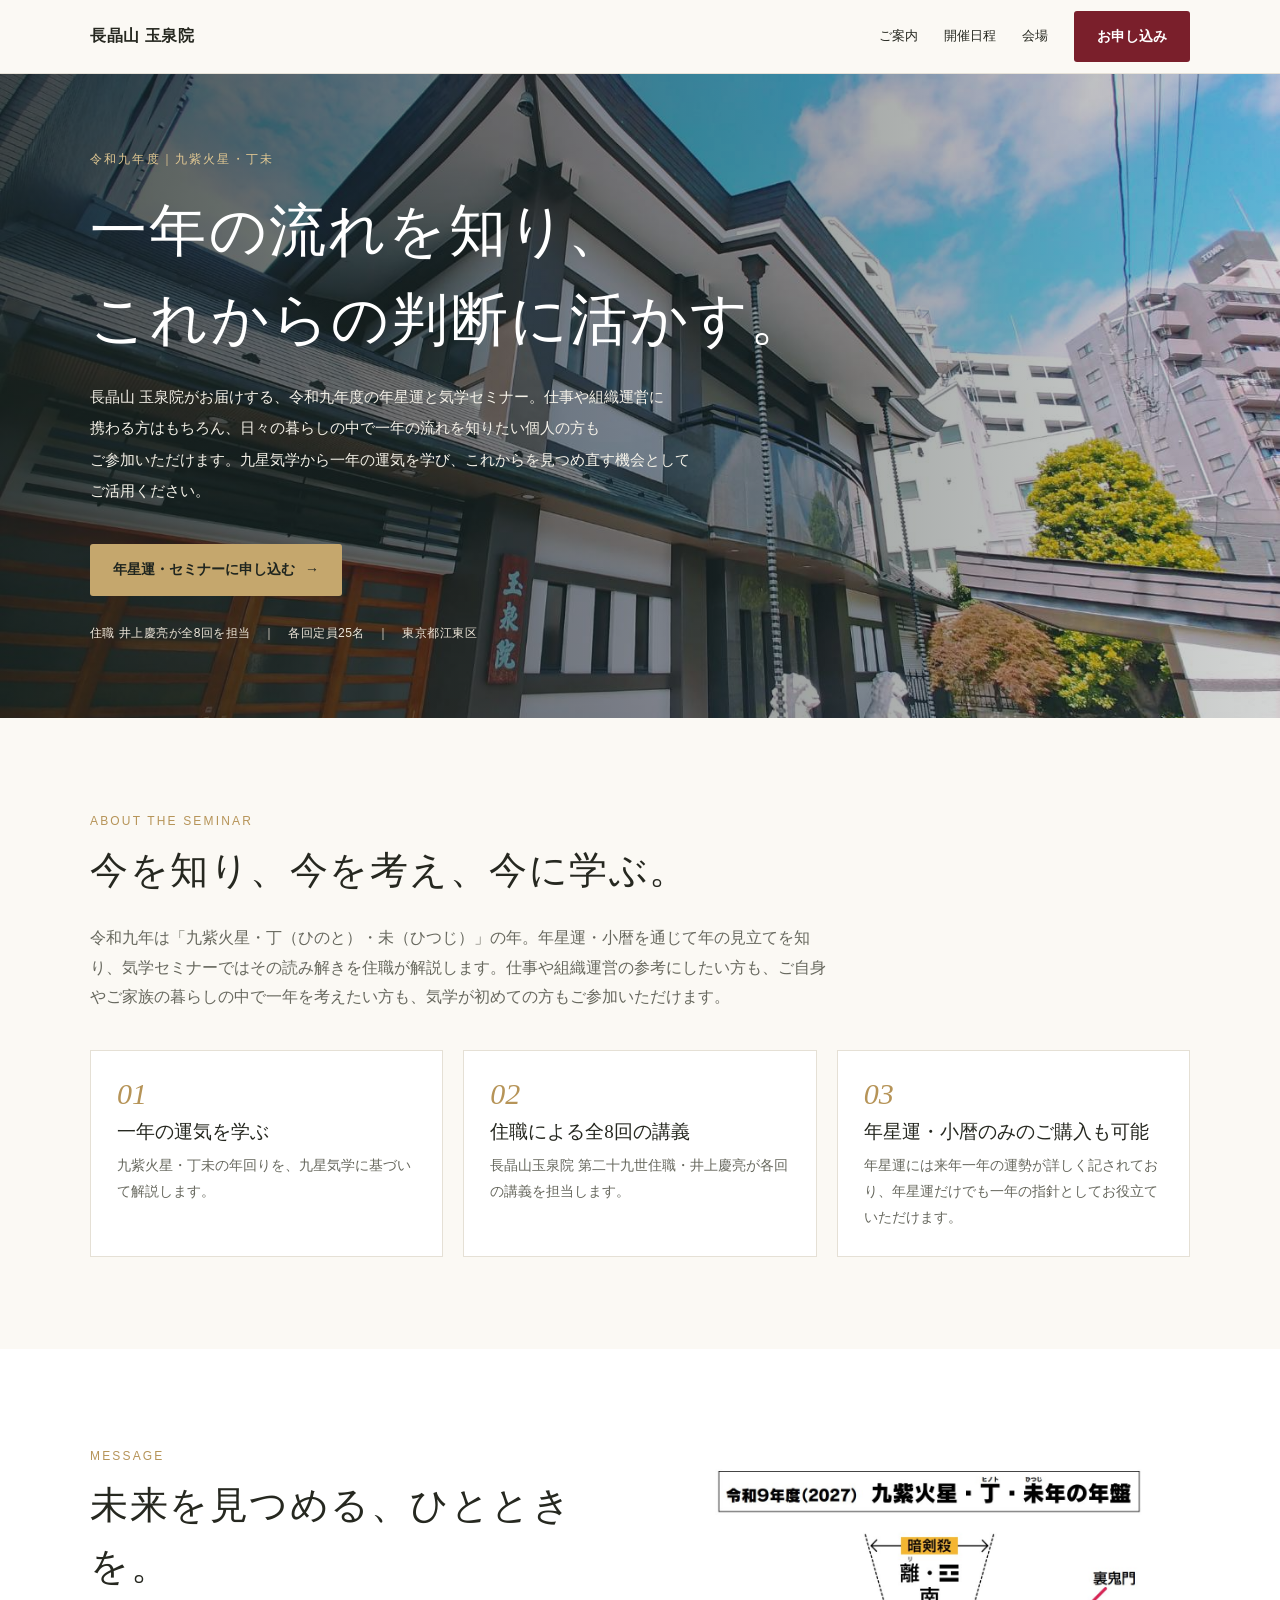
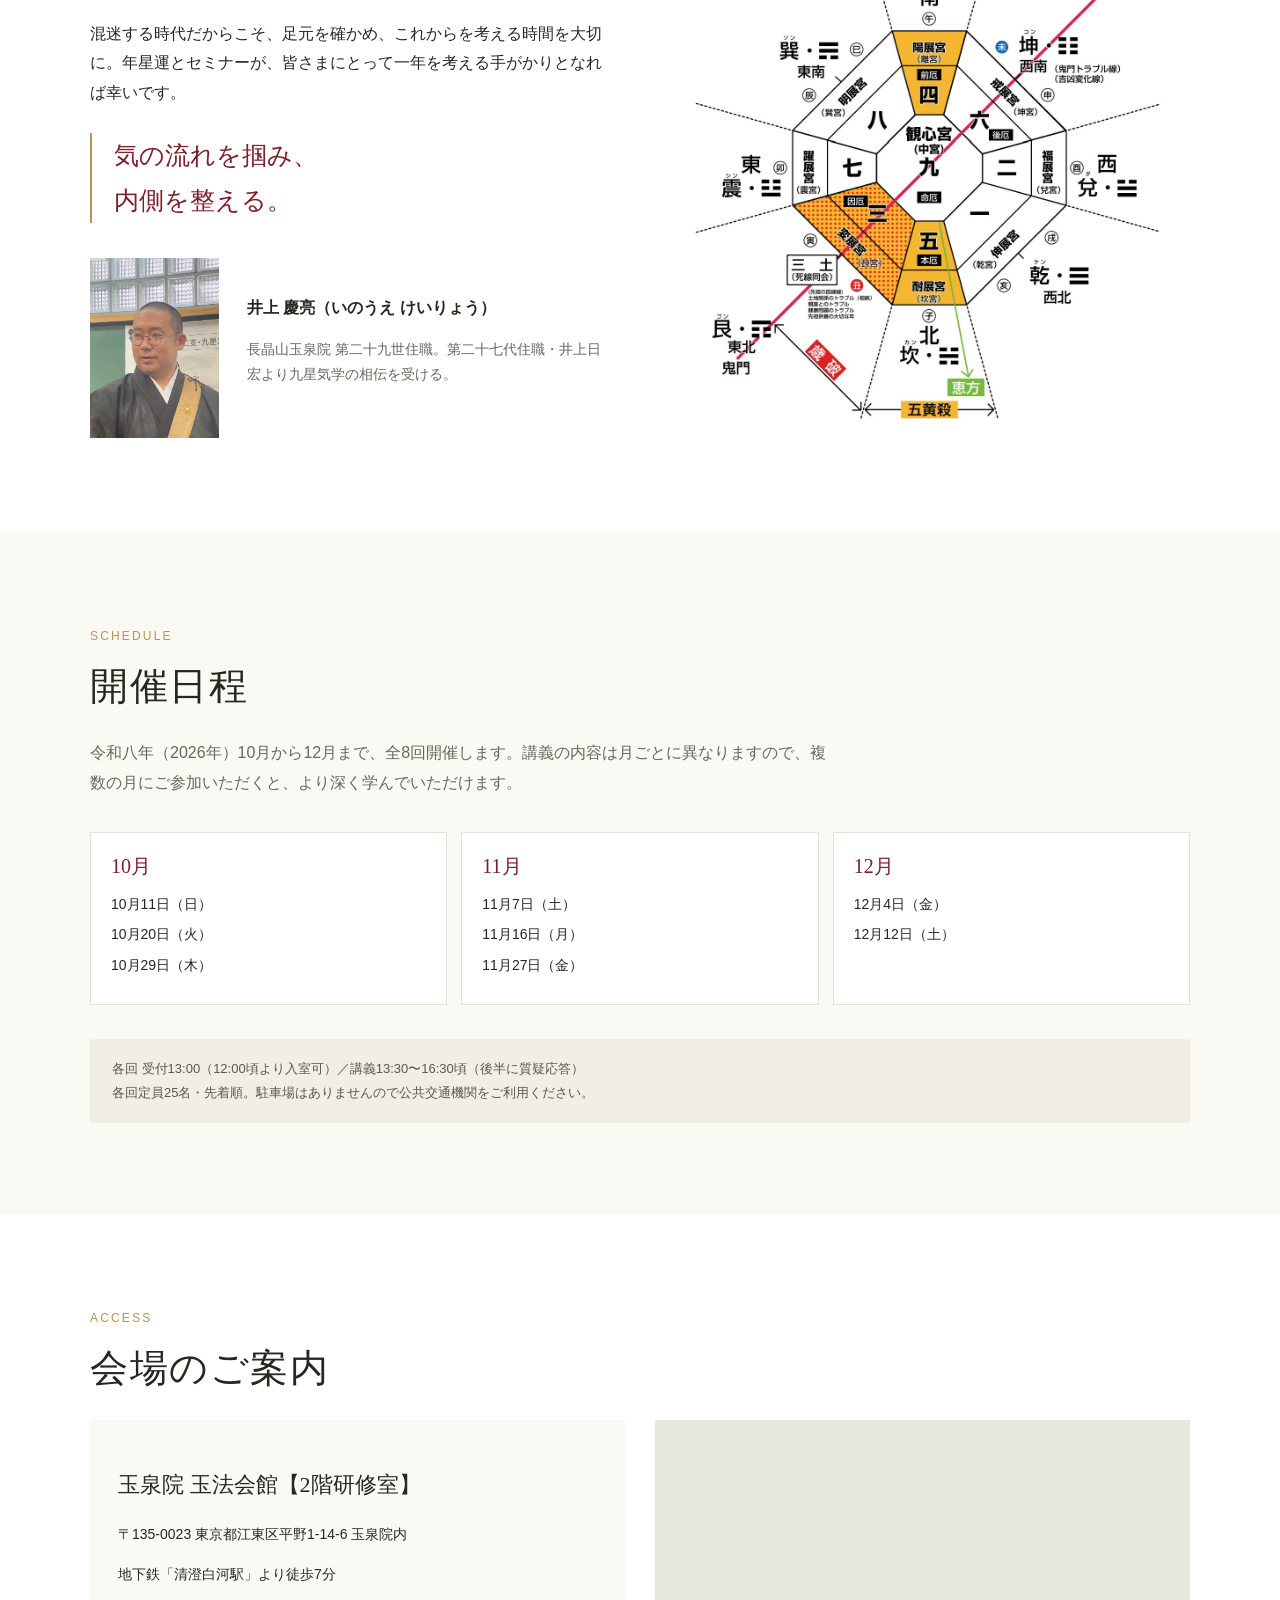
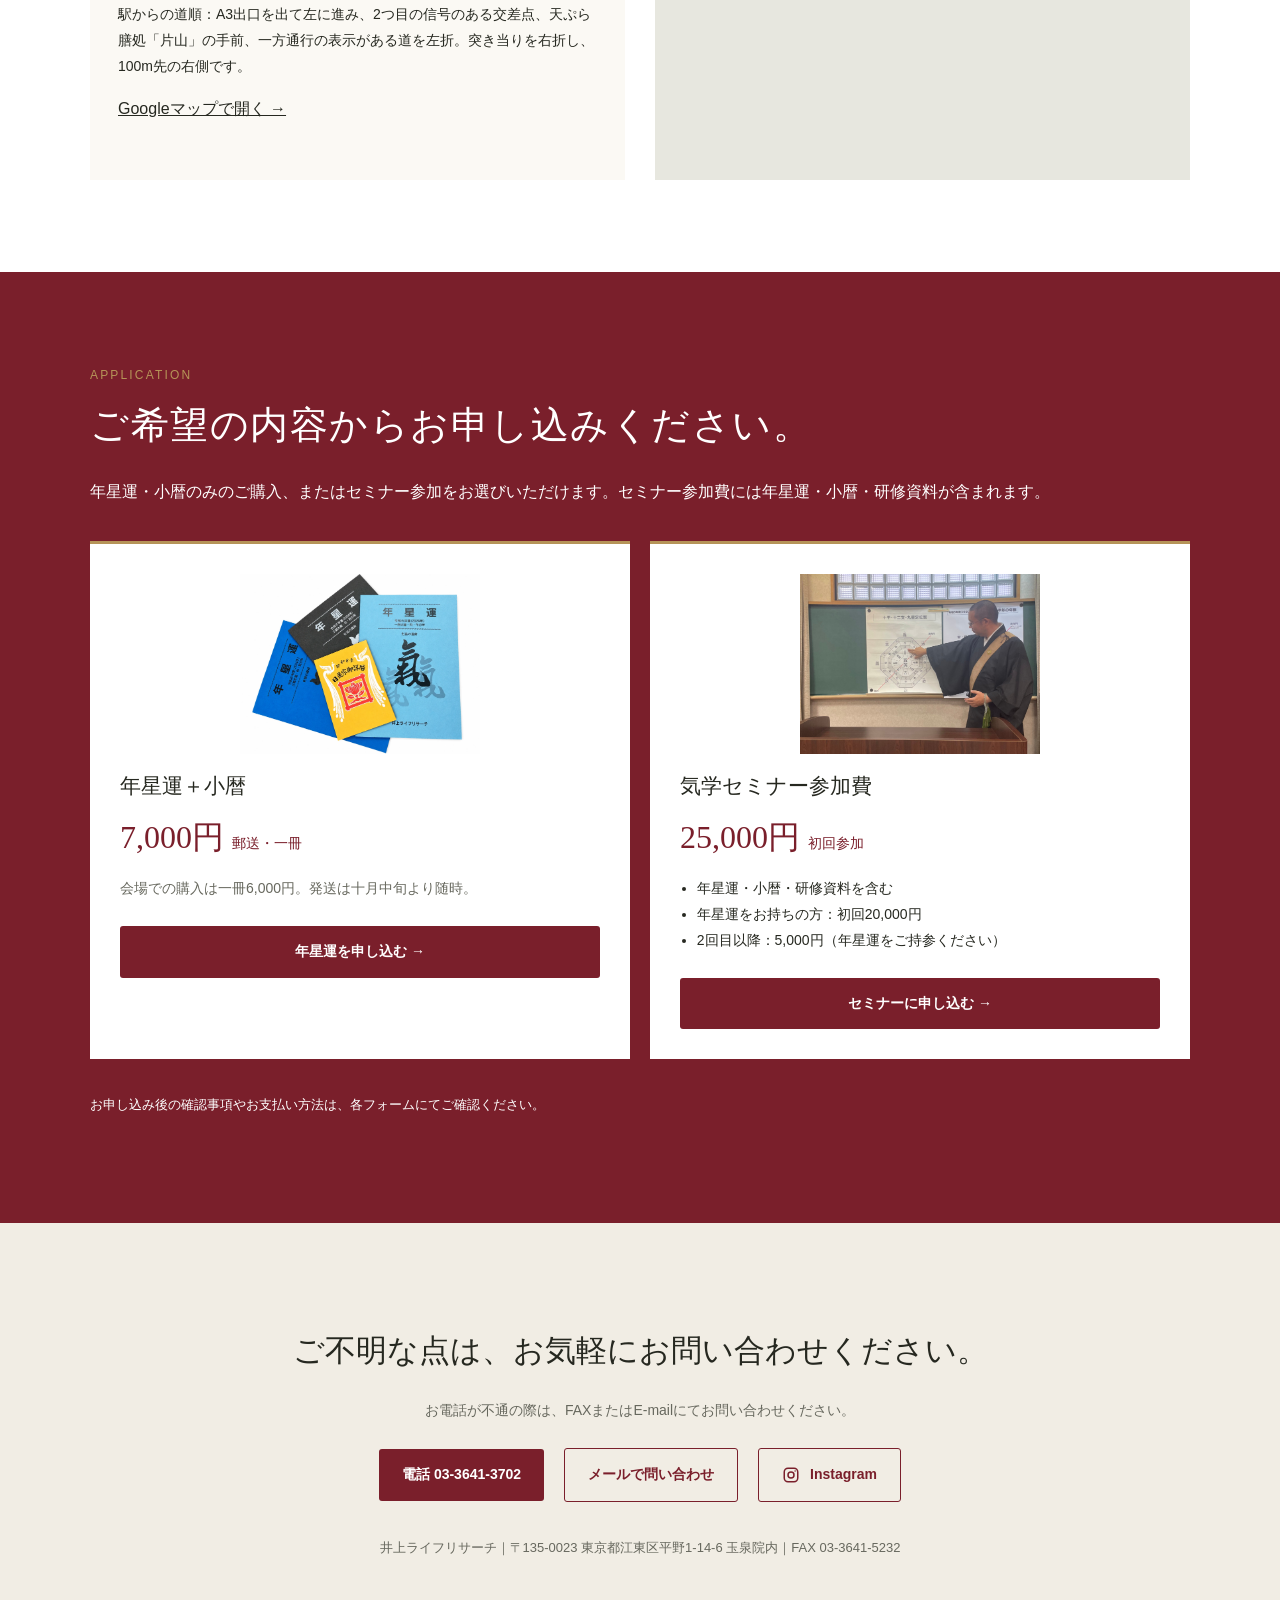
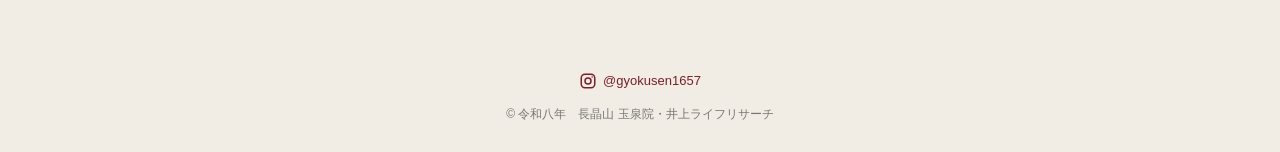
==== index.html @ d52b1c3a "お問い合わせ欄とフッターに Instagram へのリンクを追加 Co-Authored-By: Claude Opus 5.5 <noreply@anthropic.com>" ====
<!doctype html>
<html lang="ja">
<head>
<meta charset="utf-8"><meta name="viewport" content="width=device-width, initial-scale=1">
<meta name="description" content="長晶山 玉泉院の令和九年度 年星運・気学セミナー。年星運と小暦のご案内、開催日程、参加費、お申し込み方法をご紹介します。">
<title>令和九年度 年星運・気学セミナー｜長晶山 玉泉院</title>
<link rel="canonical" href="https://gyokuseninnichirenshu-maker.github.io/kyusei334/">
<meta property="og:type" content="website">
<meta property="og:url" content="https://gyokuseninnichirenshu-maker.github.io/kyusei334/">
<meta property="og:title" content="令和九年度 年星運・気学セミナー｜長晶山 玉泉院">
<meta property="og:description" content="長晶山 玉泉院の令和九年度 年星運・気学セミナー。年星運と小暦のご案内、開催日程、参加費、お申し込み方法をご紹介します。">
<meta property="og:image" content="https://gyokuseninnichirenshu-maker.github.io/kyusei334/assets/gyokusenin-front.jpg">
<meta property="og:locale" content="ja_JP">
<meta name="twitter:card" content="summary_large_image">
<style>
:root{--ink:#262820;--muted:#67685e;--paper:#fbf9f4;--white:#fff;--red:#7a1f2b;--gold:#b69458;--line:#e5e0d5;--serif:"Noto Serif JP","Yu Mincho",serif;--sans:"Noto Sans JP","Yu Gothic",sans-serif}*{box-sizing:border-box}html{scroll-behavior:smooth}body{margin:0;background:var(--paper);color:var(--ink);font-family:var(--sans);line-height:1.85}a{color:inherit}.wrap{width:min(1100px,calc(100% - 40px));margin:auto}.topbar{height:74px;background:#fbf9f4ed;display:flex;align-items:center;position:sticky;top:0;z-index:10;border-bottom:1px solid #e7e2d8}.nav{display:flex;align-items:center;justify-content:space-between;gap:24px}.brand{font:600 16px var(--serif);text-decoration:none;letter-spacing:.04em}.navlinks{display:flex;align-items:center;gap:26px;font-size:13px}.navlinks a{text-decoration:none}.btn{display:inline-flex;align-items:center;justify-content:center;gap:10px;background:var(--red);color:#fff!important;text-decoration:none;padding:13px 23px;border-radius:3px;font-weight:600;font-size:14px;transition:.2s}.btn:hover{background:#5c1720;transform:translateY(-1px)}.btn.outline{background:transparent;color:var(--red)!important;border:1px solid var(--red)}.hero{min-height:610px;background:linear-gradient(90deg,rgba(21,31,27,.76),rgba(21,31,27,.18)),url('assets/gyokusenin-front.jpg') center 48%/cover;display:flex;align-items:center;color:#fff}.hero-inner{padding:74px 0}.eyebrow{font-size:12px;letter-spacing:.18em;color:#e3c993}.hero h1{font:500 clamp(30px,5vw,57px)/1.55 var(--serif);letter-spacing:.04em;margin:17px 0;word-break:auto-phrase}.hero h1 span{display:inline-block}.hero p{max-width:610px;word-break:auto-phrase;color:#f5f2e9;font-size:15px;line-height:2.1}.hero .btn{margin-top:22px;background:#c5a76d;color:#1f251f!important}.trustline span{display:inline-block}.trustline{margin-top:26px;font-size:12px;color:#eee7da;letter-spacing:.04em}.section{padding:92px 0}.section.white{background:#fff}.section.green{background:var(--red);color:white}.kicker{color:var(--gold);font-size:12px;letter-spacing:.18em;text-transform:uppercase}.section h2{font:500 clamp(27px,3vw,38px)/1.6 var(--serif);margin:8px 0 22px;letter-spacing:.04em}.lead{font-size:16px;max-width:740px;color:var(--muted)}.grid{display:grid;grid-template-columns:repeat(3,1fr);gap:20px;margin-top:38px}.card{padding:26px;background:white;border:1px solid var(--line)}.card .num{font:italic 30px var(--serif);color:var(--gold)}.card h3{font:500 19px var(--serif);margin:8px 0}.card p{font-size:14px;color:var(--muted);margin:0}.split{display:grid;grid-template-columns:1fr 1fr;gap:56px;align-items:center}.split img{display:block;width:100%;height:420px;object-fit:cover}.split>img{width:auto;max-width:100%;height:auto;max-height:600px;margin:0 auto}.quote{font:500 25px/1.8 var(--serif);color:var(--red);border-left:2px solid var(--gold);padding-left:22px;margin:25px 0}.dates{display:grid;grid-template-columns:repeat(3,1fr);gap:14px;margin:34px 0}.datebox{border:1px solid var(--line);background:white;padding:20px}.datebox h3{font:500 20px var(--serif);margin:0 0 12px;color:var(--red)}.datebox p{margin:5px 0;font-size:14px}.note{background:#f2eee5;padding:18px 22px;font-size:13px;color:#57584f}.venue{display:grid;grid-template-columns:1fr 1fr;gap:30px}.venue-card{padding:28px;background:var(--paper)}.venue-card h3{font:500 22px var(--serif)}.venue-card p{font-size:14px}.map{min-height:360px;background:#e7e7df;color:#74766d;overflow:hidden}.map iframe{display:block;width:100%;height:100%;min-height:360px;border:0}.pricing{display:grid;grid-template-columns:1fr 1fr;gap:20px;margin:34px 0}.pricecard{background:white;color:var(--ink);padding:30px;border-top:3px solid var(--gold)}.pricecard-img{display:block;width:100%;max-width:240px;height:auto;margin:0 auto 18px}.pricecard-img.crop{aspect-ratio:4/3;object-fit:cover;object-position:center 58%}.pricecard h3{font:500 21px var(--serif);margin:4px 0}.price{font:500 32px var(--serif);color:var(--red);margin:16px 0}.price small{font:14px var(--sans)}.pricecard p{font-size:14px;color:var(--muted)}.pricecard .btn{width:100%;margin-top:10px}.pricecard ul{padding-left:1.2em;font-size:14px}.subprice{border-top:1px solid var(--line);padding-top:12px;margin-top:15px}.teacher{display:flex;gap:28px;align-items:center;margin-top:35px}.teacher img{width:150px;height:180px;object-fit:cover}.teacher p{font-size:14px;color:var(--muted)}.ctaend{text-align:center;padding:82px 20px;background:#f1ede4}.ctaend h2{font:500 31px var(--serif)}.ctaend p{color:var(--muted);font-size:14px}.ctaend .btn{margin:10px;vertical-align:middle}.contact{font-size:13px;color:var(--muted);margin-top:24px}footer{padding:27px 0;text-align:center;font-size:12px;color:#777;background:#f1ede4}.footer-ig{display:inline-flex;align-items:center;gap:6px;margin-bottom:10px;color:var(--red);text-decoration:none;font-size:13px}.footer-ig:hover{text-decoration:underline}.ig{flex:none}.sticky-cta{display:none}
@media(max-width:760px){.wrap{width:min(100% - 32px,600px)}.topbar{height:60px}.brand{font-size:13px}.navlinks{gap:12px}.navlinks>a:not(.btn){display:none}.navlinks .btn{padding:9px 12px;font-size:12px}.hero{min-height:650px;background-position:58% center}.hero-inner{padding:65px 0 105px}.hero p{font-size:14px}.section{padding:68px 0}.grid,.dates,.pricing,.split,.venue{grid-template-columns:1fr}.grid{gap:12px}.split{gap:26px}.split img{height:300px}.split>img{height:auto}.datebox{padding:16px 20px}.teacher{align-items:flex-start}.teacher img{width:110px;height:140px}.sticky-cta{display:flex;position:fixed;bottom:0;left:0;right:0;z-index:11;padding:10px 16px;background:#fbf9f4ed;border-top:1px solid var(--line)}.sticky-cta .btn{width:100%}.ctaend{padding:65px 16px 90px}}
</style>
</head>
<body>
<header class="topbar"><div class="wrap nav"><a class="brand" href="#top">長晶山 玉泉院</a><nav class="navlinks"><a href="#about">ご案内</a><a href="#schedule">開催日程</a><a href="#access">会場</a><a class="btn" href="#apply">お申し込み</a></nav></div></header>
<main id="top">
<section class="hero"><div class="wrap hero-inner"><div class="eyebrow">令和九年度｜九紫火星・丁未</div><h1><span>一年の流れを知り、</span><br><span>これからの判断に活かす。</span></h1><p>長晶山 玉泉院がお届けする、令和九年度の年星運と気学セミナー。仕事や組織運営に携わる方はもちろん、日々の暮らしの中で一年の流れを知りたい個人の方もご参加いただけます。九星気学から一年の運気を学び、これからを見つめ直す機会としてご活用ください。</p><a class="btn" href="#apply">年星運・セミナーに申し込む <span>→</span></a><div class="trustline"><span>住職 井上慶亮が全8回を担当</span>　｜　<span>各回定員25名</span>　｜　<span>東京都江東区</span></div></div></section>
<section class="section" id="about"><div class="wrap"><div class="kicker">About the seminar</div><h2>今を知り、今を考え、今に学ぶ。</h2><p class="lead">令和九年は「九紫火星・丁（ひのと）・未（ひつじ）」の年。年星運・小暦を通じて年の見立てを知り、気学セミナーではその読み解きを住職が解説します。仕事や組織運営の参考にしたい方も、ご自身やご家族の暮らしの中で一年を考えたい方も、気学が初めての方もご参加いただけます。</p><div class="grid"><article class="card"><div class="num">01</div><h3>一年の運気を学ぶ</h3><p>九紫火星・丁未の年回りを、九星気学に基づいて解説します。</p></article><article class="card"><div class="num">02</div><h3>住職による全8回の講義</h3><p>長晶山玉泉院 第二十九世住職・井上慶亮が各回の講義を担当します。</p></article><article class="card"><div class="num">03</div><h3>年星運・小暦のみのご購入も可能</h3><p>年星運には来年一年の運勢が詳しく記されており、年星運だけでも一年の指針としてお役立ていただけます。</p></article></div></div></section>
<section class="section white"><div class="wrap split"><div><div class="kicker">Message</div><h2>未来を見つめる、ひとときを。</h2><p>混迷する時代だからこそ、足元を確かめ、これからを考える時間を大切に。年星運とセミナーが、皆さまにとって一年を考える手がかりとなれば幸いです。</p><div class="quote">気の流れを掴み、<br>内側を整える。</div><div class="teacher"><img src="assets/jushoku.jpg" alt="住職 井上慶亮"><div><strong>井上 慶亮（いのうえ けいりょう）</strong><p>長晶山玉泉院 第二十九世住職。第二十七代住職・井上日宏より九星気学の相伝を受ける。</p></div></div></div><img src="assets/nenban2027.jpg" alt="令和九年度の年盤"></div></section>
<section class="section" id="schedule"><div class="wrap"><div class="kicker">Schedule</div><h2>開催日程</h2><p class="lead">令和八年（2026年）10月から12月まで、全8回開催します。講義の内容は月ごとに異なりますので、複数の月にご参加いただくと、より深く学んでいただけます。</p><div class="dates"><div class="datebox"><h3>10月</h3><p>10月11日（日）</p><p>10月20日（火）</p><p>10月29日（木）</p></div><div class="datebox"><h3>11月</h3><p>11月7日（土）</p><p>11月16日（月）</p><p>11月27日（金）</p></div><div class="datebox"><h3>12月</h3><p>12月4日（金）</p><p>12月12日（土）</p></div></div><div class="note">各回 受付13:00（12:00頃より入室可）／講義13:30〜16:30頃（後半に質疑応答）<br>各回定員25名・先着順。駐車場はありませんので公共交通機関をご利用ください。</div></div></section>
<section class="section white" id="access"><div class="wrap"><div class="kicker">Access</div><h2>会場のご案内</h2><div class="venue"><div class="venue-card"><h3>玉泉院 玉法会館【2階研修室】</h3><p>〒135-0023 東京都江東区平野1-14-6 玉泉院内</p><p>地下鉄「清澄白河駅」より徒歩7分</p><p>駅からの道順：A3出口を出て左に進み、2つ目の信号のある交差点、天ぷら膳処「片山」の手前、一方通行の表示がある道を左折。突き当りを右折し、100m先の右側です。</p><a href="https://www.google.com/maps/search/?api=1&query=%E6%9D%B1%E4%BA%AC%E9%83%BD%E6%B1%9F%E6%9D%B1%E5%8C%BA%E5%B9%B3%E9%87%8E1-14-6%20%E7%8E%89%E6%B3%89%E9%99%A2" target="_blank" rel="noopener">Googleマップで開く →</a></div><div class="map"><iframe title="長晶山 玉泉院のGoogleマップ" src="https://maps.google.com/maps?q=%E9%95%B7%E6%99%B6%E5%B1%B1%20%E7%8E%89%E6%B3%89%E9%99%A2%20%E6%9D%B1%E4%BA%AC%E9%83%BD%E6%B1%9F%E6%9D%B1%E5%8C%BA%E5%B9%B3%E9%87%8E1-14-6&t=&z=16&ie=UTF8&iwloc=&output=embed" loading="lazy" referrerpolicy="no-referrer-when-downgrade" allowfullscreen></iframe></div></div></div></section>
<section class="section green" id="apply"><div class="wrap"><div class="kicker">Application</div><h2>ご希望の内容からお申し込みください。</h2><p>年星運・小暦のみのご購入、またはセミナー参加をお選びいただけます。セミナー参加費には年星運・小暦・研修資料が含まれます。</p><div class="pricing"><article class="pricecard"><img class="pricecard-img" src="assets/nenseiun-koyomi.webp" alt="年星運と小暦（日蓮宗御詳暦）" loading="lazy"><h3>年星運＋小暦</h3><div class="price">7,000円 <small>郵送・一冊</small></div><p>会場での購入は一冊6,000円。発送は十月中旬より随時。</p><a class="btn" href="https://forms.gle/6NFmsHAsHeCXVW899" target="_blank" rel="noopener">年星運を申し込む →</a></article><article class="pricecard"><img class="pricecard-img crop" src="assets/seminar.jpg" alt="気学セミナーで年盤を解説する住職 井上慶亮" loading="lazy"><h3>気学セミナー参加費</h3><div class="price">25,000円 <small>初回参加</small></div><ul><li>年星運・小暦・研修資料を含む</li><li>年星運をお持ちの方：初回20,000円</li><li>2回目以降：5,000円（年星運をご持参ください）</li></ul><a class="btn" href="https://forms.gle/kEQXgV5o635DG3sF6" target="_blank" rel="noopener">セミナーに申し込む →</a></article></div><p style="font-size:13px">お申し込み後の確認事項やお支払い方法は、各フォームにてご確認ください。</p></div></section>
<section class="ctaend"><h2>ご不明な点は、お気軽にお問い合わせください。</h2><p>お電話が不通の際は、FAXまたはE-mailにてお問い合わせください。</p><a class="btn" href="tel:0336413702">電話 03-3641-3702</a><a class="btn outline" href="mailto:kyusei334@gmail.com">メールで問い合わせ</a><a class="btn outline" href="https://www.instagram.com/gyokusen1657/" target="_blank" rel="noopener"><svg class="ig" viewBox="0 0 24 24" width="18" height="18" aria-hidden="true" fill="none" stroke="currentColor" stroke-width="2"><rect x="3" y="3" width="18" height="18" rx="5"/><circle cx="12" cy="12" r="4"/><circle cx="17.5" cy="6.5" r="1" fill="currentColor" stroke="none"/></svg>Instagram</a><div class="contact">井上ライフリサーチ｜〒135-0023 東京都江東区平野1-14-6 玉泉院内｜FAX 03-3641-5232</div></section>
</main><footer><a class="footer-ig" href="https://www.instagram.com/gyokusen1657/" target="_blank" rel="noopener" aria-label="長晶山 玉泉院のInstagram"><svg class="ig" viewBox="0 0 24 24" width="18" height="18" aria-hidden="true" fill="none" stroke="currentColor" stroke-width="2"><rect x="3" y="3" width="18" height="18" rx="5"/><circle cx="12" cy="12" r="4"/><circle cx="17.5" cy="6.5" r="1" fill="currentColor" stroke="none"/></svg><span>@gyokusen1657</span></a><div>© 令和八年　長晶山 玉泉院・井上ライフリサーチ</div></footer><div class="sticky-cta"><a class="btn" href="#apply">年星運・セミナーに申し込む　→</a></div>
</body></html>
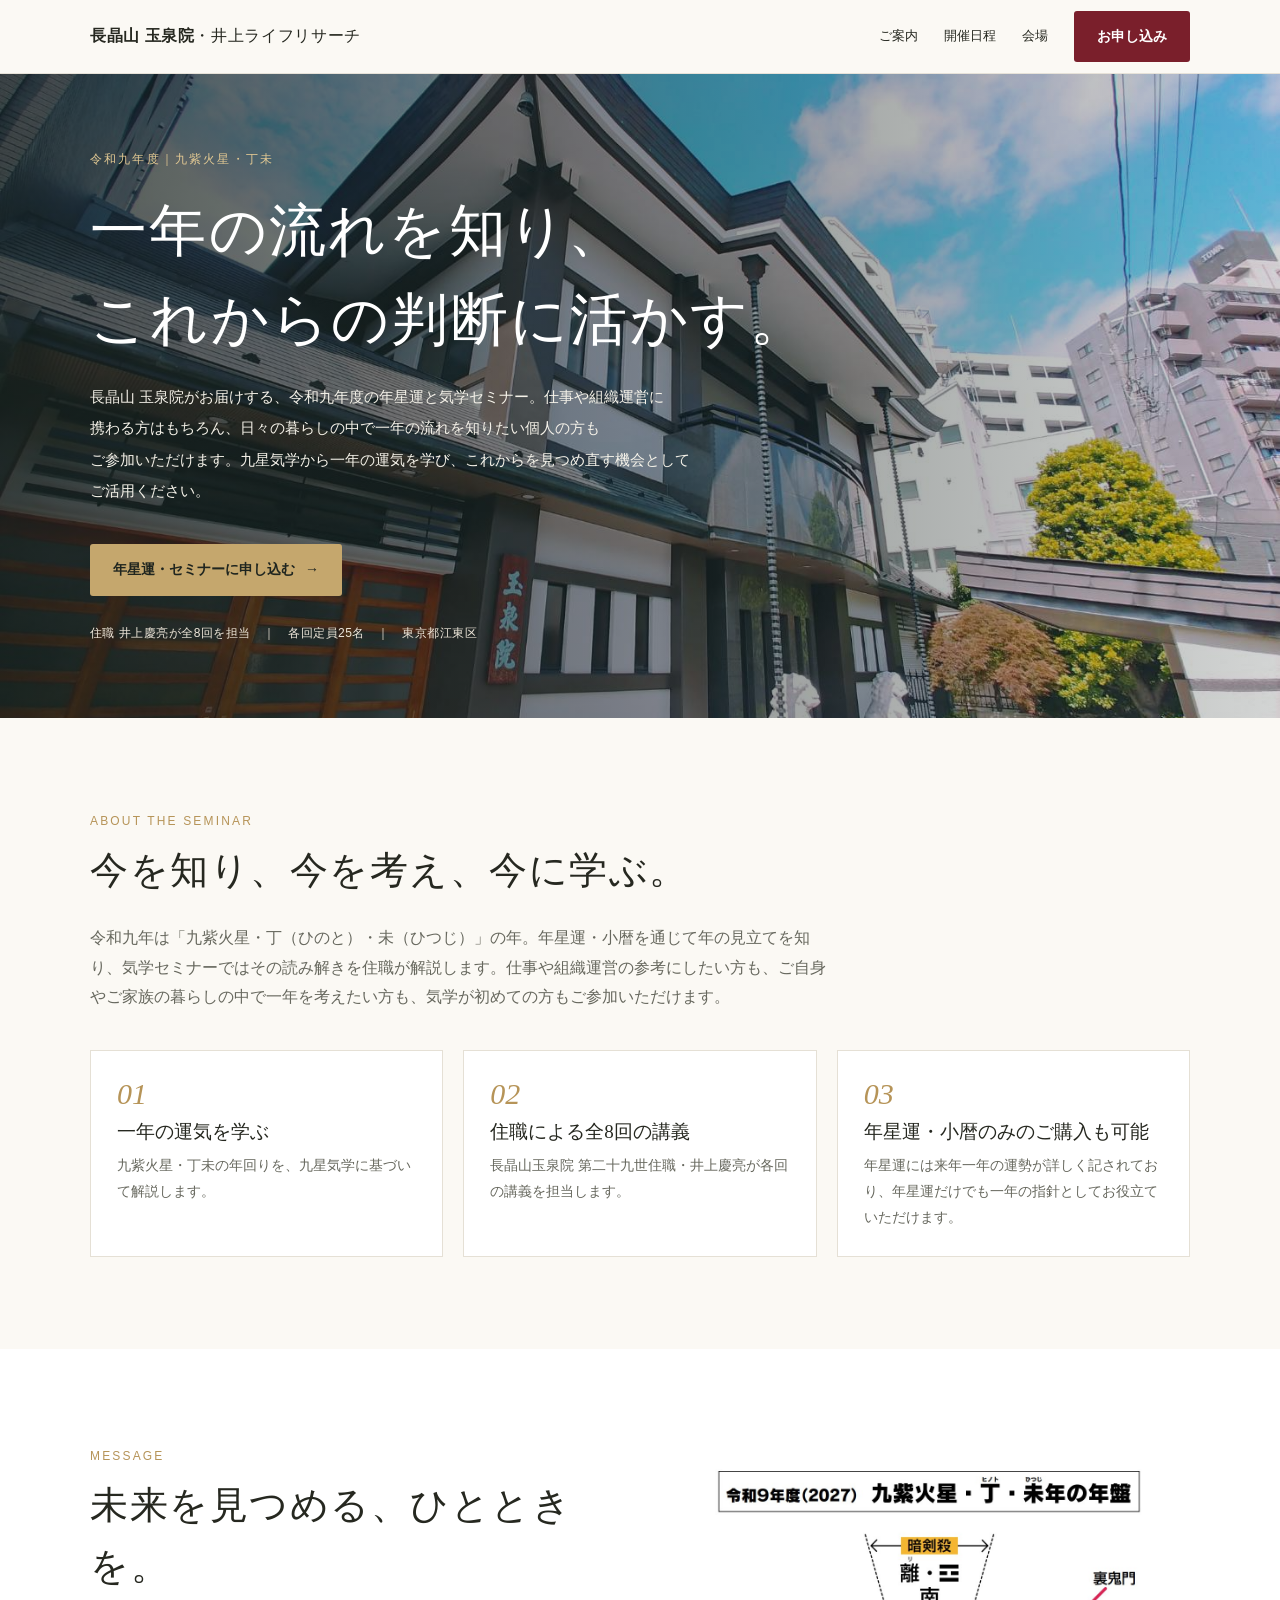
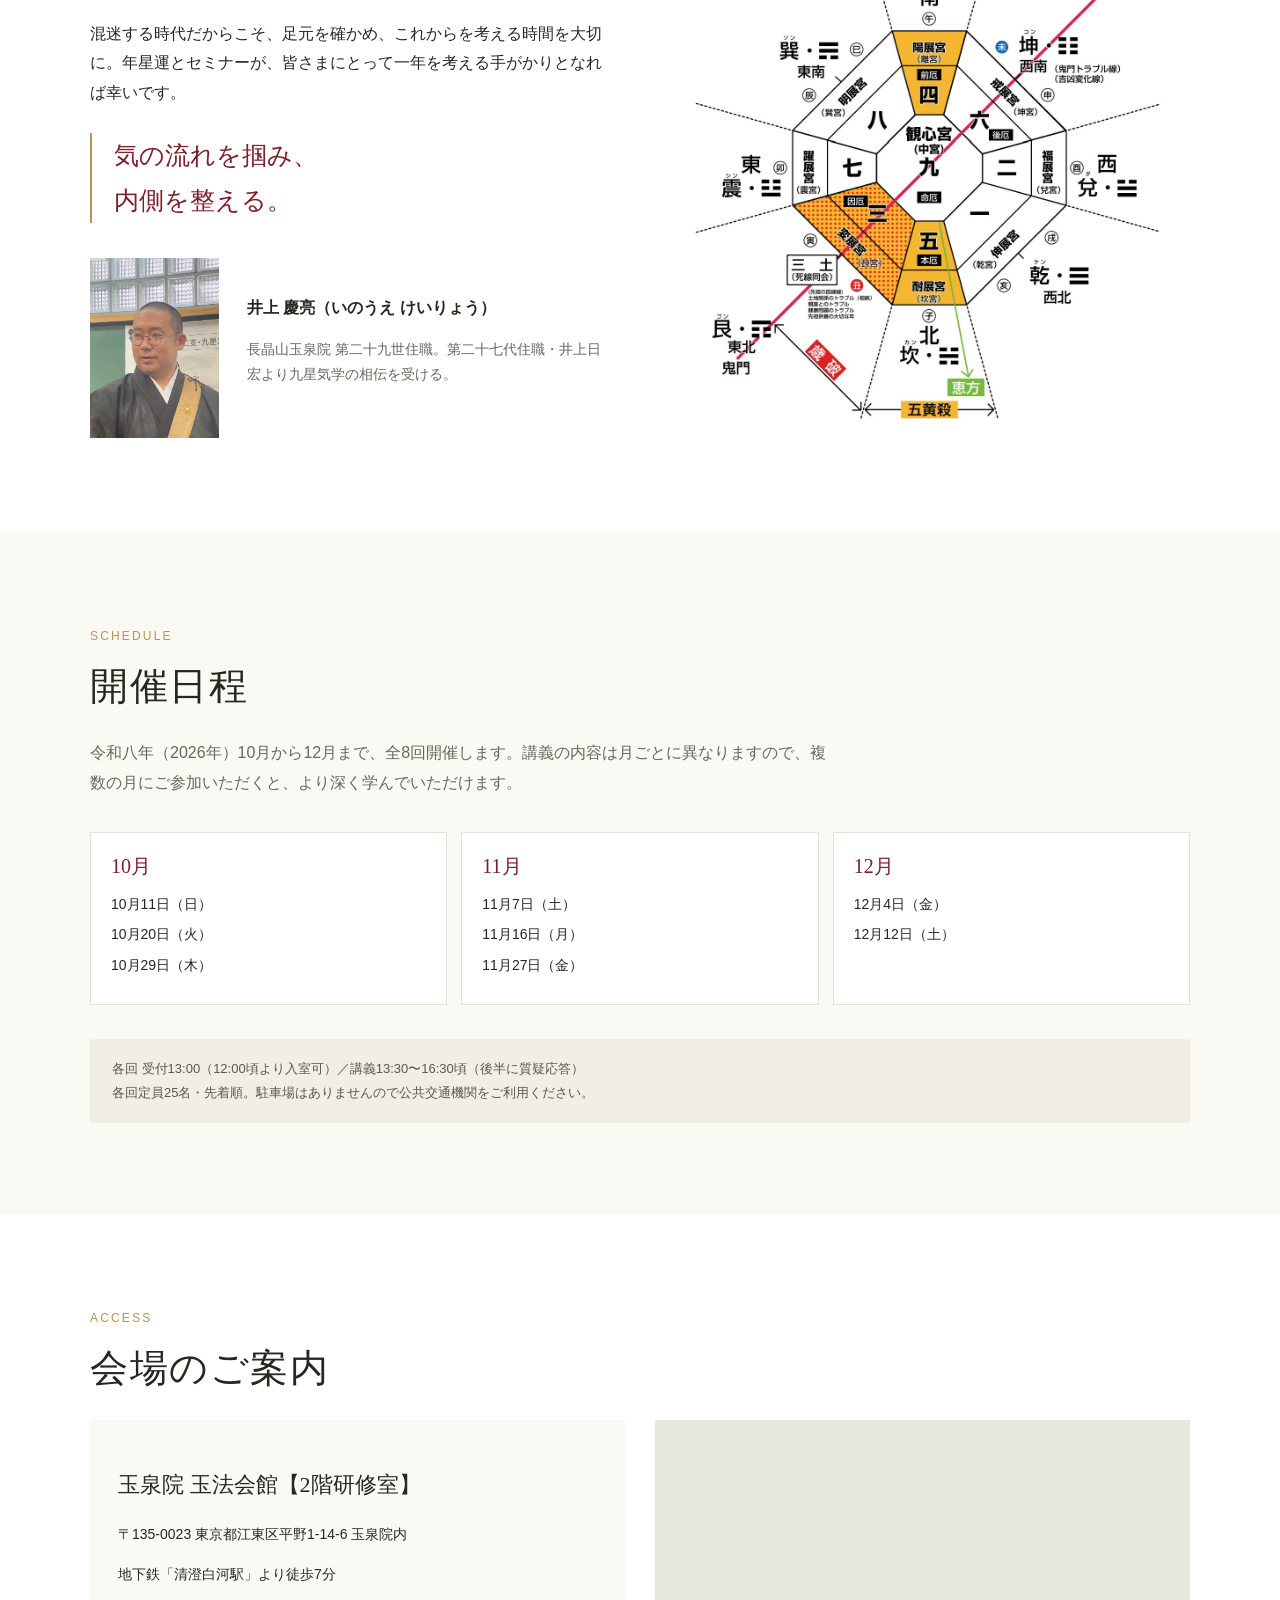
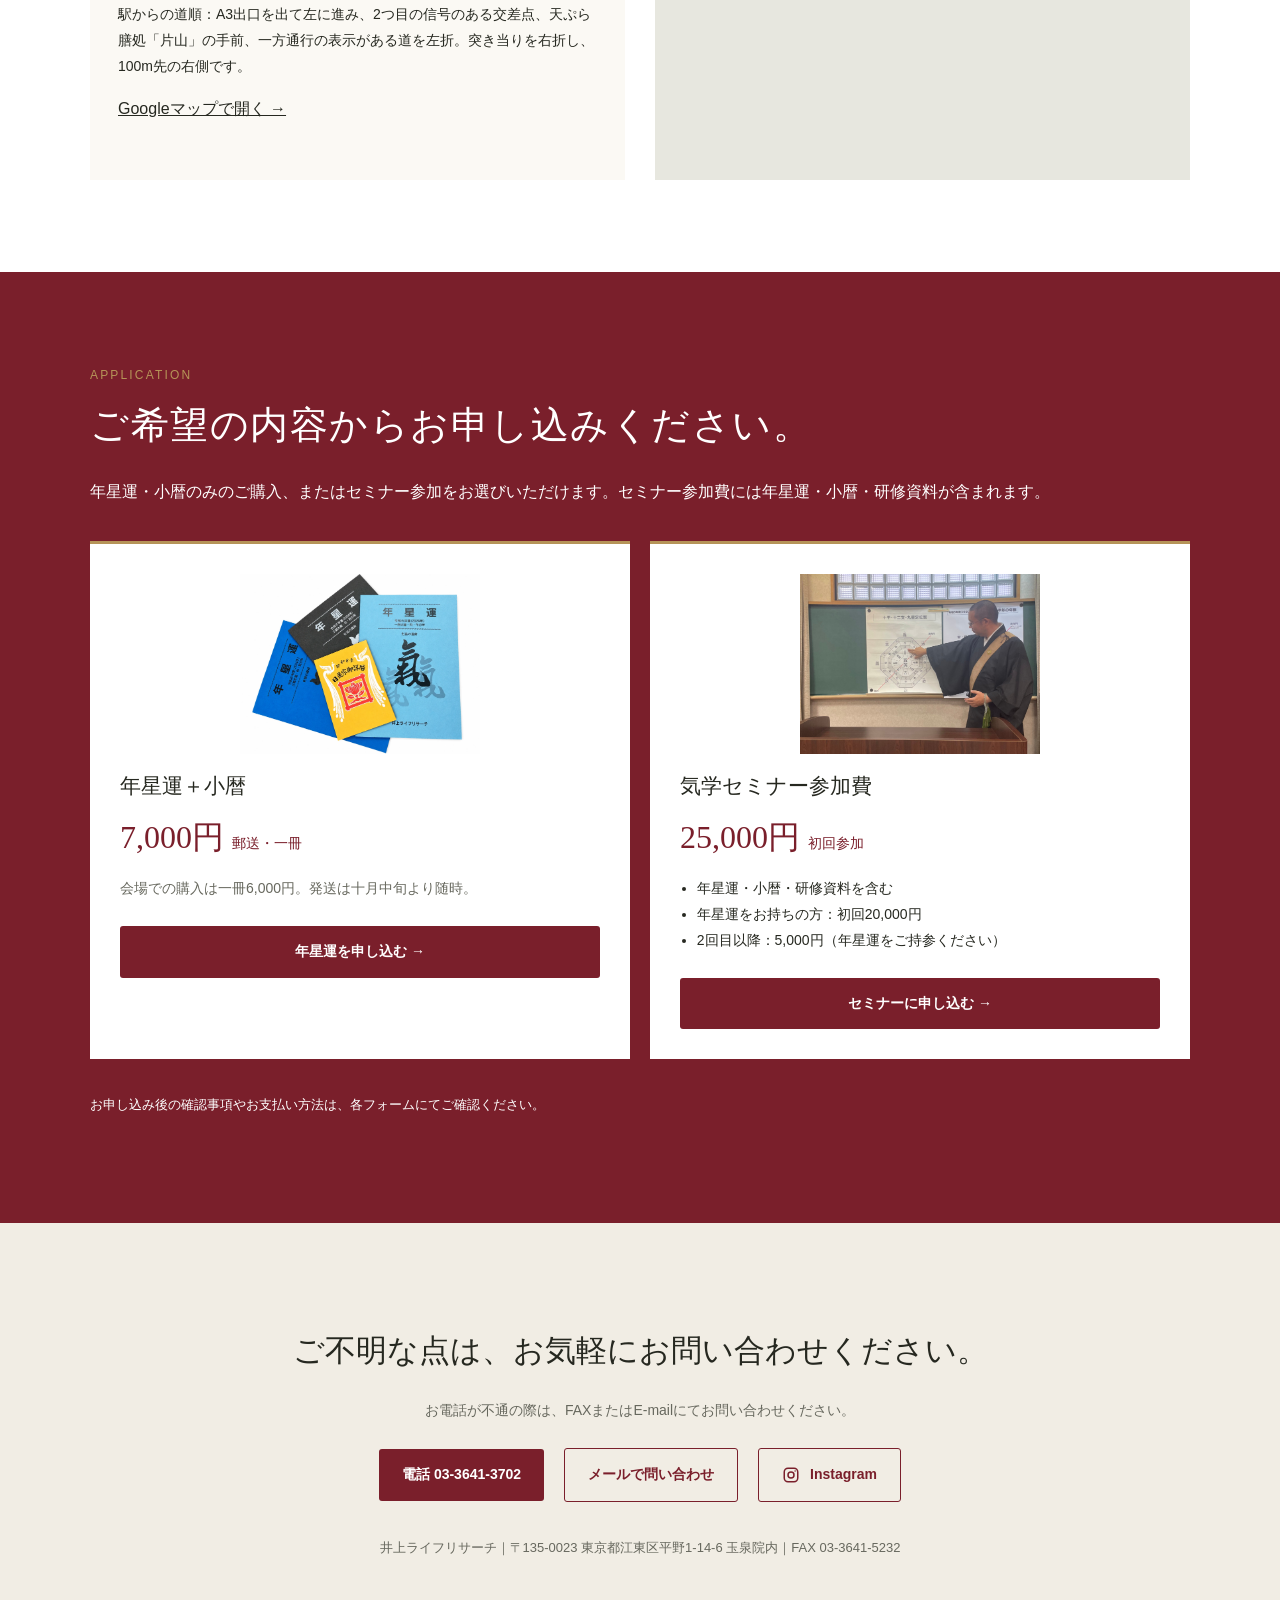
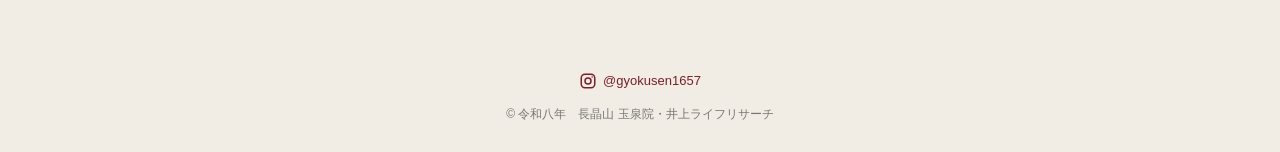
==== commit ee62b698: "上部バナーの「長晶山 玉泉院」の横に「井上ライフリサーチ」を追加 Co-Authored-By: Claude Opus 5.5 <noreply@anthropic.com>" ====
--- a/index.html
+++ b/index.html
@@ -13,12 +13,12 @@
 <meta property="og:locale" content="ja_JP">
 <meta name="twitter:card" content="summary_large_image">
 <style>
-:root{--ink:#262820;--muted:#67685e;--paper:#fbf9f4;--white:#fff;--red:#7a1f2b;--gold:#b69458;--line:#e5e0d5;--serif:"Noto Serif JP","Yu Mincho",serif;--sans:"Noto Sans JP","Yu Gothic",sans-serif}*{box-sizing:border-box}html{scroll-behavior:smooth}body{margin:0;background:var(--paper);color:var(--ink);font-family:var(--sans);line-height:1.85}a{color:inherit}.wrap{width:min(1100px,calc(100% - 40px));margin:auto}.topbar{height:74px;background:#fbf9f4ed;display:flex;align-items:center;position:sticky;top:0;z-index:10;border-bottom:1px solid #e7e2d8}.nav{display:flex;align-items:center;justify-content:space-between;gap:24px}.brand{font:600 16px var(--serif);text-decoration:none;letter-spacing:.04em}.navlinks{display:flex;align-items:center;gap:26px;font-size:13px}.navlinks a{text-decoration:none}.btn{display:inline-flex;align-items:center;justify-content:center;gap:10px;background:var(--red);color:#fff!important;text-decoration:none;padding:13px 23px;border-radius:3px;font-weight:600;font-size:14px;transition:.2s}.btn:hover{background:#5c1720;transform:translateY(-1px)}.btn.outline{background:transparent;color:var(--red)!important;border:1px solid var(--red)}.hero{min-height:610px;background:linear-gradient(90deg,rgba(21,31,27,.76),rgba(21,31,27,.18)),url('assets/gyokusenin-front.jpg') center 48%/cover;display:flex;align-items:center;color:#fff}.hero-inner{padding:74px 0}.eyebrow{font-size:12px;letter-spacing:.18em;color:#e3c993}.hero h1{font:500 clamp(30px,5vw,57px)/1.55 var(--serif);letter-spacing:.04em;margin:17px 0;word-break:auto-phrase}.hero h1 span{display:inline-block}.hero p{max-width:610px;word-break:auto-phrase;color:#f5f2e9;font-size:15px;line-height:2.1}.hero .btn{margin-top:22px;background:#c5a76d;color:#1f251f!important}.trustline span{display:inline-block}.trustline{margin-top:26px;font-size:12px;color:#eee7da;letter-spacing:.04em}.section{padding:92px 0}.section.white{background:#fff}.section.green{background:var(--red);color:white}.kicker{color:var(--gold);font-size:12px;letter-spacing:.18em;text-transform:uppercase}.section h2{font:500 clamp(27px,3vw,38px)/1.6 var(--serif);margin:8px 0 22px;letter-spacing:.04em}.lead{font-size:16px;max-width:740px;color:var(--muted)}.grid{display:grid;grid-template-columns:repeat(3,1fr);gap:20px;margin-top:38px}.card{padding:26px;background:white;border:1px solid var(--line)}.card .num{font:italic 30px var(--serif);color:var(--gold)}.card h3{font:500 19px var(--serif);margin:8px 0}.card p{font-size:14px;color:var(--muted);margin:0}.split{display:grid;grid-template-columns:1fr 1fr;gap:56px;align-items:center}.split img{display:block;width:100%;height:420px;object-fit:cover}.split>img{width:auto;max-width:100%;height:auto;max-height:600px;margin:0 auto}.quote{font:500 25px/1.8 var(--serif);color:var(--red);border-left:2px solid var(--gold);padding-left:22px;margin:25px 0}.dates{display:grid;grid-template-columns:repeat(3,1fr);gap:14px;margin:34px 0}.datebox{border:1px solid var(--line);background:white;padding:20px}.datebox h3{font:500 20px var(--serif);margin:0 0 12px;color:var(--red)}.datebox p{margin:5px 0;font-size:14px}.note{background:#f2eee5;padding:18px 22px;font-size:13px;color:#57584f}.venue{display:grid;grid-template-columns:1fr 1fr;gap:30px}.venue-card{padding:28px;background:var(--paper)}.venue-card h3{font:500 22px var(--serif)}.venue-card p{font-size:14px}.map{min-height:360px;background:#e7e7df;color:#74766d;overflow:hidden}.map iframe{display:block;width:100%;height:100%;min-height:360px;border:0}.pricing{display:grid;grid-template-columns:1fr 1fr;gap:20px;margin:34px 0}.pricecard{background:white;color:var(--ink);padding:30px;border-top:3px solid var(--gold)}.pricecard-img{display:block;width:100%;max-width:240px;height:auto;margin:0 auto 18px}.pricecard-img.crop{aspect-ratio:4/3;object-fit:cover;object-position:center 58%}.pricecard h3{font:500 21px var(--serif);margin:4px 0}.price{font:500 32px var(--serif);color:var(--red);margin:16px 0}.price small{font:14px var(--sans)}.pricecard p{font-size:14px;color:var(--muted)}.pricecard .btn{width:100%;margin-top:10px}.pricecard ul{padding-left:1.2em;font-size:14px}.subprice{border-top:1px solid var(--line);padding-top:12px;margin-top:15px}.teacher{display:flex;gap:28px;align-items:center;margin-top:35px}.teacher img{width:150px;height:180px;object-fit:cover}.teacher p{font-size:14px;color:var(--muted)}.ctaend{text-align:center;padding:82px 20px;background:#f1ede4}.ctaend h2{font:500 31px var(--serif)}.ctaend p{color:var(--muted);font-size:14px}.ctaend .btn{margin:10px;vertical-align:middle}.contact{font-size:13px;color:var(--muted);margin-top:24px}footer{padding:27px 0;text-align:center;font-size:12px;color:#777;background:#f1ede4}.footer-ig{display:inline-flex;align-items:center;gap:6px;margin-bottom:10px;color:var(--red);text-decoration:none;font-size:13px}.footer-ig:hover{text-decoration:underline}.ig{flex:none}.sticky-cta{display:none}
+:root{--ink:#262820;--muted:#67685e;--paper:#fbf9f4;--white:#fff;--red:#7a1f2b;--gold:#b69458;--line:#e5e0d5;--serif:"Noto Serif JP","Yu Mincho",serif;--sans:"Noto Sans JP","Yu Gothic",sans-serif}*{box-sizing:border-box}html{scroll-behavior:smooth}body{margin:0;background:var(--paper);color:var(--ink);font-family:var(--sans);line-height:1.85}a{color:inherit}.wrap{width:min(1100px,calc(100% - 40px));margin:auto}.topbar{height:74px;background:#fbf9f4ed;display:flex;align-items:center;position:sticky;top:0;z-index:10;border-bottom:1px solid #e7e2d8}.nav{display:flex;align-items:center;justify-content:space-between;gap:24px}.brand{font:600 16px var(--serif);text-decoration:none;letter-spacing:.04em;white-space:nowrap}.brand-sub{font-weight:500}.navlinks{display:flex;align-items:center;gap:26px;font-size:13px}.navlinks a{text-decoration:none}.btn{display:inline-flex;align-items:center;justify-content:center;gap:10px;background:var(--red);color:#fff!important;text-decoration:none;padding:13px 23px;border-radius:3px;font-weight:600;font-size:14px;transition:.2s}.btn:hover{background:#5c1720;transform:translateY(-1px)}.btn.outline{background:transparent;color:var(--red)!important;border:1px solid var(--red)}.hero{min-height:610px;background:linear-gradient(90deg,rgba(21,31,27,.76),rgba(21,31,27,.18)),url('assets/gyokusenin-front.jpg') center 48%/cover;display:flex;align-items:center;color:#fff}.hero-inner{padding:74px 0}.eyebrow{font-size:12px;letter-spacing:.18em;color:#e3c993}.hero h1{font:500 clamp(30px,5vw,57px)/1.55 var(--serif);letter-spacing:.04em;margin:17px 0;word-break:auto-phrase}.hero h1 span{display:inline-block}.hero p{max-width:610px;word-break:auto-phrase;color:#f5f2e9;font-size:15px;line-height:2.1}.hero .btn{margin-top:22px;background:#c5a76d;color:#1f251f!important}.trustline span{display:inline-block}.trustline{margin-top:26px;font-size:12px;color:#eee7da;letter-spacing:.04em}.section{padding:92px 0}.section.white{background:#fff}.section.green{background:var(--red);color:white}.kicker{color:var(--gold);font-size:12px;letter-spacing:.18em;text-transform:uppercase}.section h2{font:500 clamp(27px,3vw,38px)/1.6 var(--serif);margin:8px 0 22px;letter-spacing:.04em}.lead{font-size:16px;max-width:740px;color:var(--muted)}.grid{display:grid;grid-template-columns:repeat(3,1fr);gap:20px;margin-top:38px}.card{padding:26px;background:white;border:1px solid var(--line)}.card .num{font:italic 30px var(--serif);color:var(--gold)}.card h3{font:500 19px var(--serif);margin:8px 0}.card p{font-size:14px;color:var(--muted);margin:0}.split{display:grid;grid-template-columns:1fr 1fr;gap:56px;align-items:center}.split img{display:block;width:100%;height:420px;object-fit:cover}.split>img{width:auto;max-width:100%;height:auto;max-height:600px;margin:0 auto}.quote{font:500 25px/1.8 var(--serif);color:var(--red);border-left:2px solid var(--gold);padding-left:22px;margin:25px 0}.dates{display:grid;grid-template-columns:repeat(3,1fr);gap:14px;margin:34px 0}.datebox{border:1px solid var(--line);background:white;padding:20px}.datebox h3{font:500 20px var(--serif);margin:0 0 12px;color:var(--red)}.datebox p{margin:5px 0;font-size:14px}.note{background:#f2eee5;padding:18px 22px;font-size:13px;color:#57584f}.venue{display:grid;grid-template-columns:1fr 1fr;gap:30px}.venue-card{padding:28px;background:var(--paper)}.venue-card h3{font:500 22px var(--serif)}.venue-card p{font-size:14px}.map{min-height:360px;background:#e7e7df;color:#74766d;overflow:hidden}.map iframe{display:block;width:100%;height:100%;min-height:360px;border:0}.pricing{display:grid;grid-template-columns:1fr 1fr;gap:20px;margin:34px 0}.pricecard{background:white;color:var(--ink);padding:30px;border-top:3px solid var(--gold)}.pricecard-img{display:block;width:100%;max-width:240px;height:auto;margin:0 auto 18px}.pricecard-img.crop{aspect-ratio:4/3;object-fit:cover;object-position:center 58%}.pricecard h3{font:500 21px var(--serif);margin:4px 0}.price{font:500 32px var(--serif);color:var(--red);margin:16px 0}.price small{font:14px var(--sans)}.pricecard p{font-size:14px;color:var(--muted)}.pricecard .btn{width:100%;margin-top:10px}.pricecard ul{padding-left:1.2em;font-size:14px}.subprice{border-top:1px solid var(--line);padding-top:12px;margin-top:15px}.teacher{display:flex;gap:28px;align-items:center;margin-top:35px}.teacher img{width:150px;height:180px;object-fit:cover}.teacher p{font-size:14px;color:var(--muted)}.ctaend{text-align:center;padding:82px 20px;background:#f1ede4}.ctaend h2{font:500 31px var(--serif)}.ctaend p{color:var(--muted);font-size:14px}.ctaend .btn{margin:10px;vertical-align:middle}.contact{font-size:13px;color:var(--muted);margin-top:24px}footer{padding:27px 0;text-align:center;font-size:12px;color:#777;background:#f1ede4}.footer-ig{display:inline-flex;align-items:center;gap:6px;margin-bottom:10px;color:var(--red);text-decoration:none;font-size:13px}.footer-ig:hover{text-decoration:underline}.ig{flex:none}.sticky-cta{display:none}
 @media(max-width:760px){.wrap{width:min(100% - 32px,600px)}.topbar{height:60px}.brand{font-size:13px}.navlinks{gap:12px}.navlinks>a:not(.btn){display:none}.navlinks .btn{padding:9px 12px;font-size:12px}.hero{min-height:650px;background-position:58% center}.hero-inner{padding:65px 0 105px}.hero p{font-size:14px}.section{padding:68px 0}.grid,.dates,.pricing,.split,.venue{grid-template-columns:1fr}.grid{gap:12px}.split{gap:26px}.split img{height:300px}.split>img{height:auto}.datebox{padding:16px 20px}.teacher{align-items:flex-start}.teacher img{width:110px;height:140px}.sticky-cta{display:flex;position:fixed;bottom:0;left:0;right:0;z-index:11;padding:10px 16px;background:#fbf9f4ed;border-top:1px solid var(--line)}.sticky-cta .btn{width:100%}.ctaend{padding:65px 16px 90px}}
 </style>
 </head>
 <body>
-<header class="topbar"><div class="wrap nav"><a class="brand" href="#top">長晶山 玉泉院</a><nav class="navlinks"><a href="#about">ご案内</a><a href="#schedule">開催日程</a><a href="#access">会場</a><a class="btn" href="#apply">お申し込み</a></nav></div></header>
+<header class="topbar"><div class="wrap nav"><a class="brand" href="#top">長晶山 玉泉院<span class="brand-sub">・井上ライフリサーチ</span></a><nav class="navlinks"><a href="#about">ご案内</a><a href="#schedule">開催日程</a><a href="#access">会場</a><a class="btn" href="#apply">お申し込み</a></nav></div></header>
 <main id="top">
 <section class="hero"><div class="wrap hero-inner"><div class="eyebrow">令和九年度｜九紫火星・丁未</div><h1><span>一年の流れを知り、</span><br><span>これからの判断に活かす。</span></h1><p>長晶山 玉泉院がお届けする、令和九年度の年星運と気学セミナー。仕事や組織運営に携わる方はもちろん、日々の暮らしの中で一年の流れを知りたい個人の方もご参加いただけます。九星気学から一年の運気を学び、これからを見つめ直す機会としてご活用ください。</p><a class="btn" href="#apply">年星運・セミナーに申し込む <span>→</span></a><div class="trustline"><span>住職 井上慶亮が全8回を担当</span>　｜　<span>各回定員25名</span>　｜　<span>東京都江東区</span></div></div></section>
 <section class="section" id="about"><div class="wrap"><div class="kicker">About the seminar</div><h2>今を知り、今を考え、今に学ぶ。</h2><p class="lead">令和九年は「九紫火星・丁（ひのと）・未（ひつじ）」の年。年星運・小暦を通じて年の見立てを知り、気学セミナーではその読み解きを住職が解説します。仕事や組織運営の参考にしたい方も、ご自身やご家族の暮らしの中で一年を考えたい方も、気学が初めての方もご参加いただけます。</p><div class="grid"><article class="card"><div class="num">01</div><h3>一年の運気を学ぶ</h3><p>九紫火星・丁未の年回りを、九星気学に基づいて解説します。</p></article><article class="card"><div class="num">02</div><h3>住職による全8回の講義</h3><p>長晶山玉泉院 第二十九世住職・井上慶亮が各回の講義を担当します。</p></article><article class="card"><div class="num">03</div><h3>年星運・小暦のみのご購入も可能</h3><p>年星運には来年一年の運勢が詳しく記されており、年星運だけでも一年の指針としてお役立ていただけます。</p></article></div></div></section>
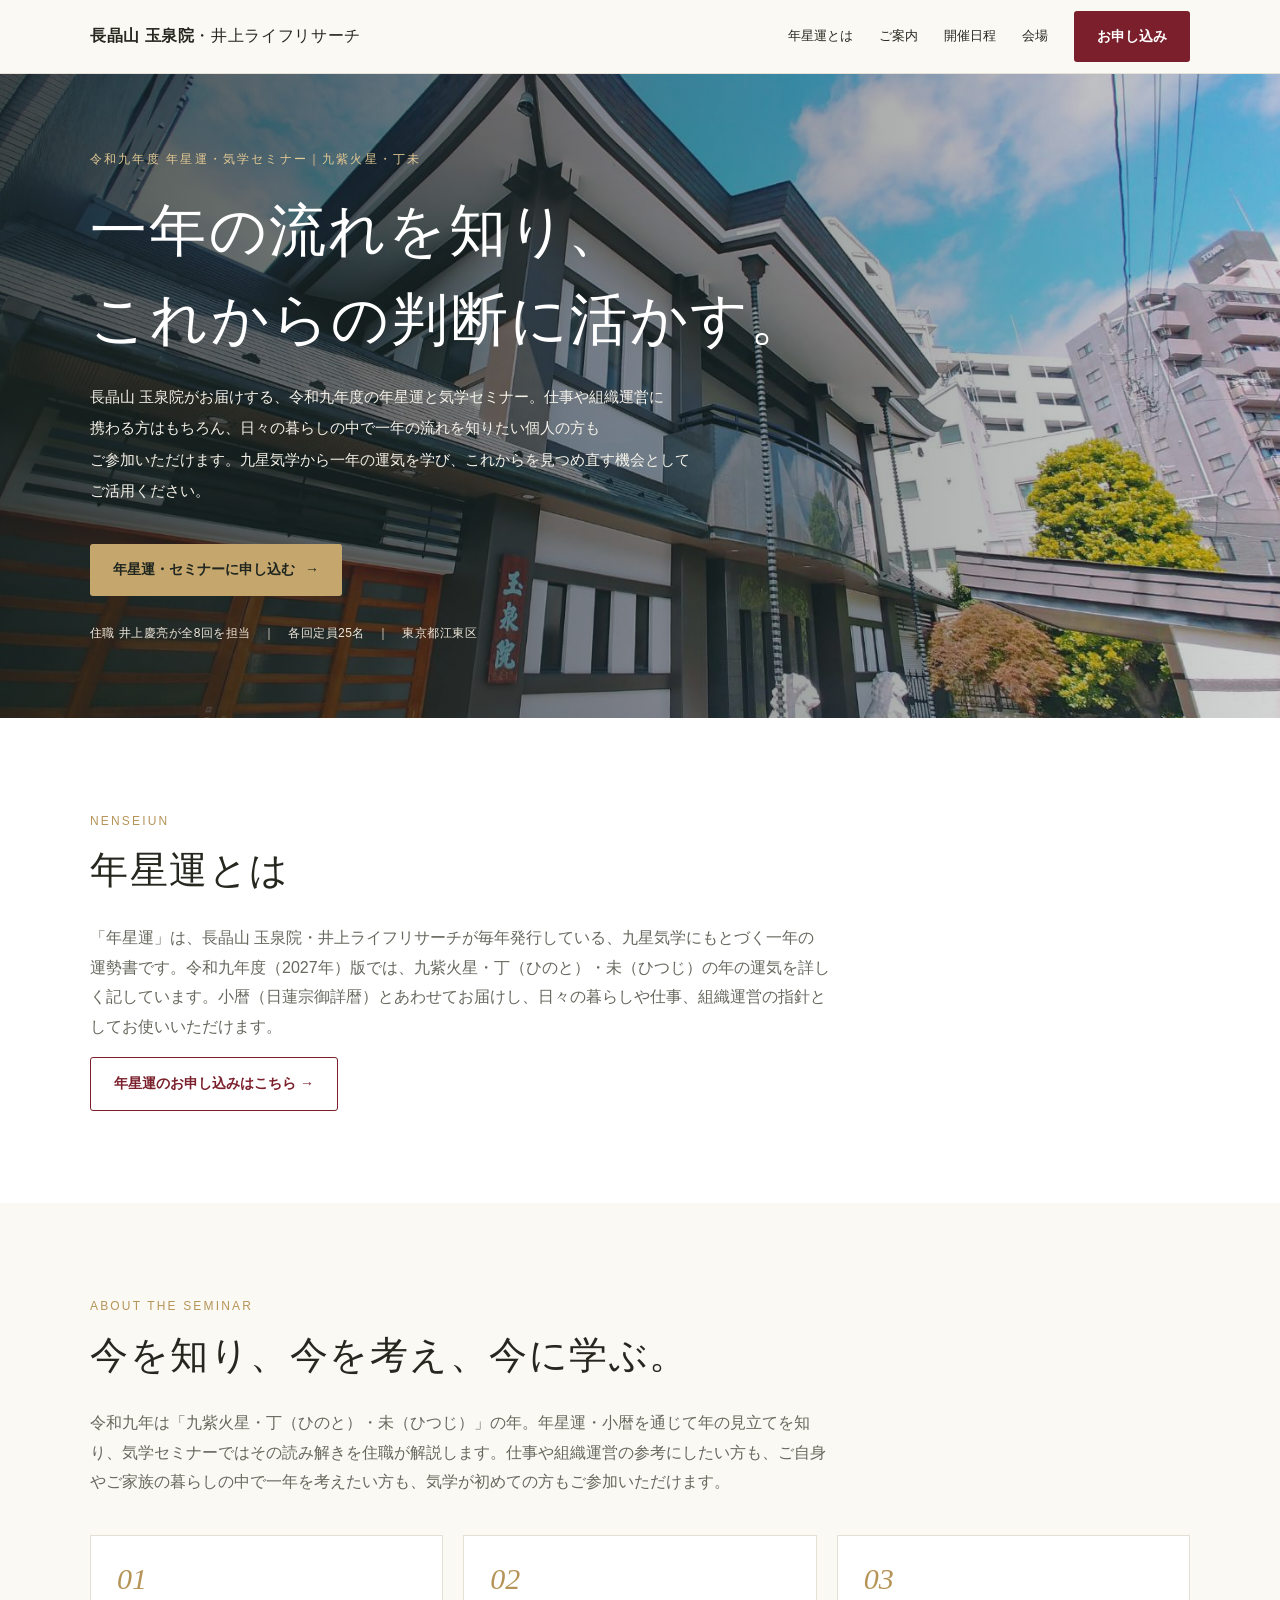
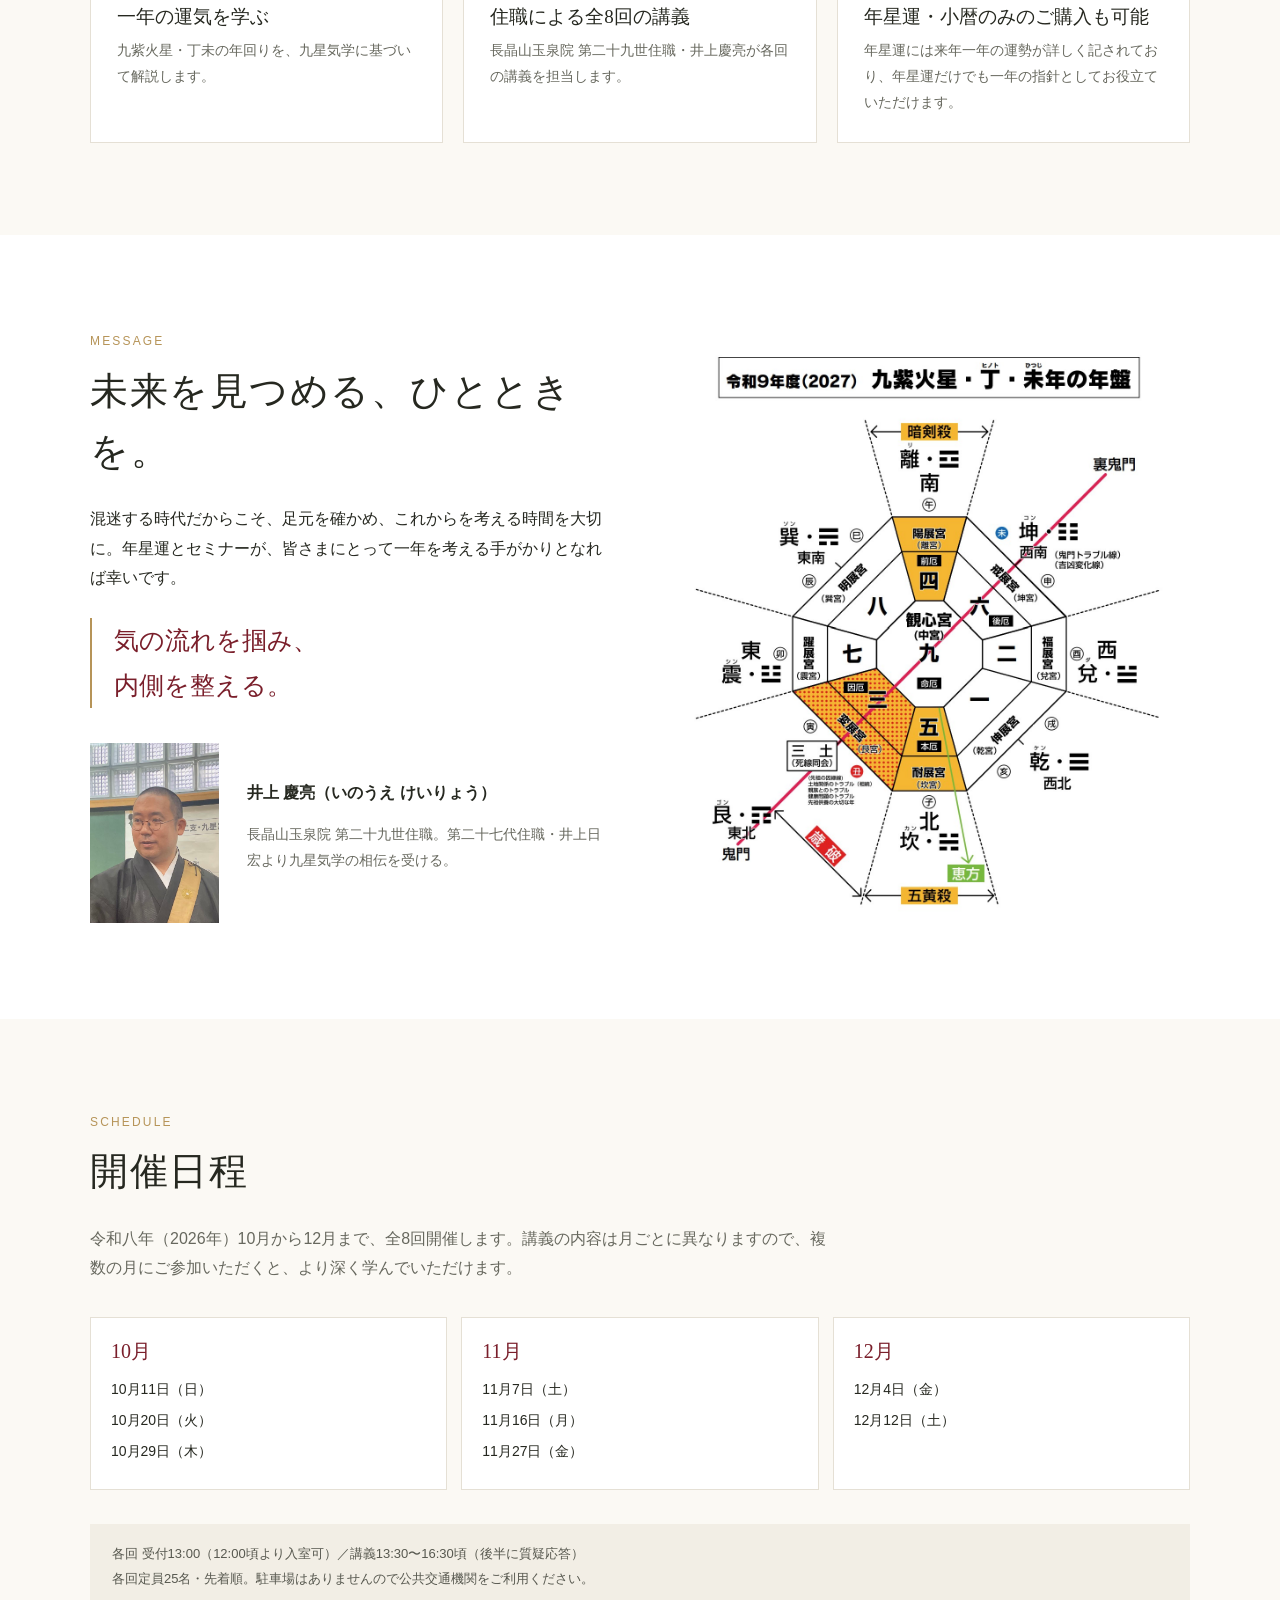
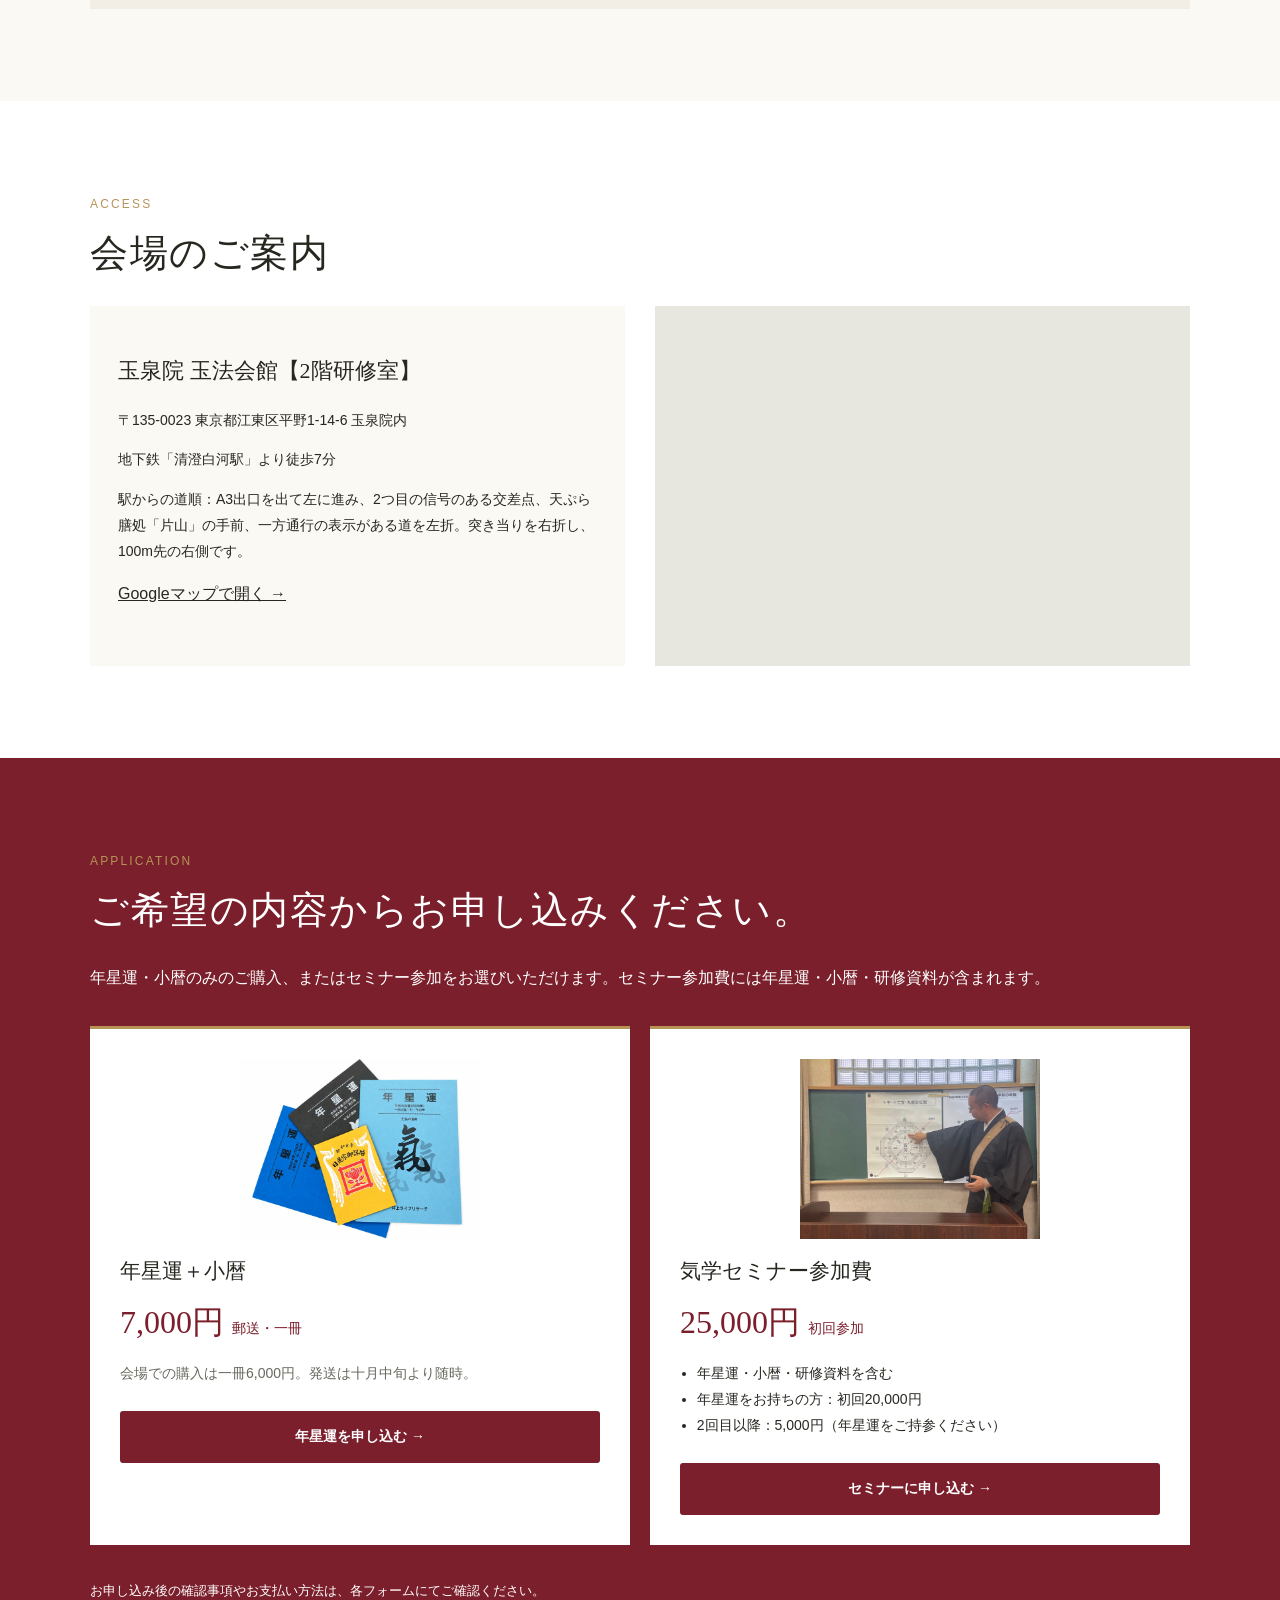
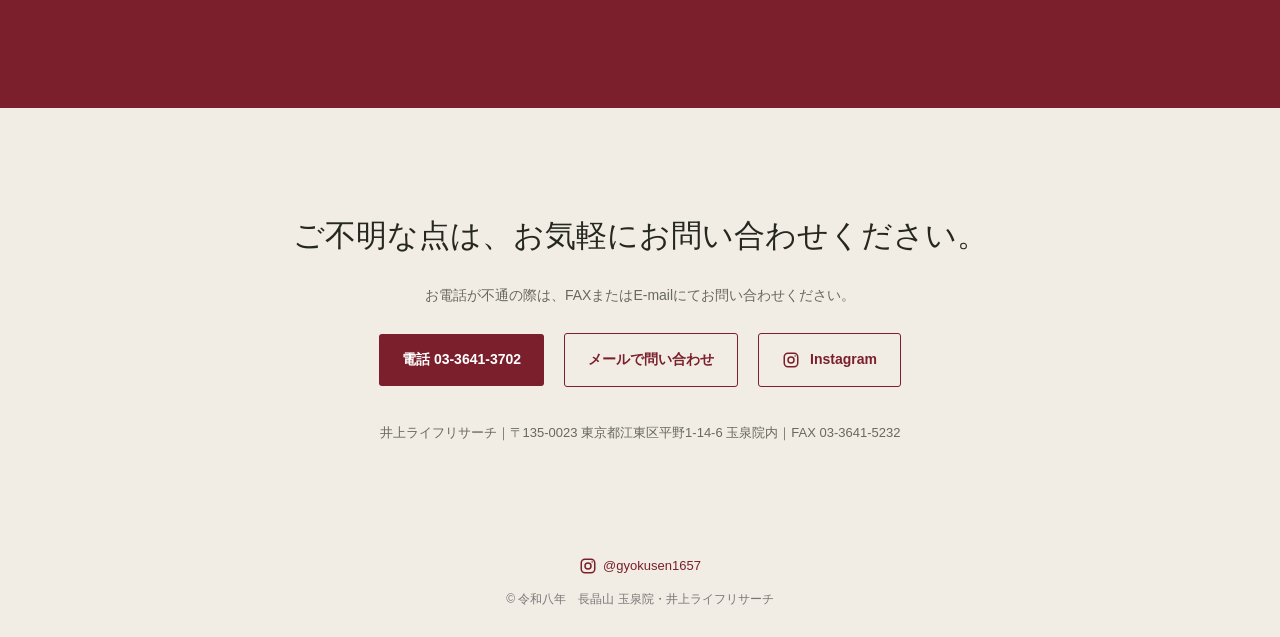
==== commit 7aedc579: "「年星運」での検索向けにタイトル・説明文・見出しを調整し、「年星運とは」欄と構造化データを追加 Co-Authored-By: Claude Opus 5.5 <noreply@anthropic.c" ====
--- a/index.html
+++ b/index.html
@@ -2,25 +2,65 @@
 <html lang="ja">
 <head>
 <meta charset="utf-8"><meta name="viewport" content="width=device-width, initial-scale=1">
-<meta name="description" content="長晶山 玉泉院の令和九年度 年星運・気学セミナー。年星運と小暦のご案内、開催日程、参加費、お申し込み方法をご紹介します。">
-<title>令和九年度 年星運・気学セミナー｜長晶山 玉泉院</title>
+<meta name="description" content="九星気学の運勢書「年星運」令和九年度（2027年）版のご案内。九紫火星・丁未の一年の運勢を詳しく記した年星運と小暦のご購入、住職・井上慶亮による気学セミナー（全8回）のお申し込みを受け付けています。長晶山 玉泉院・井上ライフリサーチ。">
+<title>年星運 令和九年度（2027年）・気学セミナー｜長晶山 玉泉院・井上ライフリサーチ</title>
 <link rel="canonical" href="https://gyokuseninnichirenshu-maker.github.io/kyusei334/">
 <meta property="og:type" content="website">
 <meta property="og:url" content="https://gyokuseninnichirenshu-maker.github.io/kyusei334/">
-<meta property="og:title" content="令和九年度 年星運・気学セミナー｜長晶山 玉泉院">
-<meta property="og:description" content="長晶山 玉泉院の令和九年度 年星運・気学セミナー。年星運と小暦のご案内、開催日程、参加費、お申し込み方法をご紹介します。">
+<meta property="og:title" content="年星運 令和九年度（2027年）・気学セミナー｜長晶山 玉泉院・井上ライフリサーチ">
+<meta property="og:description" content="九星気学の運勢書「年星運」令和九年度（2027年）版と、住職・井上慶亮による気学セミナー（全8回）のご案内です。">
 <meta property="og:image" content="https://gyokuseninnichirenshu-maker.github.io/kyusei334/assets/gyokusenin-front.jpg">
 <meta property="og:locale" content="ja_JP">
 <meta name="twitter:card" content="summary_large_image">
+<script type="application/ld+json">
+{
+  "@context": "https://schema.org",
+  "@graph": [
+    {
+      "@type": "Organization",
+      "@id": "https://gyokuseninnichirenshu-maker.github.io/kyusei334/#org",
+      "name": "長晶山 玉泉院",
+      "alternateName": "井上ライフリサーチ",
+      "url": "https://gyokuseninnichirenshu-maker.github.io/kyusei334/",
+      "telephone": "+81-3-3641-3702",
+      "faxNumber": "+81-3-3641-5232",
+      "email": "kyusei334@gmail.com",
+      "address": {"@type": "PostalAddress", "postalCode": "135-0023", "addressRegion": "東京都", "addressLocality": "江東区", "streetAddress": "平野1-14-6", "addressCountry": "JP"},
+      "sameAs": ["https://www.instagram.com/gyokusen1657/"]
+    },
+    {
+      "@type": "Product",
+      "name": "年星運 令和九年度（2027年）版＋小暦",
+      "description": "九星気学にもとづく一年の運勢書。令和九年度（2027年）九紫火星・丁未の年の運気を詳しく記した年星運に、小暦（日蓮宗御詳暦）が付きます。",
+      "image": "https://gyokuseninnichirenshu-maker.github.io/kyusei334/assets/nenseiun-koyomi.webp",
+      "brand": {"@id": "https://gyokuseninnichirenshu-maker.github.io/kyusei334/#org"},
+      "offers": {"@type": "Offer", "price": "7000", "priceCurrency": "JPY", "availability": "https://schema.org/InStock", "url": "https://gyokuseninnichirenshu-maker.github.io/kyusei334/#apply", "seller": {"@id": "https://gyokuseninnichirenshu-maker.github.io/kyusei334/#org"}}
+    }
+  ]
+}
+</script>
+<script type="application/ld+json">
+[
+  {"@type":"EducationEvent","name":"令和九年度 九紫火星年 気学セミナー（10月11日）","description":"長晶山 玉泉院 第二十九世住職・井上慶亮による九星気学セミナー。令和九年（2027年）九紫火星・丁未の年の運気を、年星運をもとに解説します。","startDate":"2026-10-11T13:30:00+09:00","endDate":"2026-10-11T16:30:00+09:00","eventStatus":"https://schema.org/EventScheduled","eventAttendanceMode":"https://schema.org/OfflineEventAttendanceMode","maximumAttendeeCapacity":25,"image":"https://gyokuseninnichirenshu-maker.github.io/kyusei334/assets/seminar.jpg","location":{"@type":"Place","name":"玉泉院 玉法会館 2階研修室","address":{"@type":"PostalAddress","postalCode":"135-0023","addressRegion":"東京都","addressLocality":"江東区","streetAddress":"平野1-14-6","addressCountry":"JP"}},"performer":{"@type":"Person","name":"井上慶亮"},"organizer":{"@id":"https://gyokuseninnichirenshu-maker.github.io/kyusei334/#org"},"offers":{"@type":"Offer","price":"25000","priceCurrency":"JPY","availability":"https://schema.org/InStock","validFrom":"2026-09-01T00:00:00+09:00","url":"https://gyokuseninnichirenshu-maker.github.io/kyusei334/#apply"}},
+  {"@type":"EducationEvent","name":"令和九年度 九紫火星年 気学セミナー（10月20日）","description":"長晶山 玉泉院 第二十九世住職・井上慶亮による九星気学セミナー。令和九年（2027年）九紫火星・丁未の年の運気を、年星運をもとに解説します。","startDate":"2026-10-20T13:30:00+09:00","endDate":"2026-10-20T16:30:00+09:00","eventStatus":"https://schema.org/EventScheduled","eventAttendanceMode":"https://schema.org/OfflineEventAttendanceMode","maximumAttendeeCapacity":25,"image":"https://gyokuseninnichirenshu-maker.github.io/kyusei334/assets/seminar.jpg","location":{"@type":"Place","name":"玉泉院 玉法会館 2階研修室","address":{"@type":"PostalAddress","postalCode":"135-0023","addressRegion":"東京都","addressLocality":"江東区","streetAddress":"平野1-14-6","addressCountry":"JP"}},"performer":{"@type":"Person","name":"井上慶亮"},"organizer":{"@id":"https://gyokuseninnichirenshu-maker.github.io/kyusei334/#org"},"offers":{"@type":"Offer","price":"25000","priceCurrency":"JPY","availability":"https://schema.org/InStock","validFrom":"2026-09-01T00:00:00+09:00","url":"https://gyokuseninnichirenshu-maker.github.io/kyusei334/#apply"}},
+  {"@type":"EducationEvent","name":"令和九年度 九紫火星年 気学セミナー（10月29日）","description":"長晶山 玉泉院 第二十九世住職・井上慶亮による九星気学セミナー。令和九年（2027年）九紫火星・丁未の年の運気を、年星運をもとに解説します。","startDate":"2026-10-29T13:30:00+09:00","endDate":"2026-10-29T16:30:00+09:00","eventStatus":"https://schema.org/EventScheduled","eventAttendanceMode":"https://schema.org/OfflineEventAttendanceMode","maximumAttendeeCapacity":25,"image":"https://gyokuseninnichirenshu-maker.github.io/kyusei334/assets/seminar.jpg","location":{"@type":"Place","name":"玉泉院 玉法会館 2階研修室","address":{"@type":"PostalAddress","postalCode":"135-0023","addressRegion":"東京都","addressLocality":"江東区","streetAddress":"平野1-14-6","addressCountry":"JP"}},"performer":{"@type":"Person","name":"井上慶亮"},"organizer":{"@id":"https://gyokuseninnichirenshu-maker.github.io/kyusei334/#org"},"offers":{"@type":"Offer","price":"25000","priceCurrency":"JPY","availability":"https://schema.org/InStock","validFrom":"2026-09-01T00:00:00+09:00","url":"https://gyokuseninnichirenshu-maker.github.io/kyusei334/#apply"}},
+  {"@type":"EducationEvent","name":"令和九年度 九紫火星年 気学セミナー（11月07日）","description":"長晶山 玉泉院 第二十九世住職・井上慶亮による九星気学セミナー。令和九年（2027年）九紫火星・丁未の年の運気を、年星運をもとに解説します。","startDate":"2026-11-07T13:30:00+09:00","endDate":"2026-11-07T16:30:00+09:00","eventStatus":"https://schema.org/EventScheduled","eventAttendanceMode":"https://schema.org/OfflineEventAttendanceMode","maximumAttendeeCapacity":25,"image":"https://gyokuseninnichirenshu-maker.github.io/kyusei334/assets/seminar.jpg","location":{"@type":"Place","name":"玉泉院 玉法会館 2階研修室","address":{"@type":"PostalAddress","postalCode":"135-0023","addressRegion":"東京都","addressLocality":"江東区","streetAddress":"平野1-14-6","addressCountry":"JP"}},"performer":{"@type":"Person","name":"井上慶亮"},"organizer":{"@id":"https://gyokuseninnichirenshu-maker.github.io/kyusei334/#org"},"offers":{"@type":"Offer","price":"25000","priceCurrency":"JPY","availability":"https://schema.org/InStock","validFrom":"2026-09-01T00:00:00+09:00","url":"https://gyokuseninnichirenshu-maker.github.io/kyusei334/#apply"}},
+  {"@type":"EducationEvent","name":"令和九年度 九紫火星年 気学セミナー（11月16日）","description":"長晶山 玉泉院 第二十九世住職・井上慶亮による九星気学セミナー。令和九年（2027年）九紫火星・丁未の年の運気を、年星運をもとに解説します。","startDate":"2026-11-16T13:30:00+09:00","endDate":"2026-11-16T16:30:00+09:00","eventStatus":"https://schema.org/EventScheduled","eventAttendanceMode":"https://schema.org/OfflineEventAttendanceMode","maximumAttendeeCapacity":25,"image":"https://gyokuseninnichirenshu-maker.github.io/kyusei334/assets/seminar.jpg","location":{"@type":"Place","name":"玉泉院 玉法会館 2階研修室","address":{"@type":"PostalAddress","postalCode":"135-0023","addressRegion":"東京都","addressLocality":"江東区","streetAddress":"平野1-14-6","addressCountry":"JP"}},"performer":{"@type":"Person","name":"井上慶亮"},"organizer":{"@id":"https://gyokuseninnichirenshu-maker.github.io/kyusei334/#org"},"offers":{"@type":"Offer","price":"25000","priceCurrency":"JPY","availability":"https://schema.org/InStock","validFrom":"2026-09-01T00:00:00+09:00","url":"https://gyokuseninnichirenshu-maker.github.io/kyusei334/#apply"}},
+  {"@type":"EducationEvent","name":"令和九年度 九紫火星年 気学セミナー（11月27日）","description":"長晶山 玉泉院 第二十九世住職・井上慶亮による九星気学セミナー。令和九年（2027年）九紫火星・丁未の年の運気を、年星運をもとに解説します。","startDate":"2026-11-27T13:30:00+09:00","endDate":"2026-11-27T16:30:00+09:00","eventStatus":"https://schema.org/EventScheduled","eventAttendanceMode":"https://schema.org/OfflineEventAttendanceMode","maximumAttendeeCapacity":25,"image":"https://gyokuseninnichirenshu-maker.github.io/kyusei334/assets/seminar.jpg","location":{"@type":"Place","name":"玉泉院 玉法会館 2階研修室","address":{"@type":"PostalAddress","postalCode":"135-0023","addressRegion":"東京都","addressLocality":"江東区","streetAddress":"平野1-14-6","addressCountry":"JP"}},"performer":{"@type":"Person","name":"井上慶亮"},"organizer":{"@id":"https://gyokuseninnichirenshu-maker.github.io/kyusei334/#org"},"offers":{"@type":"Offer","price":"25000","priceCurrency":"JPY","availability":"https://schema.org/InStock","validFrom":"2026-09-01T00:00:00+09:00","url":"https://gyokuseninnichirenshu-maker.github.io/kyusei334/#apply"}},
+  {"@type":"EducationEvent","name":"令和九年度 九紫火星年 気学セミナー（12月04日）","description":"長晶山 玉泉院 第二十九世住職・井上慶亮による九星気学セミナー。令和九年（2027年）九紫火星・丁未の年の運気を、年星運をもとに解説します。","startDate":"2026-12-04T13:30:00+09:00","endDate":"2026-12-04T16:30:00+09:00","eventStatus":"https://schema.org/EventScheduled","eventAttendanceMode":"https://schema.org/OfflineEventAttendanceMode","maximumAttendeeCapacity":25,"image":"https://gyokuseninnichirenshu-maker.github.io/kyusei334/assets/seminar.jpg","location":{"@type":"Place","name":"玉泉院 玉法会館 2階研修室","address":{"@type":"PostalAddress","postalCode":"135-0023","addressRegion":"東京都","addressLocality":"江東区","streetAddress":"平野1-14-6","addressCountry":"JP"}},"performer":{"@type":"Person","name":"井上慶亮"},"organizer":{"@id":"https://gyokuseninnichirenshu-maker.github.io/kyusei334/#org"},"offers":{"@type":"Offer","price":"25000","priceCurrency":"JPY","availability":"https://schema.org/InStock","validFrom":"2026-09-01T00:00:00+09:00","url":"https://gyokuseninnichirenshu-maker.github.io/kyusei334/#apply"}},
+  {"@type":"EducationEvent","name":"令和九年度 九紫火星年 気学セミナー（12月12日）","description":"長晶山 玉泉院 第二十九世住職・井上慶亮による九星気学セミナー。令和九年（2027年）九紫火星・丁未の年の運気を、年星運をもとに解説します。","startDate":"2026-12-12T13:30:00+09:00","endDate":"2026-12-12T16:30:00+09:00","eventStatus":"https://schema.org/EventScheduled","eventAttendanceMode":"https://schema.org/OfflineEventAttendanceMode","maximumAttendeeCapacity":25,"image":"https://gyokuseninnichirenshu-maker.github.io/kyusei334/assets/seminar.jpg","location":{"@type":"Place","name":"玉泉院 玉法会館 2階研修室","address":{"@type":"PostalAddress","postalCode":"135-0023","addressRegion":"東京都","addressLocality":"江東区","streetAddress":"平野1-14-6","addressCountry":"JP"}},"performer":{"@type":"Person","name":"井上慶亮"},"organizer":{"@id":"https://gyokuseninnichirenshu-maker.github.io/kyusei334/#org"},"offers":{"@type":"Offer","price":"25000","priceCurrency":"JPY","availability":"https://schema.org/InStock","validFrom":"2026-09-01T00:00:00+09:00","url":"https://gyokuseninnichirenshu-maker.github.io/kyusei334/#apply"}}
+]
+</script>
 <style>
-:root{--ink:#262820;--muted:#67685e;--paper:#fbf9f4;--white:#fff;--red:#7a1f2b;--gold:#b69458;--line:#e5e0d5;--serif:"Noto Serif JP","Yu Mincho",serif;--sans:"Noto Sans JP","Yu Gothic",sans-serif}*{box-sizing:border-box}html{scroll-behavior:smooth}body{margin:0;background:var(--paper);color:var(--ink);font-family:var(--sans);line-height:1.85}a{color:inherit}.wrap{width:min(1100px,calc(100% - 40px));margin:auto}.topbar{height:74px;background:#fbf9f4ed;display:flex;align-items:center;position:sticky;top:0;z-index:10;border-bottom:1px solid #e7e2d8}.nav{display:flex;align-items:center;justify-content:space-between;gap:24px}.brand{font:600 16px var(--serif);text-decoration:none;letter-spacing:.04em;white-space:nowrap}.brand-sub{font-weight:500}.navlinks{display:flex;align-items:center;gap:26px;font-size:13px}.navlinks a{text-decoration:none}.btn{display:inline-flex;align-items:center;justify-content:center;gap:10px;background:var(--red);color:#fff!important;text-decoration:none;padding:13px 23px;border-radius:3px;font-weight:600;font-size:14px;transition:.2s}.btn:hover{background:#5c1720;transform:translateY(-1px)}.btn.outline{background:transparent;color:var(--red)!important;border:1px solid var(--red)}.hero{min-height:610px;background:linear-gradient(90deg,rgba(21,31,27,.76),rgba(21,31,27,.18)),url('assets/gyokusenin-front.jpg') center 48%/cover;display:flex;align-items:center;color:#fff}.hero-inner{padding:74px 0}.eyebrow{font-size:12px;letter-spacing:.18em;color:#e3c993}.hero h1{font:500 clamp(30px,5vw,57px)/1.55 var(--serif);letter-spacing:.04em;margin:17px 0;word-break:auto-phrase}.hero h1 span{display:inline-block}.hero p{max-width:610px;word-break:auto-phrase;color:#f5f2e9;font-size:15px;line-height:2.1}.hero .btn{margin-top:22px;background:#c5a76d;color:#1f251f!important}.trustline span{display:inline-block}.trustline{margin-top:26px;font-size:12px;color:#eee7da;letter-spacing:.04em}.section{padding:92px 0}.section.white{background:#fff}.section.green{background:var(--red);color:white}.kicker{color:var(--gold);font-size:12px;letter-spacing:.18em;text-transform:uppercase}.section h2{font:500 clamp(27px,3vw,38px)/1.6 var(--serif);margin:8px 0 22px;letter-spacing:.04em}.lead{font-size:16px;max-width:740px;color:var(--muted)}.grid{display:grid;grid-template-columns:repeat(3,1fr);gap:20px;margin-top:38px}.card{padding:26px;background:white;border:1px solid var(--line)}.card .num{font:italic 30px var(--serif);color:var(--gold)}.card h3{font:500 19px var(--serif);margin:8px 0}.card p{font-size:14px;color:var(--muted);margin:0}.split{display:grid;grid-template-columns:1fr 1fr;gap:56px;align-items:center}.split img{display:block;width:100%;height:420px;object-fit:cover}.split>img{width:auto;max-width:100%;height:auto;max-height:600px;margin:0 auto}.quote{font:500 25px/1.8 var(--serif);color:var(--red);border-left:2px solid var(--gold);padding-left:22px;margin:25px 0}.dates{display:grid;grid-template-columns:repeat(3,1fr);gap:14px;margin:34px 0}.datebox{border:1px solid var(--line);background:white;padding:20px}.datebox h3{font:500 20px var(--serif);margin:0 0 12px;color:var(--red)}.datebox p{margin:5px 0;font-size:14px}.note{background:#f2eee5;padding:18px 22px;font-size:13px;color:#57584f}.venue{display:grid;grid-template-columns:1fr 1fr;gap:30px}.venue-card{padding:28px;background:var(--paper)}.venue-card h3{font:500 22px var(--serif)}.venue-card p{font-size:14px}.map{min-height:360px;background:#e7e7df;color:#74766d;overflow:hidden}.map iframe{display:block;width:100%;height:100%;min-height:360px;border:0}.pricing{display:grid;grid-template-columns:1fr 1fr;gap:20px;margin:34px 0}.pricecard{background:white;color:var(--ink);padding:30px;border-top:3px solid var(--gold)}.pricecard-img{display:block;width:100%;max-width:240px;height:auto;margin:0 auto 18px}.pricecard-img.crop{aspect-ratio:4/3;object-fit:cover;object-position:center 58%}.pricecard h3{font:500 21px var(--serif);margin:4px 0}.price{font:500 32px var(--serif);color:var(--red);margin:16px 0}.price small{font:14px var(--sans)}.pricecard p{font-size:14px;color:var(--muted)}.pricecard .btn{width:100%;margin-top:10px}.pricecard ul{padding-left:1.2em;font-size:14px}.subprice{border-top:1px solid var(--line);padding-top:12px;margin-top:15px}.teacher{display:flex;gap:28px;align-items:center;margin-top:35px}.teacher img{width:150px;height:180px;object-fit:cover}.teacher p{font-size:14px;color:var(--muted)}.ctaend{text-align:center;padding:82px 20px;background:#f1ede4}.ctaend h2{font:500 31px var(--serif)}.ctaend p{color:var(--muted);font-size:14px}.ctaend .btn{margin:10px;vertical-align:middle}.contact{font-size:13px;color:var(--muted);margin-top:24px}footer{padding:27px 0;text-align:center;font-size:12px;color:#777;background:#f1ede4}.footer-ig{display:inline-flex;align-items:center;gap:6px;margin-bottom:10px;color:var(--red);text-decoration:none;font-size:13px}.footer-ig:hover{text-decoration:underline}.ig{flex:none}.sticky-cta{display:none}
+:root{--ink:#262820;--muted:#67685e;--paper:#fbf9f4;--white:#fff;--red:#7a1f2b;--gold:#b69458;--line:#e5e0d5;--serif:"Noto Serif JP","Yu Mincho",serif;--sans:"Noto Sans JP","Yu Gothic",sans-serif}*{box-sizing:border-box}html{scroll-behavior:smooth}body{margin:0;background:var(--paper);color:var(--ink);font-family:var(--sans);line-height:1.85}a{color:inherit}.wrap{width:min(1100px,calc(100% - 40px));margin:auto}.topbar{height:74px;background:#fbf9f4ed;display:flex;align-items:center;position:sticky;top:0;z-index:10;border-bottom:1px solid #e7e2d8}.nav{display:flex;align-items:center;justify-content:space-between;gap:24px}.brand{font:600 16px var(--serif);text-decoration:none;letter-spacing:.04em;white-space:nowrap}.brand-sub{font-weight:500}.navlinks{display:flex;align-items:center;gap:26px;font-size:13px}.navlinks a{text-decoration:none}.btn{display:inline-flex;align-items:center;justify-content:center;gap:10px;background:var(--red);color:#fff!important;text-decoration:none;padding:13px 23px;border-radius:3px;font-weight:600;font-size:14px;transition:.2s}.btn:hover{background:#5c1720;transform:translateY(-1px)}.btn.outline{background:transparent;color:var(--red)!important;border:1px solid var(--red)}.hero{min-height:610px;background:linear-gradient(90deg,rgba(21,31,27,.76),rgba(21,31,27,.18)),url('assets/gyokusenin-front.jpg') center 48%/cover;display:flex;align-items:center;color:#fff}.hero-inner{padding:74px 0}.eyebrow{font-size:12px;letter-spacing:.18em;color:#e3c993}h1.eyebrow{margin:0;font-weight:400;line-height:1.85}.hero .headline{font:500 clamp(30px,5vw,57px)/1.55 var(--serif);letter-spacing:.04em;margin:17px 0;word-break:auto-phrase}.hero .headline span{display:inline-block}.hero p{max-width:610px;word-break:auto-phrase;color:#f5f2e9;font-size:15px;line-height:2.1}.hero .btn{margin-top:22px;background:#c5a76d;color:#1f251f!important}.trustline span{display:inline-block}.trustline{margin-top:26px;font-size:12px;color:#eee7da;letter-spacing:.04em}.section{padding:92px 0}.section.white{background:#fff}.section.green{background:var(--red);color:white}.kicker{color:var(--gold);font-size:12px;letter-spacing:.18em;text-transform:uppercase}.section h2{font:500 clamp(27px,3vw,38px)/1.6 var(--serif);margin:8px 0 22px;letter-spacing:.04em}.lead{font-size:16px;max-width:740px;color:var(--muted)}.grid{display:grid;grid-template-columns:repeat(3,1fr);gap:20px;margin-top:38px}.card{padding:26px;background:white;border:1px solid var(--line)}.card .num{font:italic 30px var(--serif);color:var(--gold)}.card h3{font:500 19px var(--serif);margin:8px 0}.card p{font-size:14px;color:var(--muted);margin:0}.split{display:grid;grid-template-columns:1fr 1fr;gap:56px;align-items:center}.split img{display:block;width:100%;height:420px;object-fit:cover}.split>img{width:auto;max-width:100%;height:auto;max-height:600px;margin:0 auto}.quote{font:500 25px/1.8 var(--serif);color:var(--red);border-left:2px solid var(--gold);padding-left:22px;margin:25px 0}.dates{display:grid;grid-template-columns:repeat(3,1fr);gap:14px;margin:34px 0}.datebox{border:1px solid var(--line);background:white;padding:20px}.datebox h3{font:500 20px var(--serif);margin:0 0 12px;color:var(--red)}.datebox p{margin:5px 0;font-size:14px}.note{background:#f2eee5;padding:18px 22px;font-size:13px;color:#57584f}.venue{display:grid;grid-template-columns:1fr 1fr;gap:30px}.venue-card{padding:28px;background:var(--paper)}.venue-card h3{font:500 22px var(--serif)}.venue-card p{font-size:14px}.map{min-height:360px;background:#e7e7df;color:#74766d;overflow:hidden}.map iframe{display:block;width:100%;height:100%;min-height:360px;border:0}.pricing{display:grid;grid-template-columns:1fr 1fr;gap:20px;margin:34px 0}.pricecard{background:white;color:var(--ink);padding:30px;border-top:3px solid var(--gold)}.pricecard-img{display:block;width:100%;max-width:240px;height:auto;margin:0 auto 18px}.pricecard-img.crop{aspect-ratio:4/3;object-fit:cover;object-position:center 58%}.pricecard h3{font:500 21px var(--serif);margin:4px 0}.price{font:500 32px var(--serif);color:var(--red);margin:16px 0}.price small{font:14px var(--sans)}.pricecard p{font-size:14px;color:var(--muted)}.pricecard .btn{width:100%;margin-top:10px}.pricecard ul{padding-left:1.2em;font-size:14px}.subprice{border-top:1px solid var(--line);padding-top:12px;margin-top:15px}.teacher{display:flex;gap:28px;align-items:center;margin-top:35px}.teacher img{width:150px;height:180px;object-fit:cover}.teacher p{font-size:14px;color:var(--muted)}.ctaend{text-align:center;padding:82px 20px;background:#f1ede4}.ctaend h2{font:500 31px var(--serif)}.ctaend p{color:var(--muted);font-size:14px}.ctaend .btn{margin:10px;vertical-align:middle}.contact{font-size:13px;color:var(--muted);margin-top:24px}footer{padding:27px 0;text-align:center;font-size:12px;color:#777;background:#f1ede4}.footer-ig{display:inline-flex;align-items:center;gap:6px;margin-bottom:10px;color:var(--red);text-decoration:none;font-size:13px}.footer-ig:hover{text-decoration:underline}.ig{flex:none}.sticky-cta{display:none}
 @media(max-width:760px){.wrap{width:min(100% - 32px,600px)}.topbar{height:60px}.brand{font-size:13px}.navlinks{gap:12px}.navlinks>a:not(.btn){display:none}.navlinks .btn{padding:9px 12px;font-size:12px}.hero{min-height:650px;background-position:58% center}.hero-inner{padding:65px 0 105px}.hero p{font-size:14px}.section{padding:68px 0}.grid,.dates,.pricing,.split,.venue{grid-template-columns:1fr}.grid{gap:12px}.split{gap:26px}.split img{height:300px}.split>img{height:auto}.datebox{padding:16px 20px}.teacher{align-items:flex-start}.teacher img{width:110px;height:140px}.sticky-cta{display:flex;position:fixed;bottom:0;left:0;right:0;z-index:11;padding:10px 16px;background:#fbf9f4ed;border-top:1px solid var(--line)}.sticky-cta .btn{width:100%}.ctaend{padding:65px 16px 90px}}
 </style>
 </head>
 <body>
-<header class="topbar"><div class="wrap nav"><a class="brand" href="#top">長晶山 玉泉院<span class="brand-sub">・井上ライフリサーチ</span></a><nav class="navlinks"><a href="#about">ご案内</a><a href="#schedule">開催日程</a><a href="#access">会場</a><a class="btn" href="#apply">お申し込み</a></nav></div></header>
+<header class="topbar"><div class="wrap nav"><a class="brand" href="#top">長晶山 玉泉院<span class="brand-sub">・井上ライフリサーチ</span></a><nav class="navlinks"><a href="#nenseiun">年星運とは</a><a href="#about">ご案内</a><a href="#schedule">開催日程</a><a href="#access">会場</a><a class="btn" href="#apply">お申し込み</a></nav></div></header>
 <main id="top">
-<section class="hero"><div class="wrap hero-inner"><div class="eyebrow">令和九年度｜九紫火星・丁未</div><h1><span>一年の流れを知り、</span><br><span>これからの判断に活かす。</span></h1><p>長晶山 玉泉院がお届けする、令和九年度の年星運と気学セミナー。仕事や組織運営に携わる方はもちろん、日々の暮らしの中で一年の流れを知りたい個人の方もご参加いただけます。九星気学から一年の運気を学び、これからを見つめ直す機会としてご活用ください。</p><a class="btn" href="#apply">年星運・セミナーに申し込む <span>→</span></a><div class="trustline"><span>住職 井上慶亮が全8回を担当</span>　｜　<span>各回定員25名</span>　｜　<span>東京都江東区</span></div></div></section>
+<section class="hero"><div class="wrap hero-inner"><h1 class="eyebrow">令和九年度 年星運・気学セミナー｜九紫火星・丁未</h1><div class="headline"><span>一年の流れを知り、</span><br><span>これからの判断に活かす。</span></div><p>長晶山 玉泉院がお届けする、令和九年度の年星運と気学セミナー。仕事や組織運営に携わる方はもちろん、日々の暮らしの中で一年の流れを知りたい個人の方もご参加いただけます。九星気学から一年の運気を学び、これからを見つめ直す機会としてご活用ください。</p><a class="btn" href="#apply">年星運・セミナーに申し込む <span>→</span></a><div class="trustline"><span>住職 井上慶亮が全8回を担当</span>　｜　<span>各回定員25名</span>　｜　<span>東京都江東区</span></div></div></section>
+<section class="section white" id="nenseiun"><div class="wrap"><div class="kicker">Nenseiun</div><h2>年星運とは</h2><p class="lead">「年星運」は、長晶山 玉泉院・井上ライフリサーチが毎年発行している、九星気学にもとづく一年の運勢書です。令和九年度（2027年）版では、九紫火星・丁（ひのと）・未（ひつじ）の年の運気を詳しく記しています。小暦（日蓮宗御詳暦）とあわせてお届けし、日々の暮らしや仕事、組織運営の指針としてお使いいただけます。</p><a class="btn outline" href="#apply">年星運のお申し込みはこちら →</a></div></section>
 <section class="section" id="about"><div class="wrap"><div class="kicker">About the seminar</div><h2>今を知り、今を考え、今に学ぶ。</h2><p class="lead">令和九年は「九紫火星・丁（ひのと）・未（ひつじ）」の年。年星運・小暦を通じて年の見立てを知り、気学セミナーではその読み解きを住職が解説します。仕事や組織運営の参考にしたい方も、ご自身やご家族の暮らしの中で一年を考えたい方も、気学が初めての方もご参加いただけます。</p><div class="grid"><article class="card"><div class="num">01</div><h3>一年の運気を学ぶ</h3><p>九紫火星・丁未の年回りを、九星気学に基づいて解説します。</p></article><article class="card"><div class="num">02</div><h3>住職による全8回の講義</h3><p>長晶山玉泉院 第二十九世住職・井上慶亮が各回の講義を担当します。</p></article><article class="card"><div class="num">03</div><h3>年星運・小暦のみのご購入も可能</h3><p>年星運には来年一年の運勢が詳しく記されており、年星運だけでも一年の指針としてお役立ていただけます。</p></article></div></div></section>
 <section class="section white"><div class="wrap split"><div><div class="kicker">Message</div><h2>未来を見つめる、ひとときを。</h2><p>混迷する時代だからこそ、足元を確かめ、これからを考える時間を大切に。年星運とセミナーが、皆さまにとって一年を考える手がかりとなれば幸いです。</p><div class="quote">気の流れを掴み、<br>内側を整える。</div><div class="teacher"><img src="assets/jushoku.jpg" alt="住職 井上慶亮"><div><strong>井上 慶亮（いのうえ けいりょう）</strong><p>長晶山玉泉院 第二十九世住職。第二十七代住職・井上日宏より九星気学の相伝を受ける。</p></div></div></div><img src="assets/nenban2027.jpg" alt="令和九年度の年盤"></div></section>
 <section class="section" id="schedule"><div class="wrap"><div class="kicker">Schedule</div><h2>開催日程</h2><p class="lead">令和八年（2026年）10月から12月まで、全8回開催します。講義の内容は月ごとに異なりますので、複数の月にご参加いただくと、より深く学んでいただけます。</p><div class="dates"><div class="datebox"><h3>10月</h3><p>10月11日（日）</p><p>10月20日（火）</p><p>10月29日（木）</p></div><div class="datebox"><h3>11月</h3><p>11月7日（土）</p><p>11月16日（月）</p><p>11月27日（金）</p></div><div class="datebox"><h3>12月</h3><p>12月4日（金）</p><p>12月12日（土）</p></div></div><div class="note">各回 受付13:00（12:00頃より入室可）／講義13:30〜16:30頃（後半に質疑応答）<br>各回定員25名・先着順。駐車場はありませんので公共交通機関をご利用ください。</div></div></section>
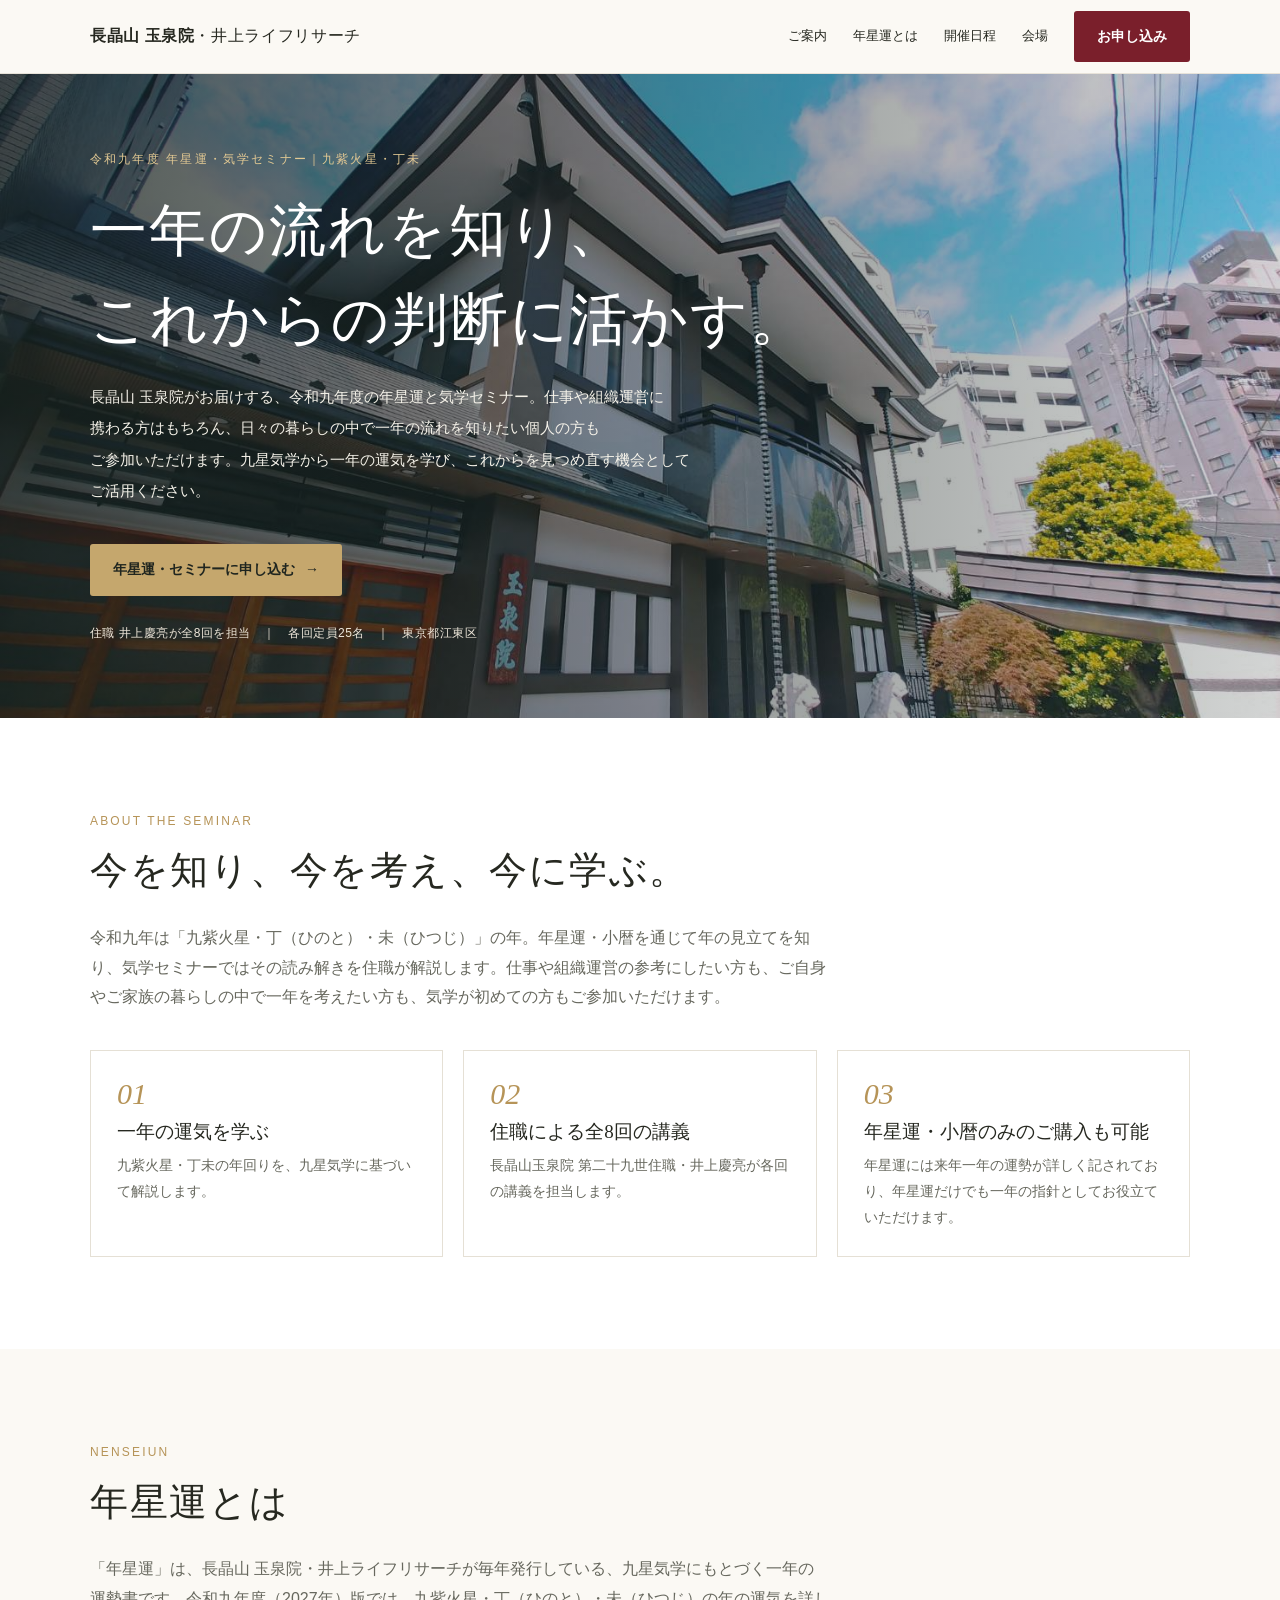
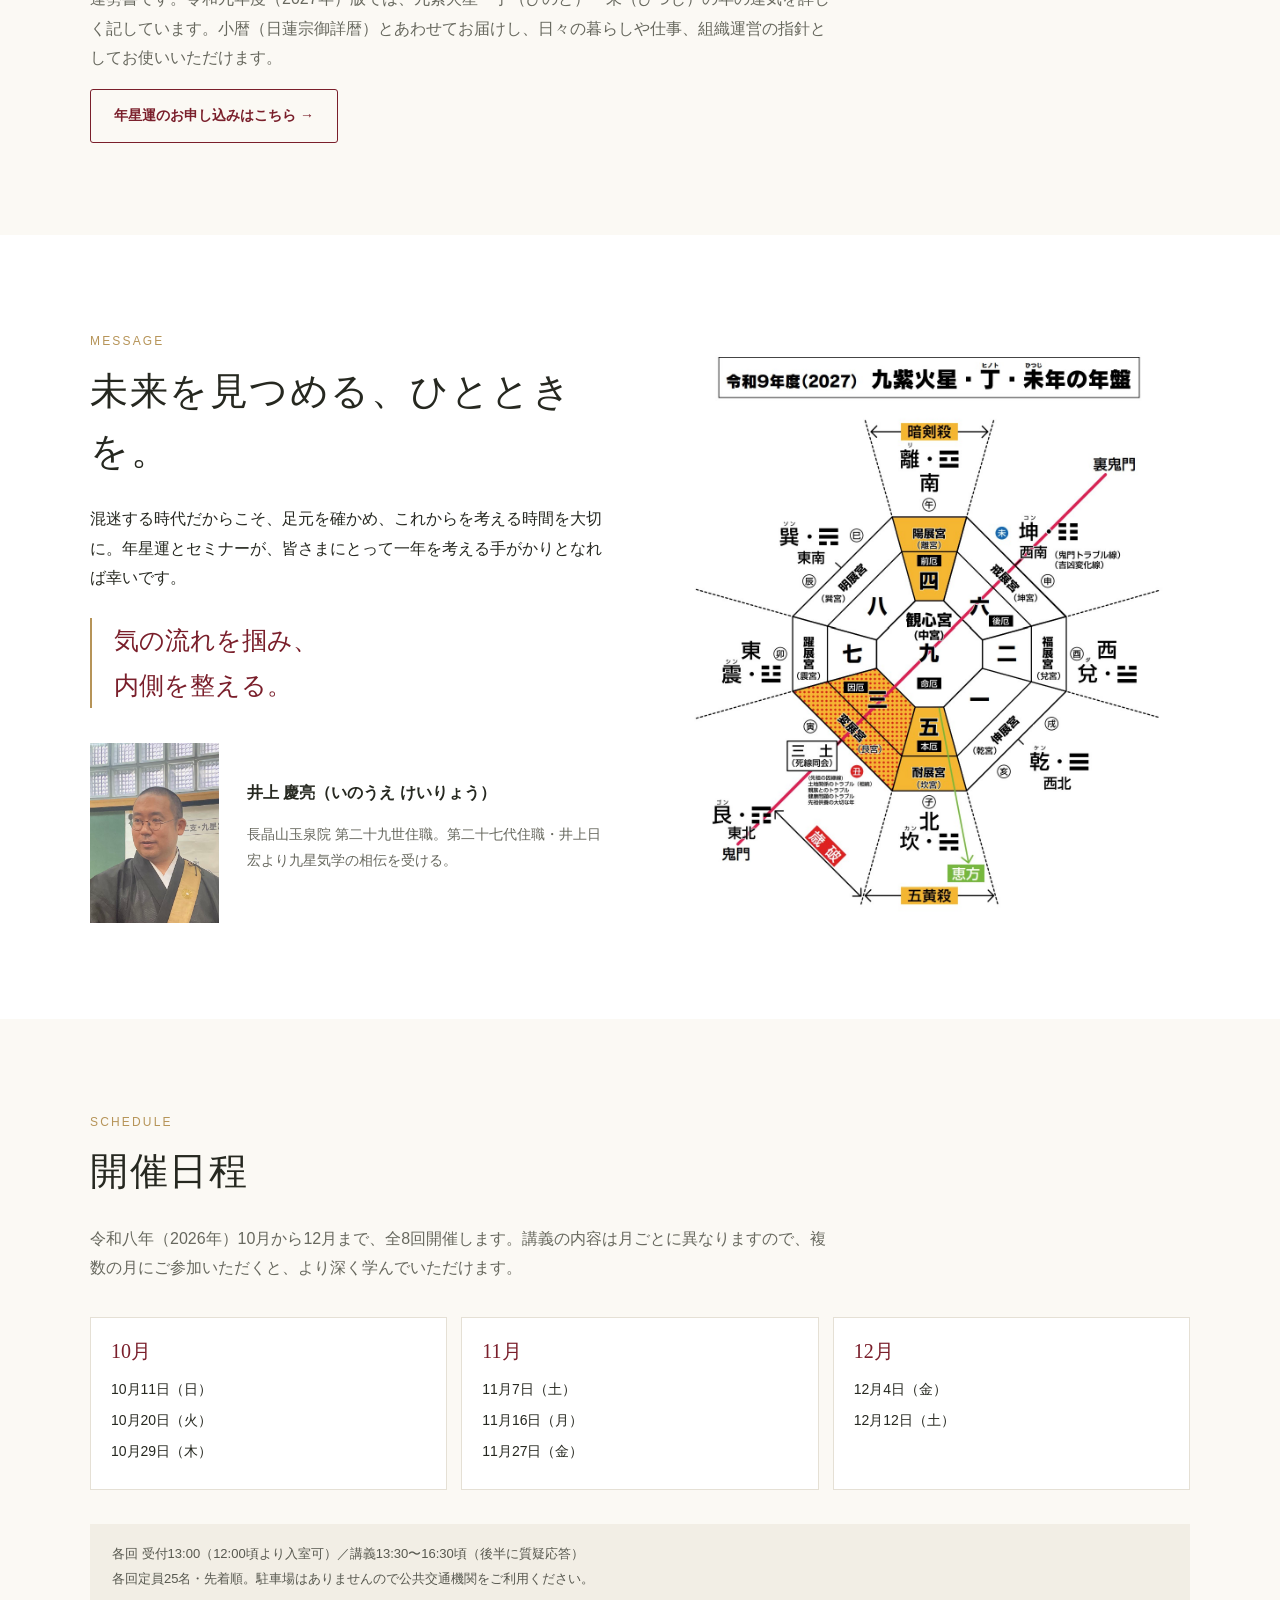
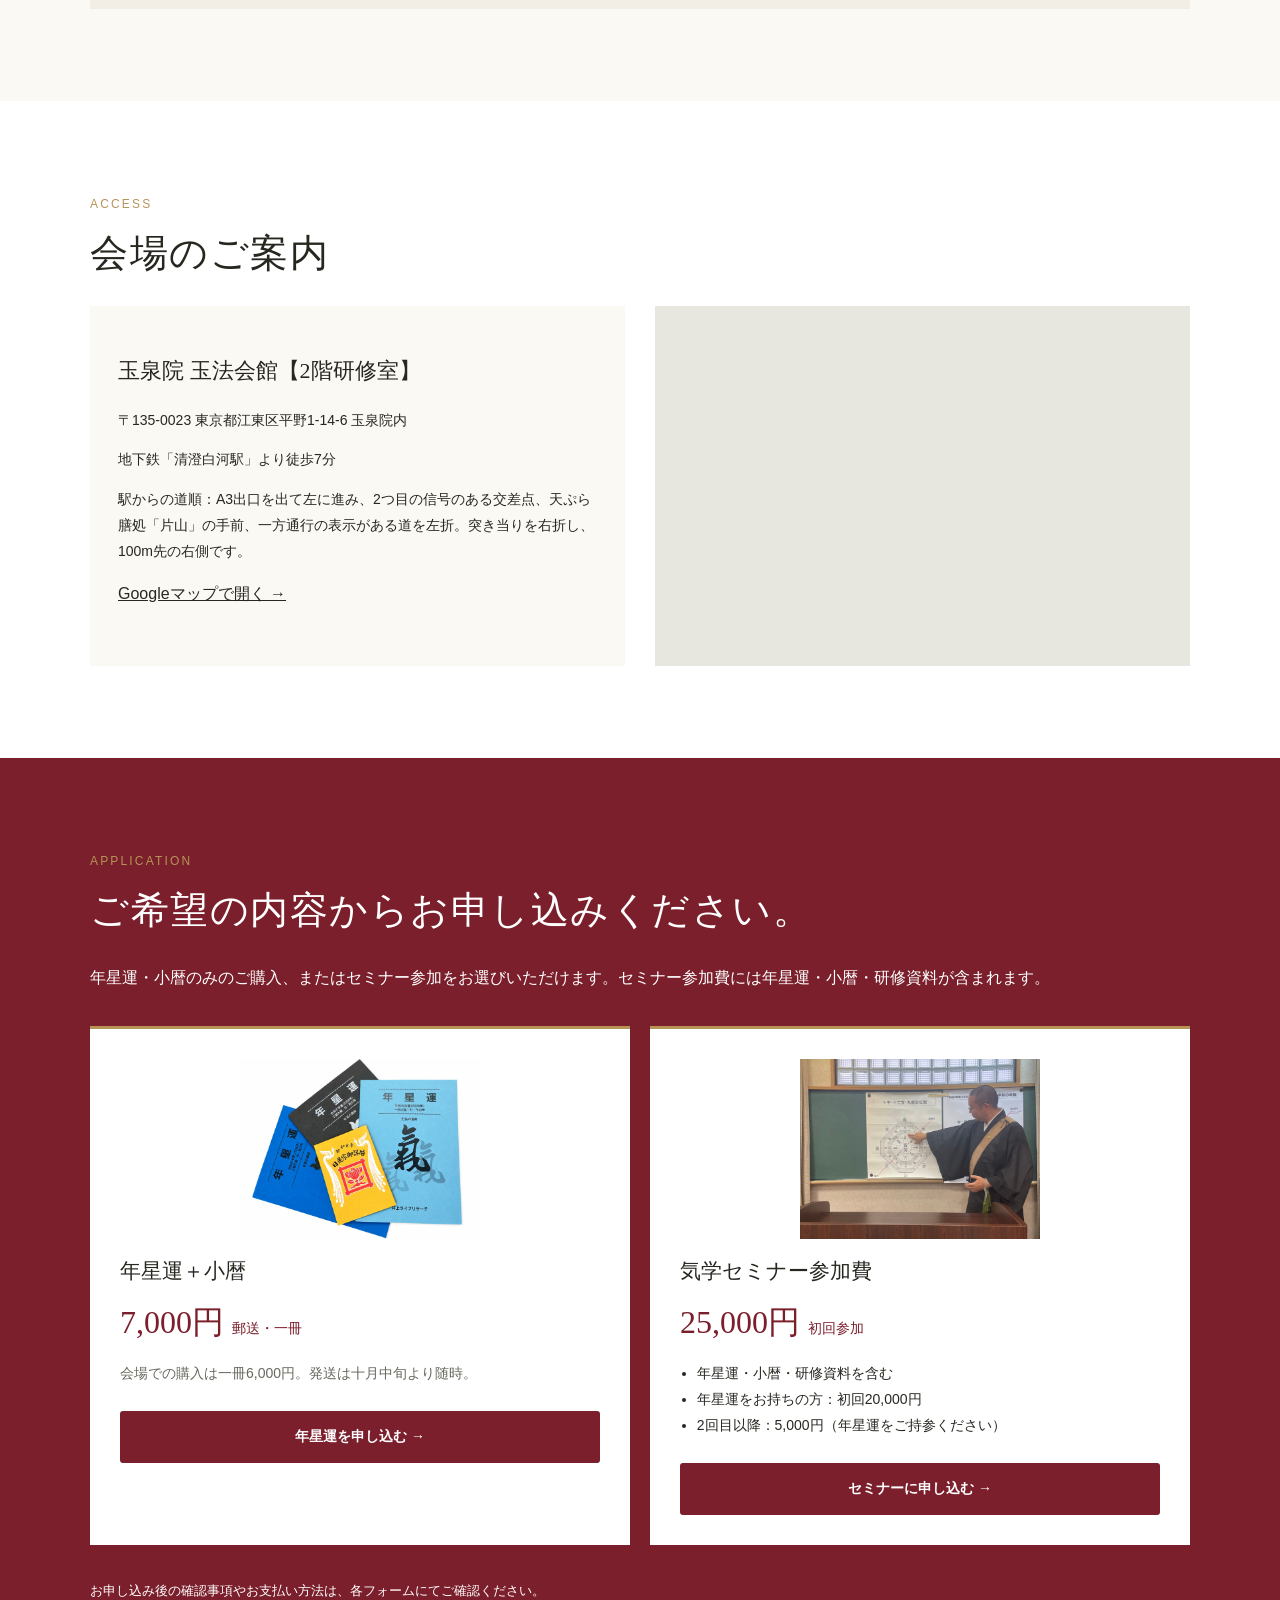
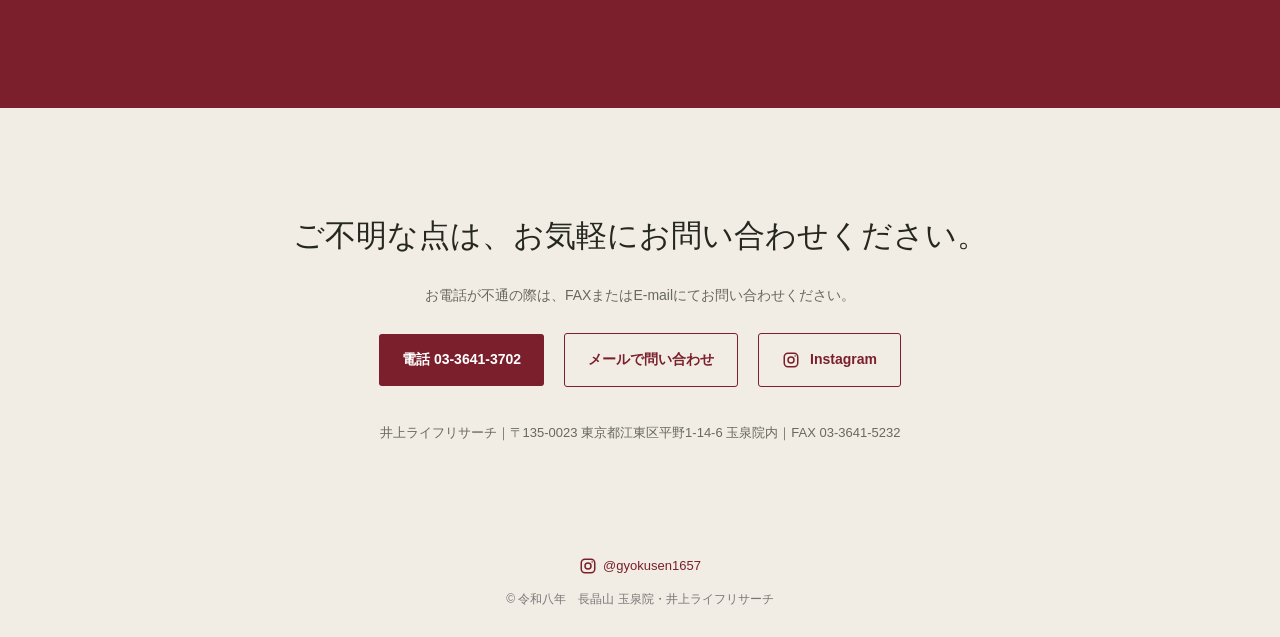
==== commit fa413269: "「年星運とは」と「今を知り、今を考え、今に学ぶ。」の順番を入れ替え Co-Authored-By: Claude Opus 5.5 <noreply@anthropic.com>" ====
--- a/index.html
+++ b/index.html
@@ -57,11 +57,11 @@
 </style>
 </head>
 <body>
-<header class="topbar"><div class="wrap nav"><a class="brand" href="#top">長晶山 玉泉院<span class="brand-sub">・井上ライフリサーチ</span></a><nav class="navlinks"><a href="#nenseiun">年星運とは</a><a href="#about">ご案内</a><a href="#schedule">開催日程</a><a href="#access">会場</a><a class="btn" href="#apply">お申し込み</a></nav></div></header>
+<header class="topbar"><div class="wrap nav"><a class="brand" href="#top">長晶山 玉泉院<span class="brand-sub">・井上ライフリサーチ</span></a><nav class="navlinks"><a href="#about">ご案内</a><a href="#nenseiun">年星運とは</a><a href="#schedule">開催日程</a><a href="#access">会場</a><a class="btn" href="#apply">お申し込み</a></nav></div></header>
 <main id="top">
 <section class="hero"><div class="wrap hero-inner"><h1 class="eyebrow">令和九年度 年星運・気学セミナー｜九紫火星・丁未</h1><div class="headline"><span>一年の流れを知り、</span><br><span>これからの判断に活かす。</span></div><p>長晶山 玉泉院がお届けする、令和九年度の年星運と気学セミナー。仕事や組織運営に携わる方はもちろん、日々の暮らしの中で一年の流れを知りたい個人の方もご参加いただけます。九星気学から一年の運気を学び、これからを見つめ直す機会としてご活用ください。</p><a class="btn" href="#apply">年星運・セミナーに申し込む <span>→</span></a><div class="trustline"><span>住職 井上慶亮が全8回を担当</span>　｜　<span>各回定員25名</span>　｜　<span>東京都江東区</span></div></div></section>
-<section class="section white" id="nenseiun"><div class="wrap"><div class="kicker">Nenseiun</div><h2>年星運とは</h2><p class="lead">「年星運」は、長晶山 玉泉院・井上ライフリサーチが毎年発行している、九星気学にもとづく一年の運勢書です。令和九年度（2027年）版では、九紫火星・丁（ひのと）・未（ひつじ）の年の運気を詳しく記しています。小暦（日蓮宗御詳暦）とあわせてお届けし、日々の暮らしや仕事、組織運営の指針としてお使いいただけます。</p><a class="btn outline" href="#apply">年星運のお申し込みはこちら →</a></div></section>
-<section class="section" id="about"><div class="wrap"><div class="kicker">About the seminar</div><h2>今を知り、今を考え、今に学ぶ。</h2><p class="lead">令和九年は「九紫火星・丁（ひのと）・未（ひつじ）」の年。年星運・小暦を通じて年の見立てを知り、気学セミナーではその読み解きを住職が解説します。仕事や組織運営の参考にしたい方も、ご自身やご家族の暮らしの中で一年を考えたい方も、気学が初めての方もご参加いただけます。</p><div class="grid"><article class="card"><div class="num">01</div><h3>一年の運気を学ぶ</h3><p>九紫火星・丁未の年回りを、九星気学に基づいて解説します。</p></article><article class="card"><div class="num">02</div><h3>住職による全8回の講義</h3><p>長晶山玉泉院 第二十九世住職・井上慶亮が各回の講義を担当します。</p></article><article class="card"><div class="num">03</div><h3>年星運・小暦のみのご購入も可能</h3><p>年星運には来年一年の運勢が詳しく記されており、年星運だけでも一年の指針としてお役立ていただけます。</p></article></div></div></section>
+<section class="section white" id="about"><div class="wrap"><div class="kicker">About the seminar</div><h2>今を知り、今を考え、今に学ぶ。</h2><p class="lead">令和九年は「九紫火星・丁（ひのと）・未（ひつじ）」の年。年星運・小暦を通じて年の見立てを知り、気学セミナーではその読み解きを住職が解説します。仕事や組織運営の参考にしたい方も、ご自身やご家族の暮らしの中で一年を考えたい方も、気学が初めての方もご参加いただけます。</p><div class="grid"><article class="card"><div class="num">01</div><h3>一年の運気を学ぶ</h3><p>九紫火星・丁未の年回りを、九星気学に基づいて解説します。</p></article><article class="card"><div class="num">02</div><h3>住職による全8回の講義</h3><p>長晶山玉泉院 第二十九世住職・井上慶亮が各回の講義を担当します。</p></article><article class="card"><div class="num">03</div><h3>年星運・小暦のみのご購入も可能</h3><p>年星運には来年一年の運勢が詳しく記されており、年星運だけでも一年の指針としてお役立ていただけます。</p></article></div></div></section>
+<section class="section" id="nenseiun"><div class="wrap"><div class="kicker">Nenseiun</div><h2>年星運とは</h2><p class="lead">「年星運」は、長晶山 玉泉院・井上ライフリサーチが毎年発行している、九星気学にもとづく一年の運勢書です。令和九年度（2027年）版では、九紫火星・丁（ひのと）・未（ひつじ）の年の運気を詳しく記しています。小暦（日蓮宗御詳暦）とあわせてお届けし、日々の暮らしや仕事、組織運営の指針としてお使いいただけます。</p><a class="btn outline" href="#apply">年星運のお申し込みはこちら →</a></div></section>
 <section class="section white"><div class="wrap split"><div><div class="kicker">Message</div><h2>未来を見つめる、ひとときを。</h2><p>混迷する時代だからこそ、足元を確かめ、これからを考える時間を大切に。年星運とセミナーが、皆さまにとって一年を考える手がかりとなれば幸いです。</p><div class="quote">気の流れを掴み、<br>内側を整える。</div><div class="teacher"><img src="assets/jushoku.jpg" alt="住職 井上慶亮"><div><strong>井上 慶亮（いのうえ けいりょう）</strong><p>長晶山玉泉院 第二十九世住職。第二十七代住職・井上日宏より九星気学の相伝を受ける。</p></div></div></div><img src="assets/nenban2027.jpg" alt="令和九年度の年盤"></div></section>
 <section class="section" id="schedule"><div class="wrap"><div class="kicker">Schedule</div><h2>開催日程</h2><p class="lead">令和八年（2026年）10月から12月まで、全8回開催します。講義の内容は月ごとに異なりますので、複数の月にご参加いただくと、より深く学んでいただけます。</p><div class="dates"><div class="datebox"><h3>10月</h3><p>10月11日（日）</p><p>10月20日（火）</p><p>10月29日（木）</p></div><div class="datebox"><h3>11月</h3><p>11月7日（土）</p><p>11月16日（月）</p><p>11月27日（金）</p></div><div class="datebox"><h3>12月</h3><p>12月4日（金）</p><p>12月12日（土）</p></div></div><div class="note">各回 受付13:00（12:00頃より入室可）／講義13:30〜16:30頃（後半に質疑応答）<br>各回定員25名・先着順。駐車場はありませんので公共交通機関をご利用ください。</div></div></section>
 <section class="section white" id="access"><div class="wrap"><div class="kicker">Access</div><h2>会場のご案内</h2><div class="venue"><div class="venue-card"><h3>玉泉院 玉法会館【2階研修室】</h3><p>〒135-0023 東京都江東区平野1-14-6 玉泉院内</p><p>地下鉄「清澄白河駅」より徒歩7分</p><p>駅からの道順：A3出口を出て左に進み、2つ目の信号のある交差点、天ぷら膳処「片山」の手前、一方通行の表示がある道を左折。突き当りを右折し、100m先の右側です。</p><a href="https://www.google.com/maps/search/?api=1&query=%E6%9D%B1%E4%BA%AC%E9%83%BD%E6%B1%9F%E6%9D%B1%E5%8C%BA%E5%B9%B3%E9%87%8E1-14-6%20%E7%8E%89%E6%B3%89%E9%99%A2" target="_blank" rel="noopener">Googleマップで開く →</a></div><div class="map"><iframe title="長晶山 玉泉院のGoogleマップ" src="https://maps.google.com/maps?q=%E9%95%B7%E6%99%B6%E5%B1%B1%20%E7%8E%89%E6%B3%89%E9%99%A2%20%E6%9D%B1%E4%BA%AC%E9%83%BD%E6%B1%9F%E6%9D%B1%E5%8C%BA%E5%B9%B3%E9%87%8E1-14-6&t=&z=16&ie=UTF8&iwloc=&output=embed" loading="lazy" referrerpolicy="no-referrer-when-downgrade" allowfullscreen></iframe></div></div></div></section>
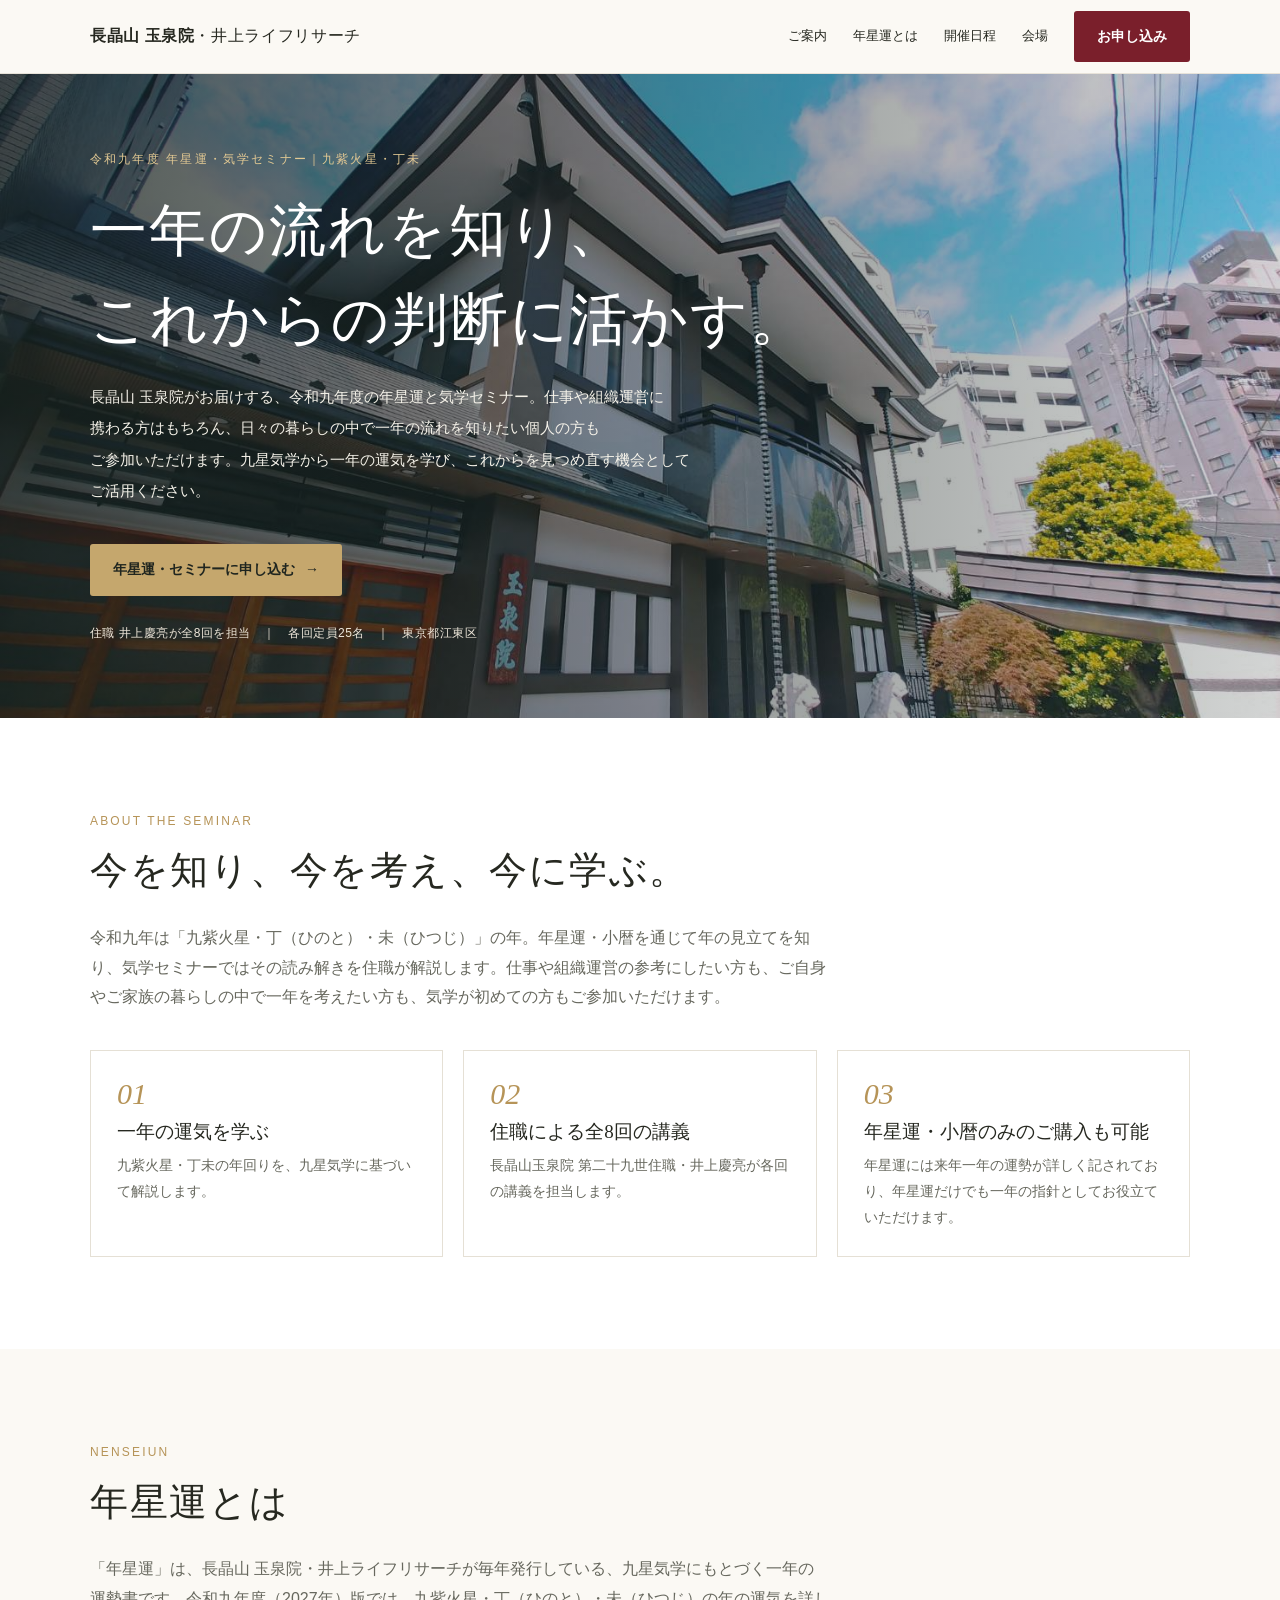
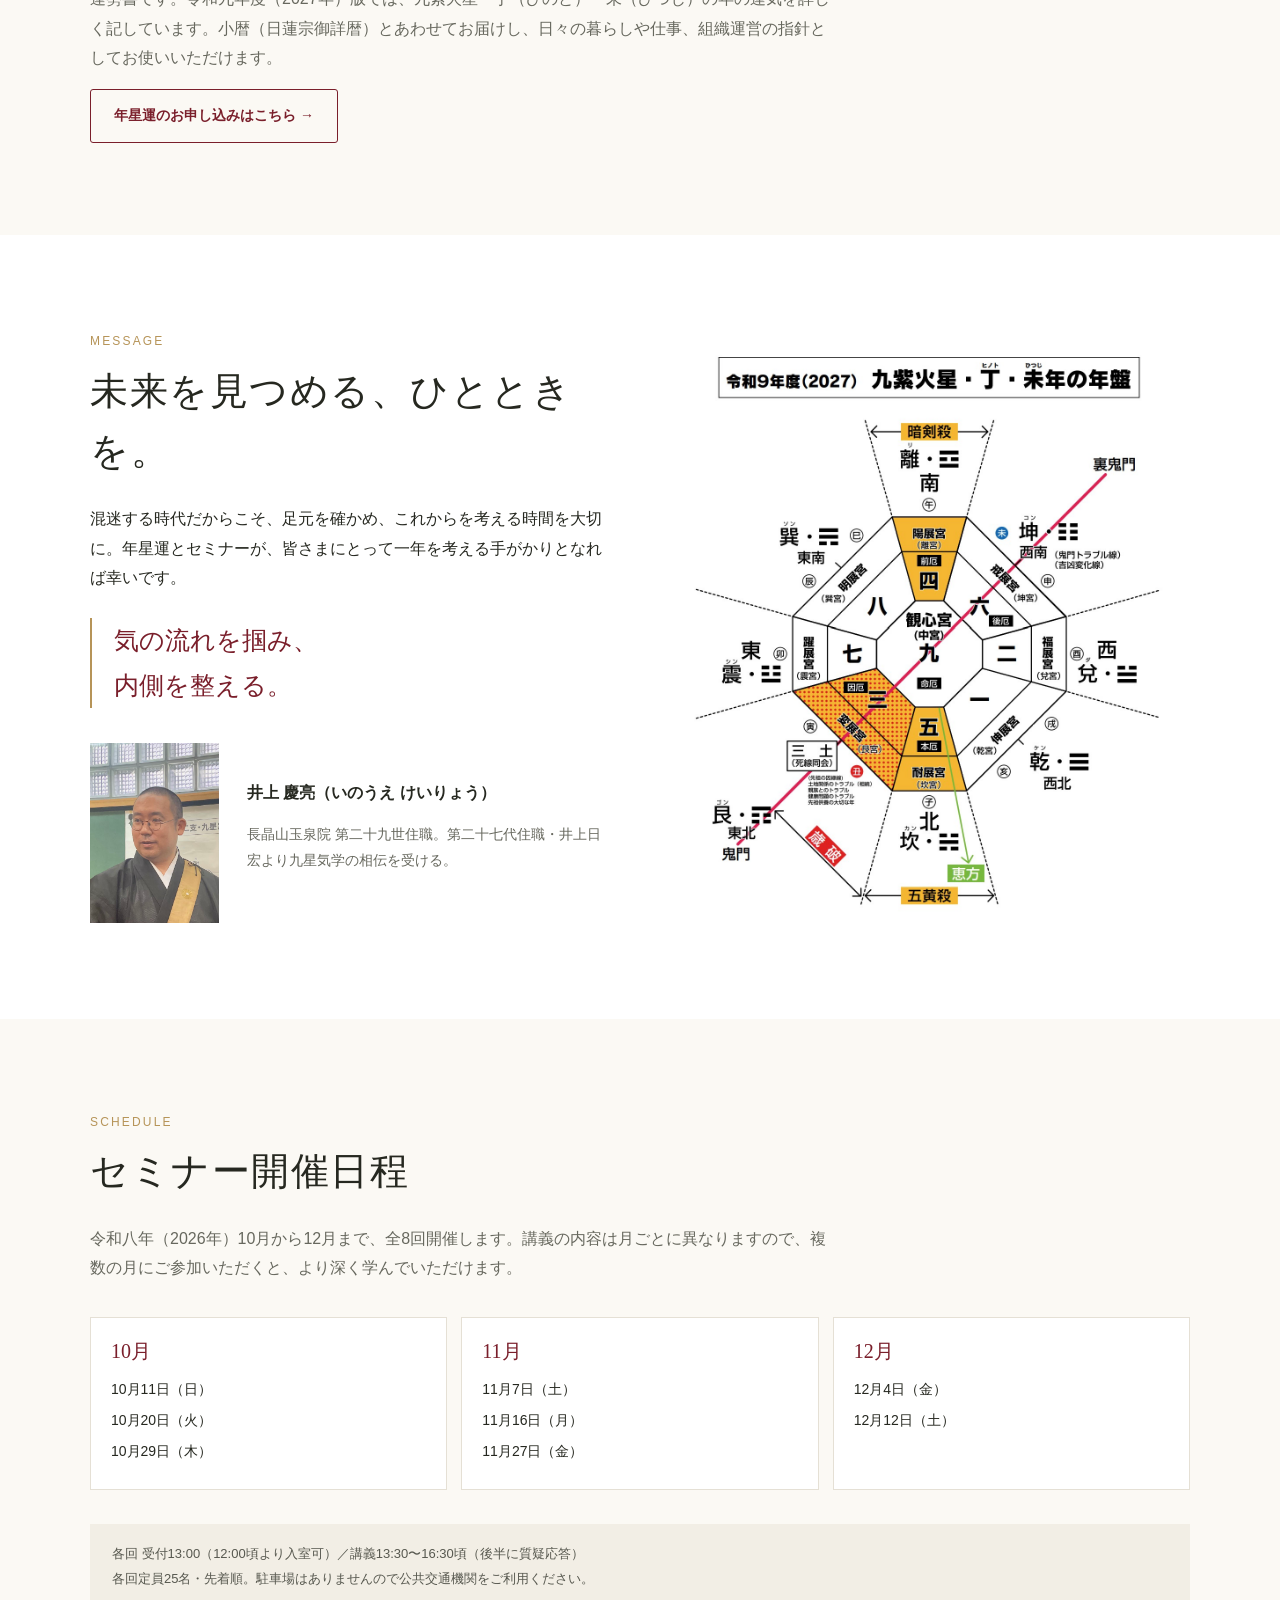
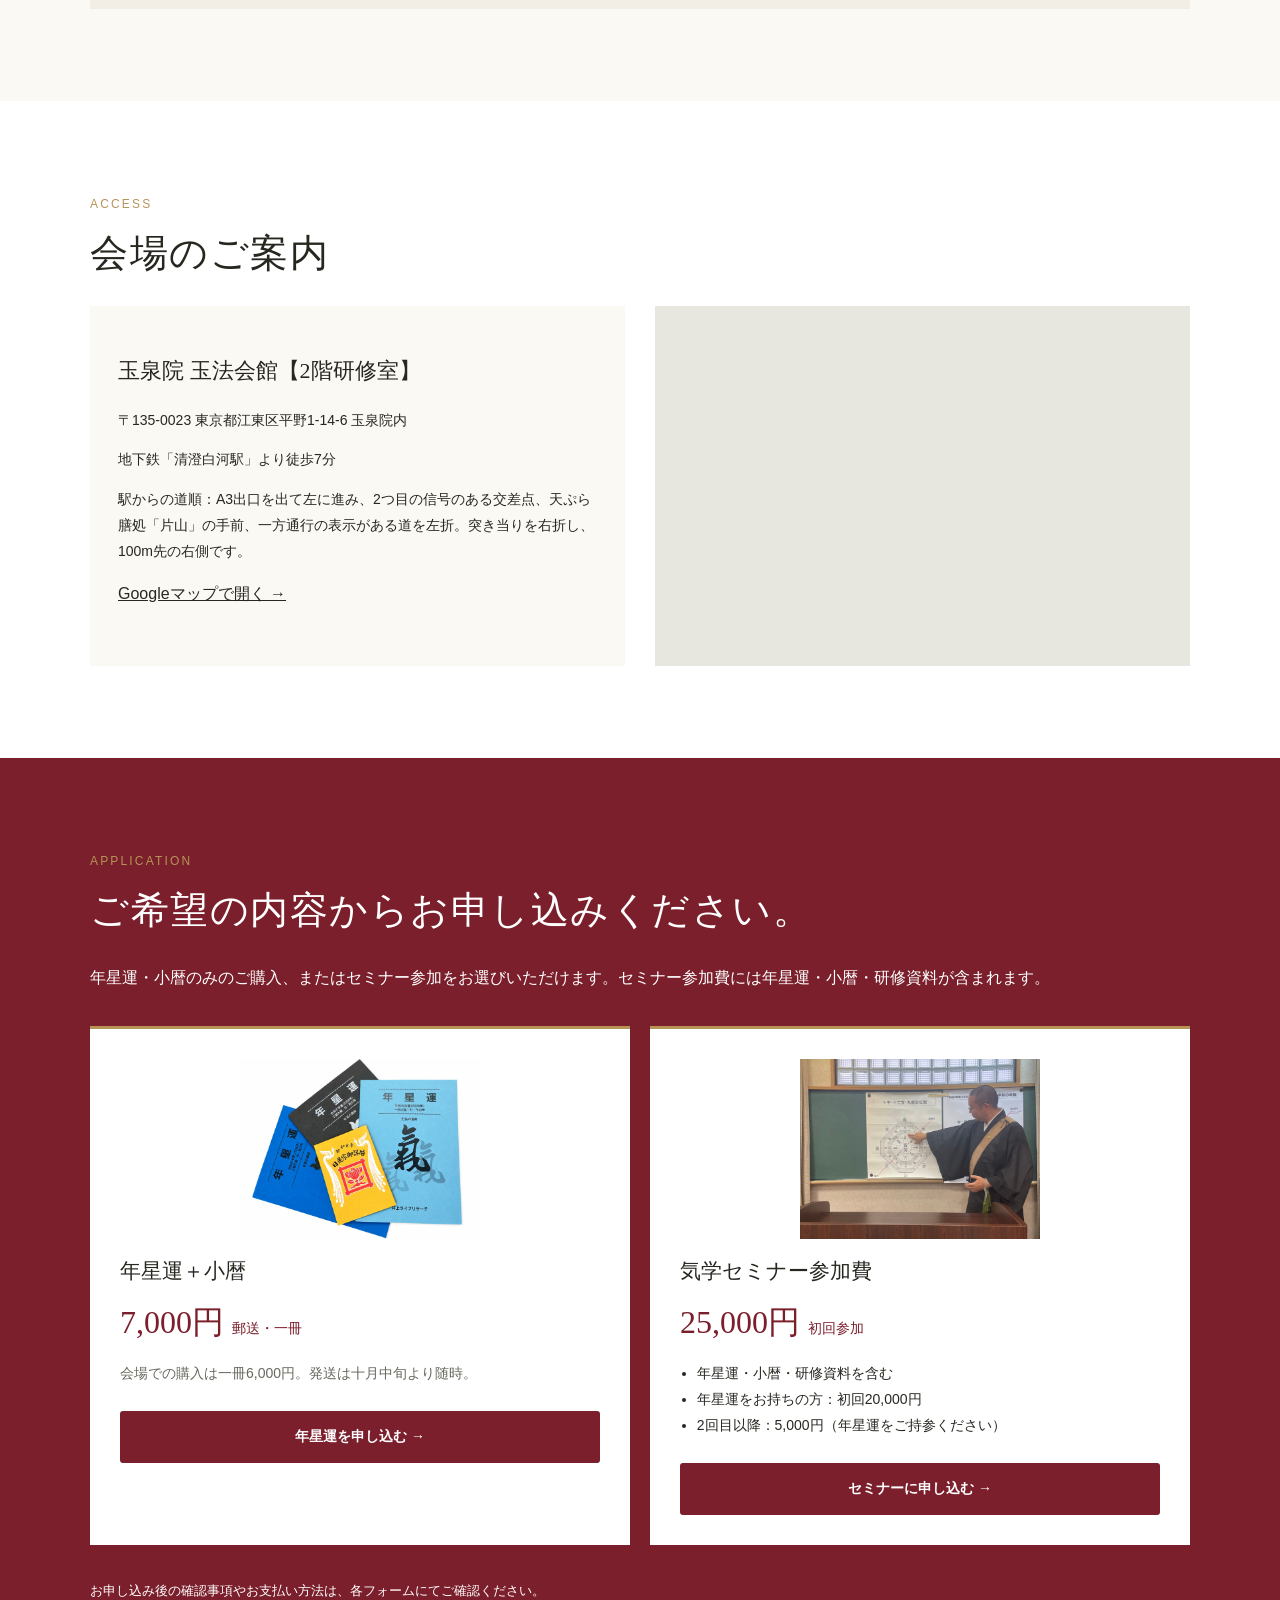
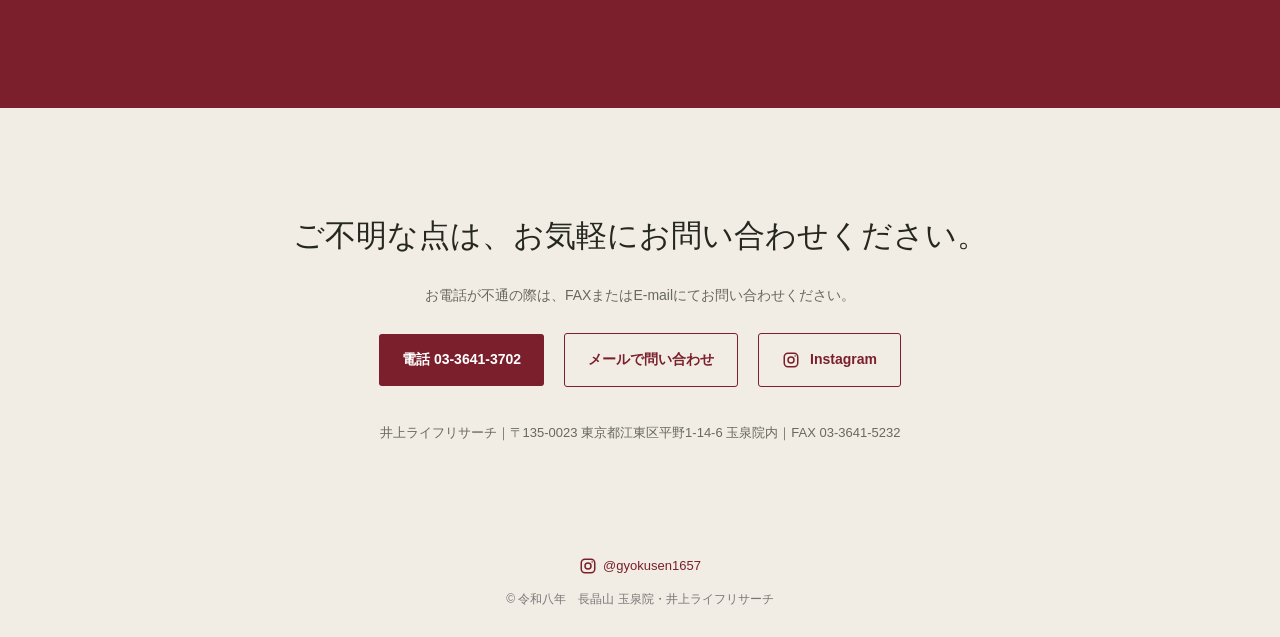
==== commit 9257eed7: "見出し「開催日程」を「セミナー開催日程」に変更 Co-Authored-By: Claude Opus 5.5 <noreply@anthropic.com>" ====
--- a/index.html
+++ b/index.html
@@ -63,7 +63,7 @@
 <section class="section white" id="about"><div class="wrap"><div class="kicker">About the seminar</div><h2>今を知り、今を考え、今に学ぶ。</h2><p class="lead">令和九年は「九紫火星・丁（ひのと）・未（ひつじ）」の年。年星運・小暦を通じて年の見立てを知り、気学セミナーではその読み解きを住職が解説します。仕事や組織運営の参考にしたい方も、ご自身やご家族の暮らしの中で一年を考えたい方も、気学が初めての方もご参加いただけます。</p><div class="grid"><article class="card"><div class="num">01</div><h3>一年の運気を学ぶ</h3><p>九紫火星・丁未の年回りを、九星気学に基づいて解説します。</p></article><article class="card"><div class="num">02</div><h3>住職による全8回の講義</h3><p>長晶山玉泉院 第二十九世住職・井上慶亮が各回の講義を担当します。</p></article><article class="card"><div class="num">03</div><h3>年星運・小暦のみのご購入も可能</h3><p>年星運には来年一年の運勢が詳しく記されており、年星運だけでも一年の指針としてお役立ていただけます。</p></article></div></div></section>
 <section class="section" id="nenseiun"><div class="wrap"><div class="kicker">Nenseiun</div><h2>年星運とは</h2><p class="lead">「年星運」は、長晶山 玉泉院・井上ライフリサーチが毎年発行している、九星気学にもとづく一年の運勢書です。令和九年度（2027年）版では、九紫火星・丁（ひのと）・未（ひつじ）の年の運気を詳しく記しています。小暦（日蓮宗御詳暦）とあわせてお届けし、日々の暮らしや仕事、組織運営の指針としてお使いいただけます。</p><a class="btn outline" href="#apply">年星運のお申し込みはこちら →</a></div></section>
 <section class="section white"><div class="wrap split"><div><div class="kicker">Message</div><h2>未来を見つめる、ひとときを。</h2><p>混迷する時代だからこそ、足元を確かめ、これからを考える時間を大切に。年星運とセミナーが、皆さまにとって一年を考える手がかりとなれば幸いです。</p><div class="quote">気の流れを掴み、<br>内側を整える。</div><div class="teacher"><img src="assets/jushoku.jpg" alt="住職 井上慶亮"><div><strong>井上 慶亮（いのうえ けいりょう）</strong><p>長晶山玉泉院 第二十九世住職。第二十七代住職・井上日宏より九星気学の相伝を受ける。</p></div></div></div><img src="assets/nenban2027.jpg" alt="令和九年度の年盤"></div></section>
-<section class="section" id="schedule"><div class="wrap"><div class="kicker">Schedule</div><h2>開催日程</h2><p class="lead">令和八年（2026年）10月から12月まで、全8回開催します。講義の内容は月ごとに異なりますので、複数の月にご参加いただくと、より深く学んでいただけます。</p><div class="dates"><div class="datebox"><h3>10月</h3><p>10月11日（日）</p><p>10月20日（火）</p><p>10月29日（木）</p></div><div class="datebox"><h3>11月</h3><p>11月7日（土）</p><p>11月16日（月）</p><p>11月27日（金）</p></div><div class="datebox"><h3>12月</h3><p>12月4日（金）</p><p>12月12日（土）</p></div></div><div class="note">各回 受付13:00（12:00頃より入室可）／講義13:30〜16:30頃（後半に質疑応答）<br>各回定員25名・先着順。駐車場はありませんので公共交通機関をご利用ください。</div></div></section>
+<section class="section" id="schedule"><div class="wrap"><div class="kicker">Schedule</div><h2>セミナー開催日程</h2><p class="lead">令和八年（2026年）10月から12月まで、全8回開催します。講義の内容は月ごとに異なりますので、複数の月にご参加いただくと、より深く学んでいただけます。</p><div class="dates"><div class="datebox"><h3>10月</h3><p>10月11日（日）</p><p>10月20日（火）</p><p>10月29日（木）</p></div><div class="datebox"><h3>11月</h3><p>11月7日（土）</p><p>11月16日（月）</p><p>11月27日（金）</p></div><div class="datebox"><h3>12月</h3><p>12月4日（金）</p><p>12月12日（土）</p></div></div><div class="note">各回 受付13:00（12:00頃より入室可）／講義13:30〜16:30頃（後半に質疑応答）<br>各回定員25名・先着順。駐車場はありませんので公共交通機関をご利用ください。</div></div></section>
 <section class="section white" id="access"><div class="wrap"><div class="kicker">Access</div><h2>会場のご案内</h2><div class="venue"><div class="venue-card"><h3>玉泉院 玉法会館【2階研修室】</h3><p>〒135-0023 東京都江東区平野1-14-6 玉泉院内</p><p>地下鉄「清澄白河駅」より徒歩7分</p><p>駅からの道順：A3出口を出て左に進み、2つ目の信号のある交差点、天ぷら膳処「片山」の手前、一方通行の表示がある道を左折。突き当りを右折し、100m先の右側です。</p><a href="https://www.google.com/maps/search/?api=1&query=%E6%9D%B1%E4%BA%AC%E9%83%BD%E6%B1%9F%E6%9D%B1%E5%8C%BA%E5%B9%B3%E9%87%8E1-14-6%20%E7%8E%89%E6%B3%89%E9%99%A2" target="_blank" rel="noopener">Googleマップで開く →</a></div><div class="map"><iframe title="長晶山 玉泉院のGoogleマップ" src="https://maps.google.com/maps?q=%E9%95%B7%E6%99%B6%E5%B1%B1%20%E7%8E%89%E6%B3%89%E9%99%A2%20%E6%9D%B1%E4%BA%AC%E9%83%BD%E6%B1%9F%E6%9D%B1%E5%8C%BA%E5%B9%B3%E9%87%8E1-14-6&t=&z=16&ie=UTF8&iwloc=&output=embed" loading="lazy" referrerpolicy="no-referrer-when-downgrade" allowfullscreen></iframe></div></div></div></section>
 <section class="section green" id="apply"><div class="wrap"><div class="kicker">Application</div><h2>ご希望の内容からお申し込みください。</h2><p>年星運・小暦のみのご購入、またはセミナー参加をお選びいただけます。セミナー参加費には年星運・小暦・研修資料が含まれます。</p><div class="pricing"><article class="pricecard"><img class="pricecard-img" src="assets/nenseiun-koyomi.webp" alt="年星運と小暦（日蓮宗御詳暦）" loading="lazy"><h3>年星運＋小暦</h3><div class="price">7,000円 <small>郵送・一冊</small></div><p>会場での購入は一冊6,000円。発送は十月中旬より随時。</p><a class="btn" href="https://forms.gle/6NFmsHAsHeCXVW899" target="_blank" rel="noopener">年星運を申し込む →</a></article><article class="pricecard"><img class="pricecard-img crop" src="assets/seminar.jpg" alt="気学セミナーで年盤を解説する住職 井上慶亮" loading="lazy"><h3>気学セミナー参加費</h3><div class="price">25,000円 <small>初回参加</small></div><ul><li>年星運・小暦・研修資料を含む</li><li>年星運をお持ちの方：初回20,000円</li><li>2回目以降：5,000円（年星運をご持参ください）</li></ul><a class="btn" href="https://forms.gle/kEQXgV5o635DG3sF6" target="_blank" rel="noopener">セミナーに申し込む →</a></article></div><p style="font-size:13px">お申し込み後の確認事項やお支払い方法は、各フォームにてご確認ください。</p></div></section>
 <section class="ctaend"><h2>ご不明な点は、お気軽にお問い合わせください。</h2><p>お電話が不通の際は、FAXまたはE-mailにてお問い合わせください。</p><a class="btn" href="tel:0336413702">電話 03-3641-3702</a><a class="btn outline" href="mailto:kyusei334@gmail.com">メールで問い合わせ</a><a class="btn outline" href="https://www.instagram.com/gyokusen1657/" target="_blank" rel="noopener"><svg class="ig" viewBox="0 0 24 24" width="18" height="18" aria-hidden="true" fill="none" stroke="currentColor" stroke-width="2"><rect x="3" y="3" width="18" height="18" rx="5"/><circle cx="12" cy="12" r="4"/><circle cx="17.5" cy="6.5" r="1" fill="currentColor" stroke="none"/></svg>Instagram</a><div class="contact">井上ライフリサーチ｜〒135-0023 東京都江東区平野1-14-6 玉泉院内｜FAX 03-3641-5232</div></section>
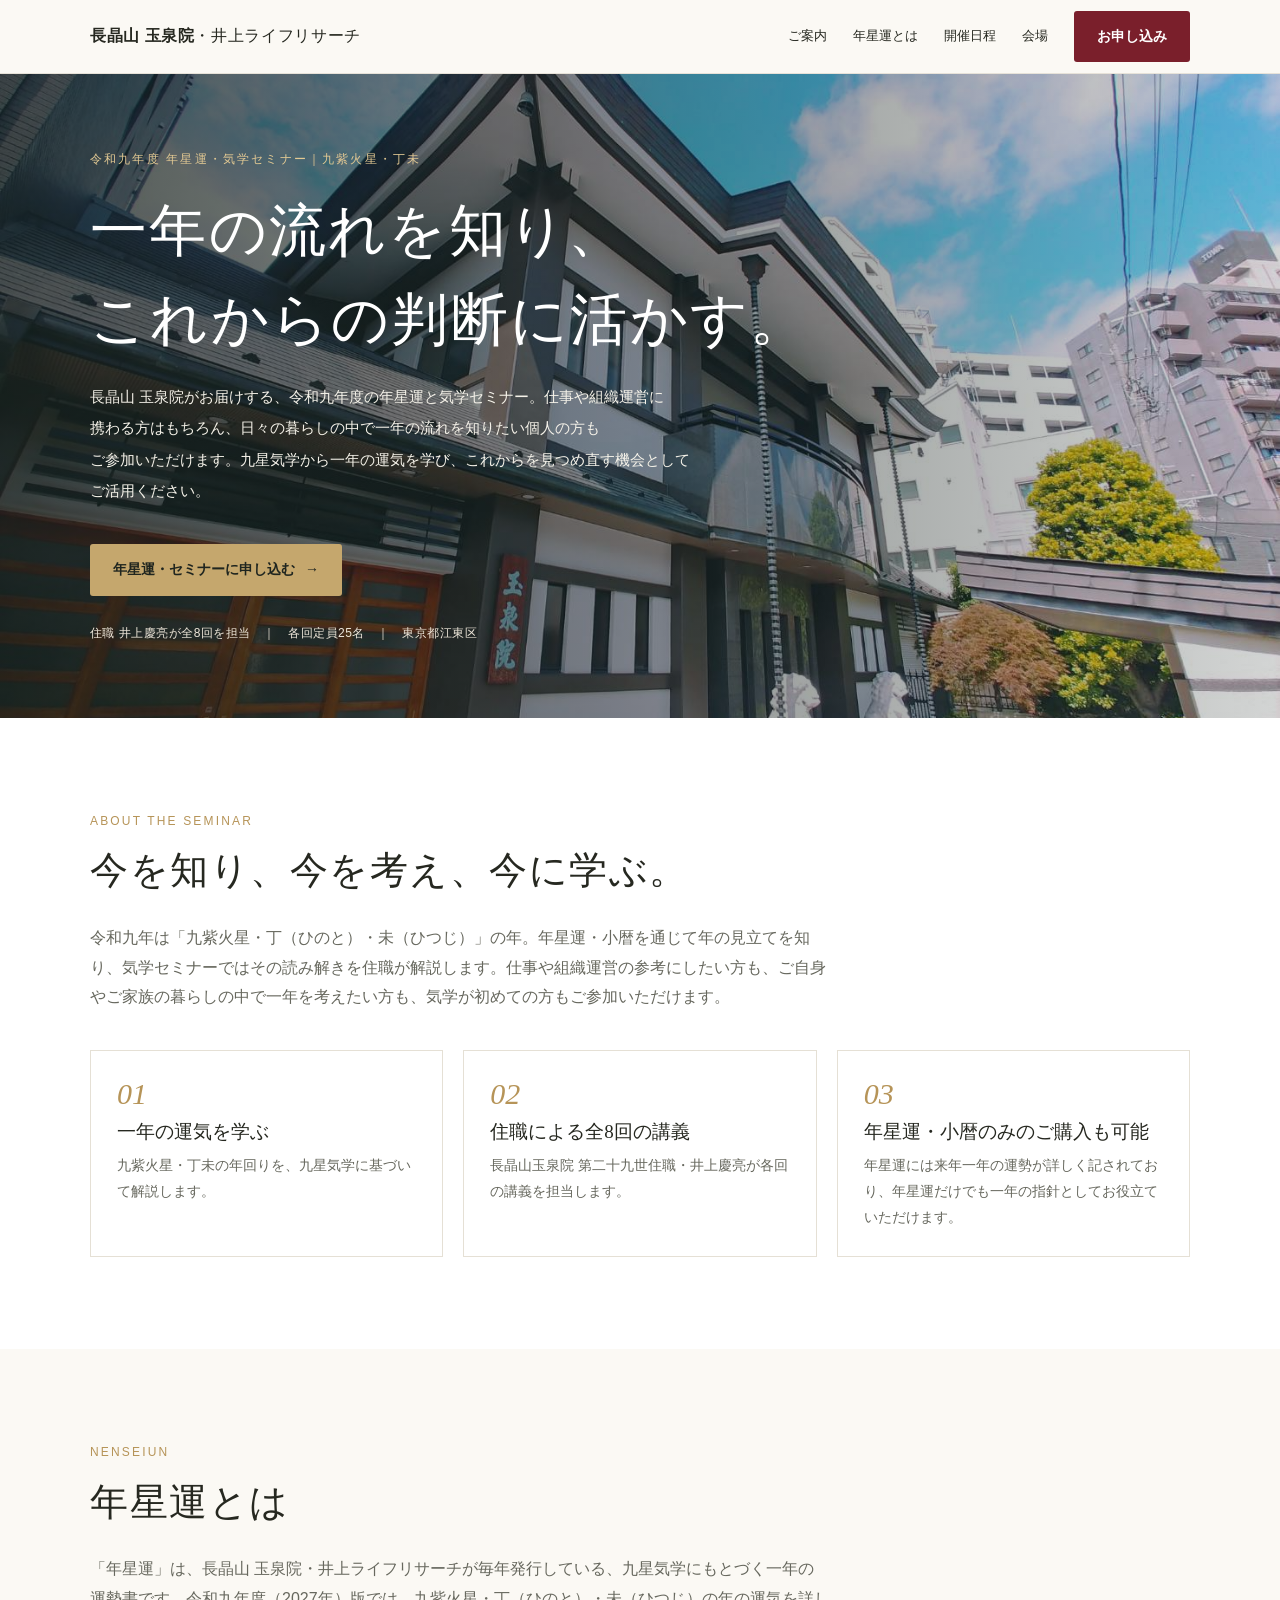
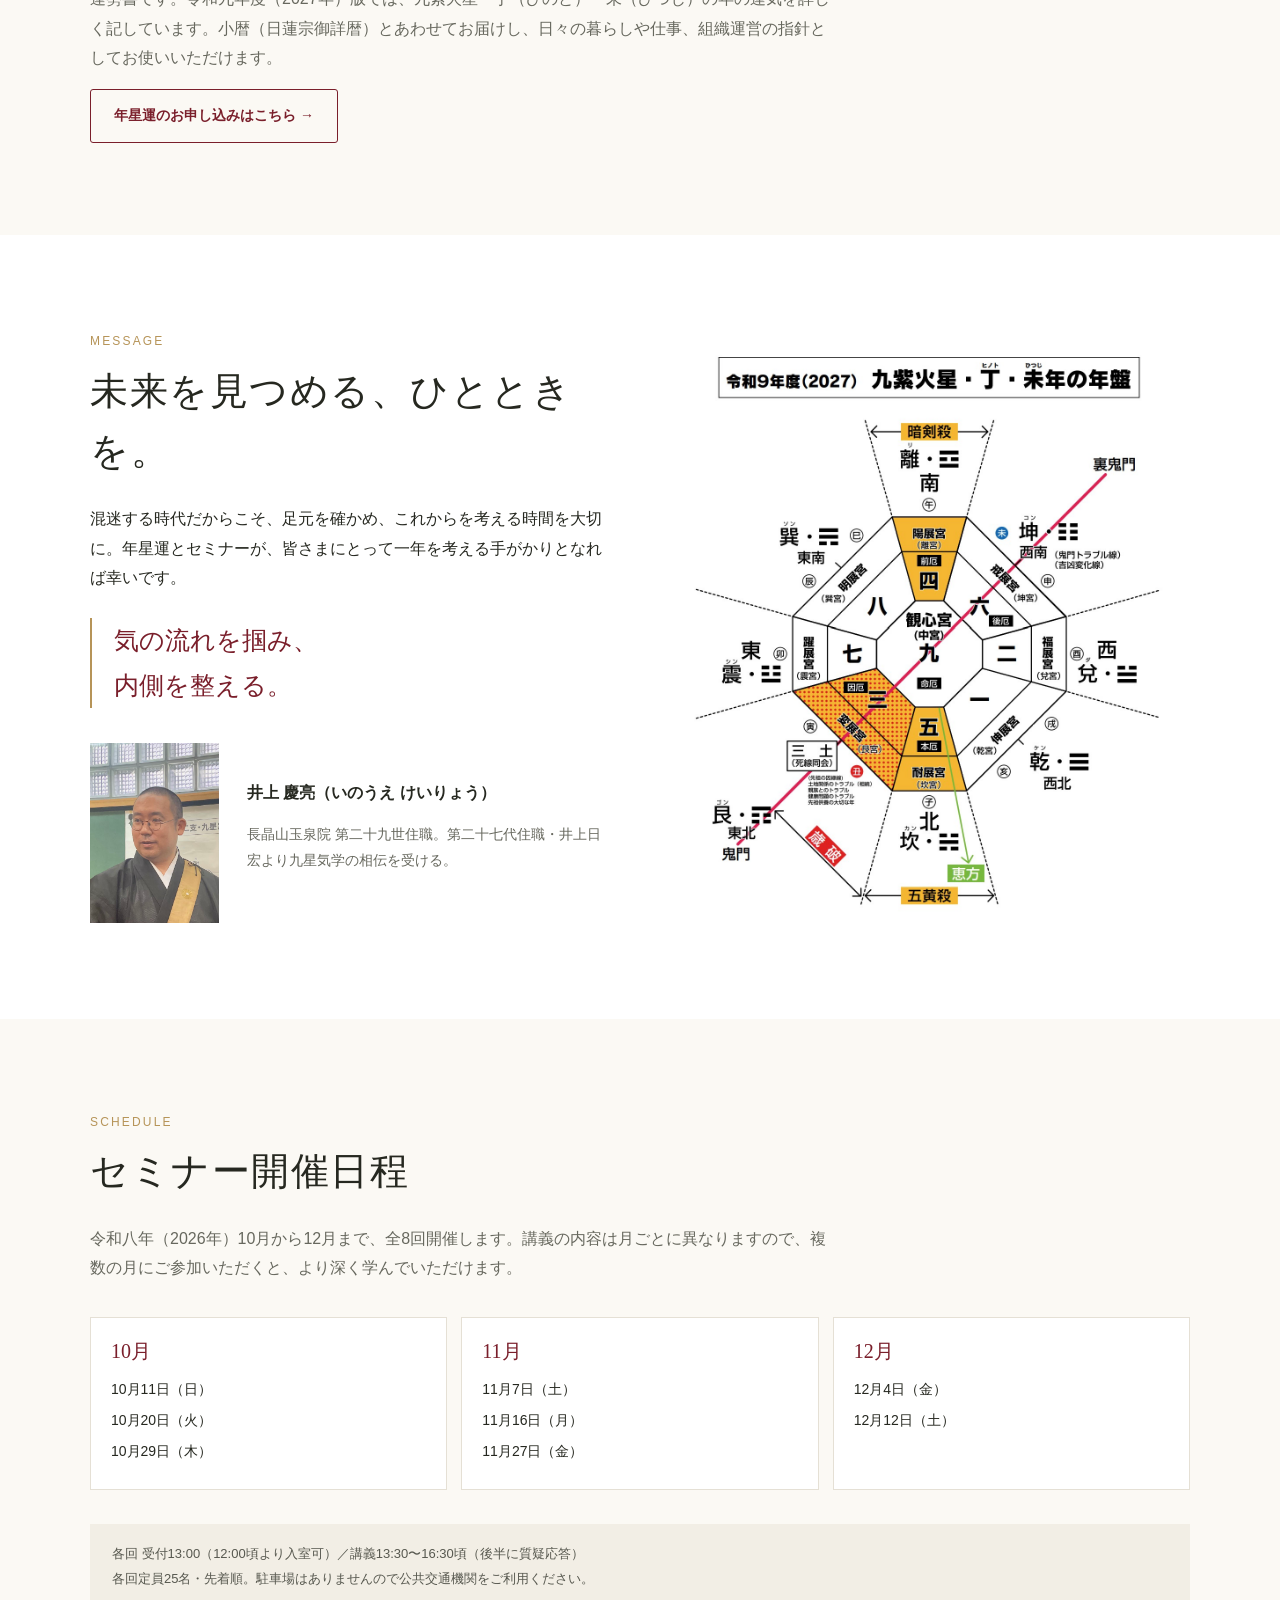
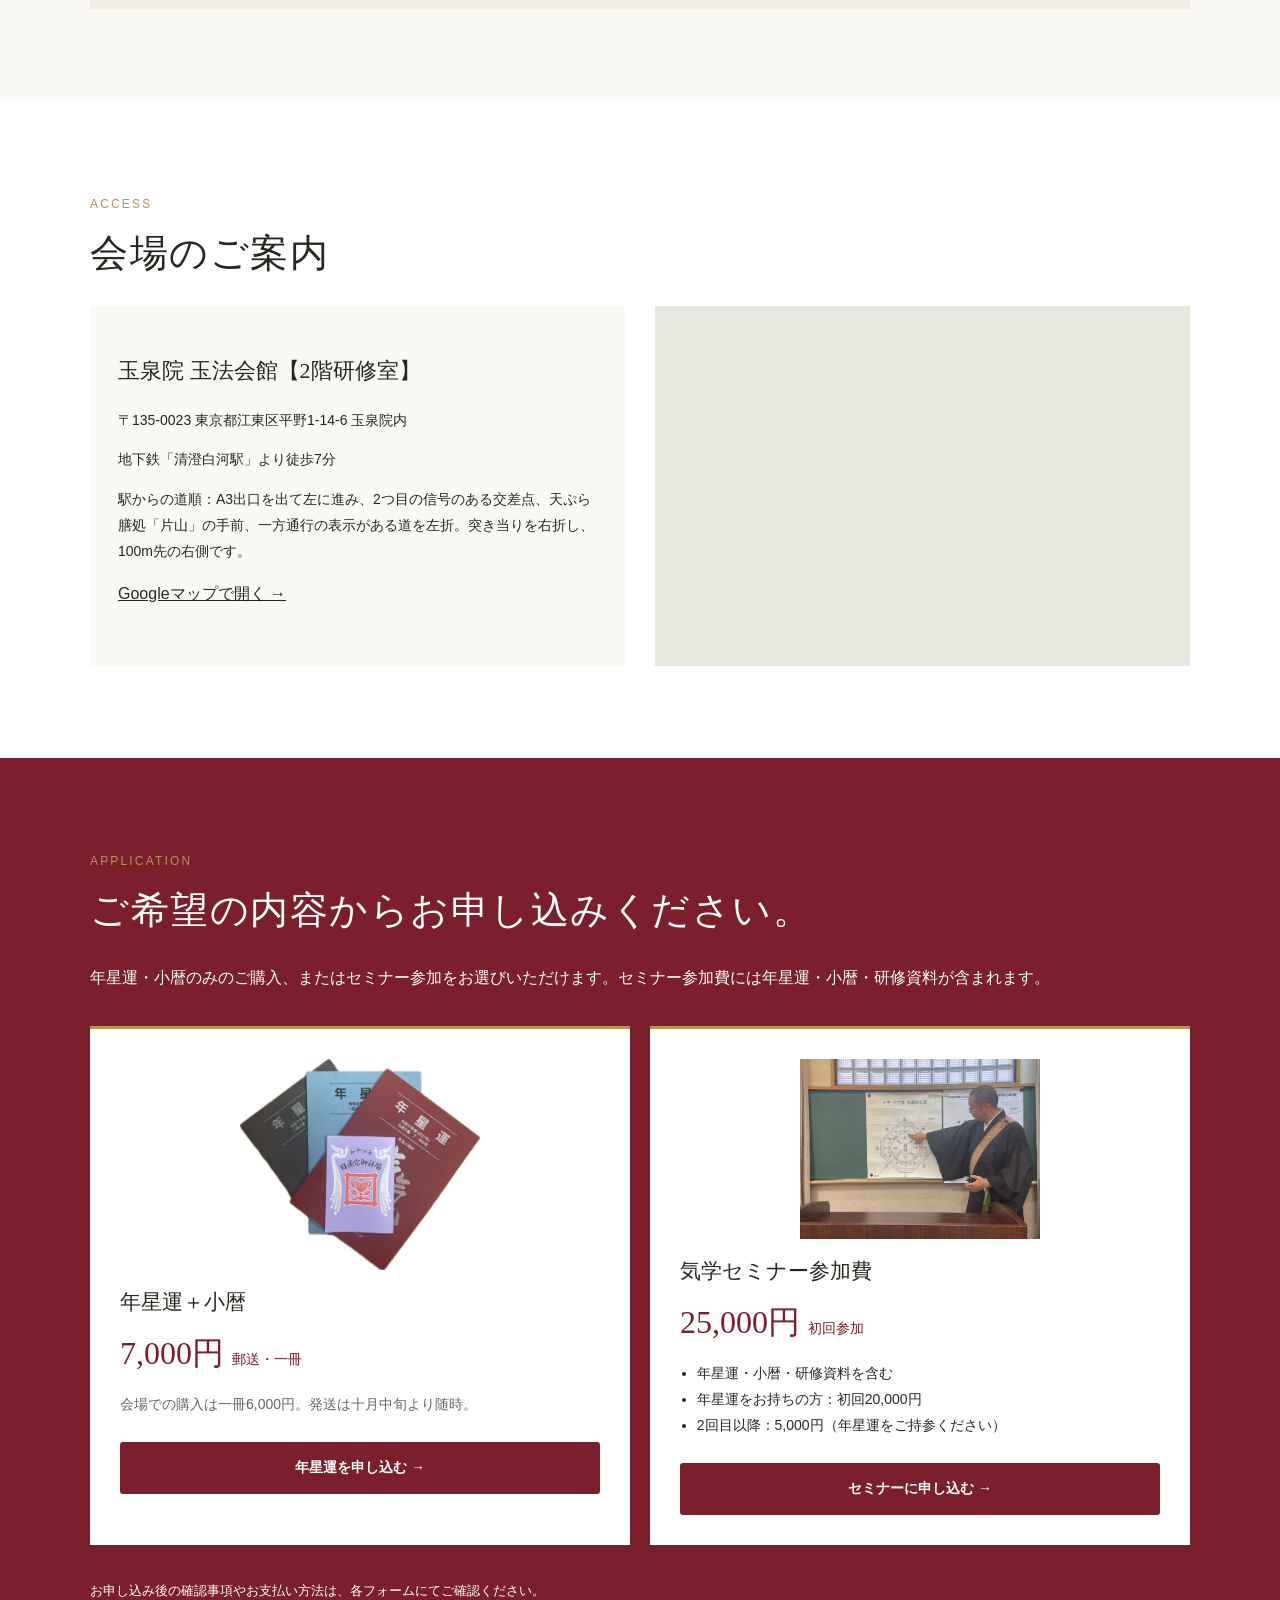
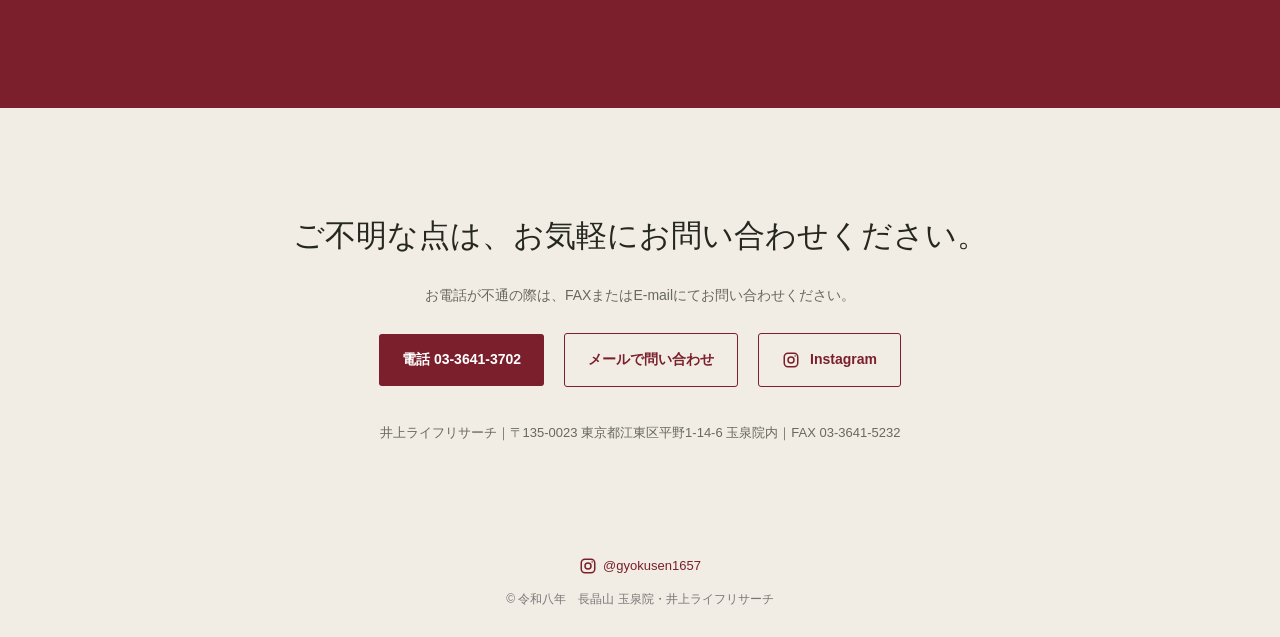
==== commit a87287e5: "年星運＋小暦の写真を令和9年度版に差し替え Co-Authored-By: Claude Opus 5.5 <noreply@anthropic.com>" ====
--- a/index.html
+++ b/index.html
@@ -32,7 +32,7 @@
       "@type": "Product",
       "name": "年星運 令和九年度（2027年）版＋小暦",
       "description": "九星気学にもとづく一年の運勢書。令和九年度（2027年）九紫火星・丁未の年の運気を詳しく記した年星運に、小暦（日蓮宗御詳暦）が付きます。",
-      "image": "https://gyokuseninnichirenshu-maker.github.io/kyusei334/assets/nenseiun-koyomi.webp",
+      "image": "https://gyokuseninnichirenshu-maker.github.io/kyusei334/assets/nenseiun-koyomi-2027.webp",
       "brand": {"@id": "https://gyokuseninnichirenshu-maker.github.io/kyusei334/#org"},
       "offers": {"@type": "Offer", "price": "7000", "priceCurrency": "JPY", "availability": "https://schema.org/InStock", "url": "https://gyokuseninnichirenshu-maker.github.io/kyusei334/#apply", "seller": {"@id": "https://gyokuseninnichirenshu-maker.github.io/kyusei334/#org"}}
     }
@@ -65,7 +65,7 @@
 <section class="section white"><div class="wrap split"><div><div class="kicker">Message</div><h2>未来を見つめる、ひとときを。</h2><p>混迷する時代だからこそ、足元を確かめ、これからを考える時間を大切に。年星運とセミナーが、皆さまにとって一年を考える手がかりとなれば幸いです。</p><div class="quote">気の流れを掴み、<br>内側を整える。</div><div class="teacher"><img src="assets/jushoku.jpg" alt="住職 井上慶亮"><div><strong>井上 慶亮（いのうえ けいりょう）</strong><p>長晶山玉泉院 第二十九世住職。第二十七代住職・井上日宏より九星気学の相伝を受ける。</p></div></div></div><img src="assets/nenban2027.jpg" alt="令和九年度の年盤"></div></section>
 <section class="section" id="schedule"><div class="wrap"><div class="kicker">Schedule</div><h2>セミナー開催日程</h2><p class="lead">令和八年（2026年）10月から12月まで、全8回開催します。講義の内容は月ごとに異なりますので、複数の月にご参加いただくと、より深く学んでいただけます。</p><div class="dates"><div class="datebox"><h3>10月</h3><p>10月11日（日）</p><p>10月20日（火）</p><p>10月29日（木）</p></div><div class="datebox"><h3>11月</h3><p>11月7日（土）</p><p>11月16日（月）</p><p>11月27日（金）</p></div><div class="datebox"><h3>12月</h3><p>12月4日（金）</p><p>12月12日（土）</p></div></div><div class="note">各回 受付13:00（12:00頃より入室可）／講義13:30〜16:30頃（後半に質疑応答）<br>各回定員25名・先着順。駐車場はありませんので公共交通機関をご利用ください。</div></div></section>
 <section class="section white" id="access"><div class="wrap"><div class="kicker">Access</div><h2>会場のご案内</h2><div class="venue"><div class="venue-card"><h3>玉泉院 玉法会館【2階研修室】</h3><p>〒135-0023 東京都江東区平野1-14-6 玉泉院内</p><p>地下鉄「清澄白河駅」より徒歩7分</p><p>駅からの道順：A3出口を出て左に進み、2つ目の信号のある交差点、天ぷら膳処「片山」の手前、一方通行の表示がある道を左折。突き当りを右折し、100m先の右側です。</p><a href="https://www.google.com/maps/search/?api=1&query=%E6%9D%B1%E4%BA%AC%E9%83%BD%E6%B1%9F%E6%9D%B1%E5%8C%BA%E5%B9%B3%E9%87%8E1-14-6%20%E7%8E%89%E6%B3%89%E9%99%A2" target="_blank" rel="noopener">Googleマップで開く →</a></div><div class="map"><iframe title="長晶山 玉泉院のGoogleマップ" src="https://maps.google.com/maps?q=%E9%95%B7%E6%99%B6%E5%B1%B1%20%E7%8E%89%E6%B3%89%E9%99%A2%20%E6%9D%B1%E4%BA%AC%E9%83%BD%E6%B1%9F%E6%9D%B1%E5%8C%BA%E5%B9%B3%E9%87%8E1-14-6&t=&z=16&ie=UTF8&iwloc=&output=embed" loading="lazy" referrerpolicy="no-referrer-when-downgrade" allowfullscreen></iframe></div></div></div></section>
-<section class="section green" id="apply"><div class="wrap"><div class="kicker">Application</div><h2>ご希望の内容からお申し込みください。</h2><p>年星運・小暦のみのご購入、またはセミナー参加をお選びいただけます。セミナー参加費には年星運・小暦・研修資料が含まれます。</p><div class="pricing"><article class="pricecard"><img class="pricecard-img" src="assets/nenseiun-koyomi.webp" alt="年星運と小暦（日蓮宗御詳暦）" loading="lazy"><h3>年星運＋小暦</h3><div class="price">7,000円 <small>郵送・一冊</small></div><p>会場での購入は一冊6,000円。発送は十月中旬より随時。</p><a class="btn" href="https://forms.gle/6NFmsHAsHeCXVW899" target="_blank" rel="noopener">年星運を申し込む →</a></article><article class="pricecard"><img class="pricecard-img crop" src="assets/seminar.jpg" alt="気学セミナーで年盤を解説する住職 井上慶亮" loading="lazy"><h3>気学セミナー参加費</h3><div class="price">25,000円 <small>初回参加</small></div><ul><li>年星運・小暦・研修資料を含む</li><li>年星運をお持ちの方：初回20,000円</li><li>2回目以降：5,000円（年星運をご持参ください）</li></ul><a class="btn" href="https://forms.gle/kEQXgV5o635DG3sF6" target="_blank" rel="noopener">セミナーに申し込む →</a></article></div><p style="font-size:13px">お申し込み後の確認事項やお支払い方法は、各フォームにてご確認ください。</p></div></section>
+<section class="section green" id="apply"><div class="wrap"><div class="kicker">Application</div><h2>ご希望の内容からお申し込みください。</h2><p>年星運・小暦のみのご購入、またはセミナー参加をお選びいただけます。セミナー参加費には年星運・小暦・研修資料が含まれます。</p><div class="pricing"><article class="pricecard"><img class="pricecard-img" src="assets/nenseiun-koyomi-2027.webp" alt="令和9年度（2027年）版の年星運と小暦（日蓮宗御詳暦）" loading="lazy"><h3>年星運＋小暦</h3><div class="price">7,000円 <small>郵送・一冊</small></div><p>会場での購入は一冊6,000円。発送は十月中旬より随時。</p><a class="btn" href="https://forms.gle/6NFmsHAsHeCXVW899" target="_blank" rel="noopener">年星運を申し込む →</a></article><article class="pricecard"><img class="pricecard-img crop" src="assets/seminar.jpg" alt="気学セミナーで年盤を解説する住職 井上慶亮" loading="lazy"><h3>気学セミナー参加費</h3><div class="price">25,000円 <small>初回参加</small></div><ul><li>年星運・小暦・研修資料を含む</li><li>年星運をお持ちの方：初回20,000円</li><li>2回目以降：5,000円（年星運をご持参ください）</li></ul><a class="btn" href="https://forms.gle/kEQXgV5o635DG3sF6" target="_blank" rel="noopener">セミナーに申し込む →</a></article></div><p style="font-size:13px">お申し込み後の確認事項やお支払い方法は、各フォームにてご確認ください。</p></div></section>
 <section class="ctaend"><h2>ご不明な点は、お気軽にお問い合わせください。</h2><p>お電話が不通の際は、FAXまたはE-mailにてお問い合わせください。</p><a class="btn" href="tel:0336413702">電話 03-3641-3702</a><a class="btn outline" href="mailto:kyusei334@gmail.com">メールで問い合わせ</a><a class="btn outline" href="https://www.instagram.com/gyokusen1657/" target="_blank" rel="noopener"><svg class="ig" viewBox="0 0 24 24" width="18" height="18" aria-hidden="true" fill="none" stroke="currentColor" stroke-width="2"><rect x="3" y="3" width="18" height="18" rx="5"/><circle cx="12" cy="12" r="4"/><circle cx="17.5" cy="6.5" r="1" fill="currentColor" stroke="none"/></svg>Instagram</a><div class="contact">井上ライフリサーチ｜〒135-0023 東京都江東区平野1-14-6 玉泉院内｜FAX 03-3641-5232</div></section>
 </main><footer><a class="footer-ig" href="https://www.instagram.com/gyokusen1657/" target="_blank" rel="noopener" aria-label="長晶山 玉泉院のInstagram"><svg class="ig" viewBox="0 0 24 24" width="18" height="18" aria-hidden="true" fill="none" stroke="currentColor" stroke-width="2"><rect x="3" y="3" width="18" height="18" rx="5"/><circle cx="12" cy="12" r="4"/><circle cx="17.5" cy="6.5" r="1" fill="currentColor" stroke="none"/></svg><span>@gyokusen1657</span></a><div>© 令和八年　長晶山 玉泉院・井上ライフリサーチ</div></footer><div class="sticky-cta"><a class="btn" href="#apply">年星運・セミナーに申し込む　→</a></div>
 </body></html>
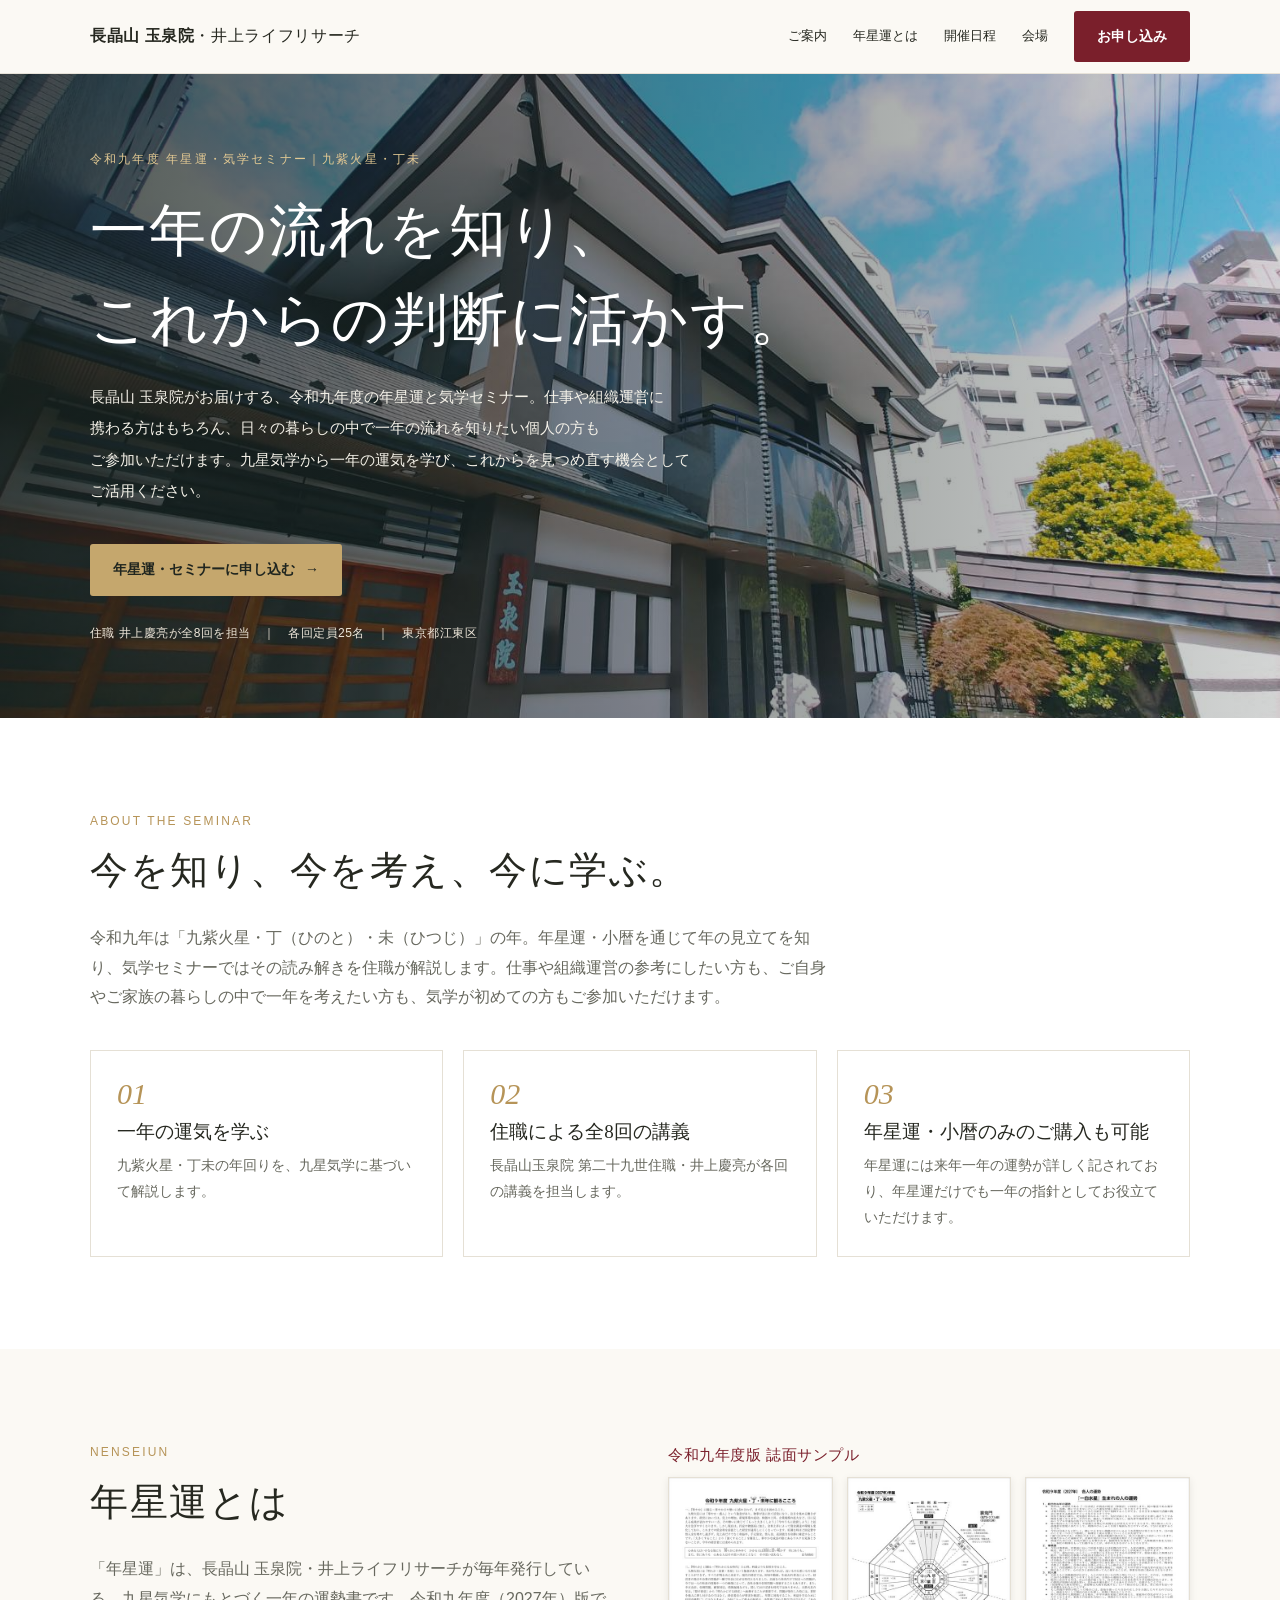
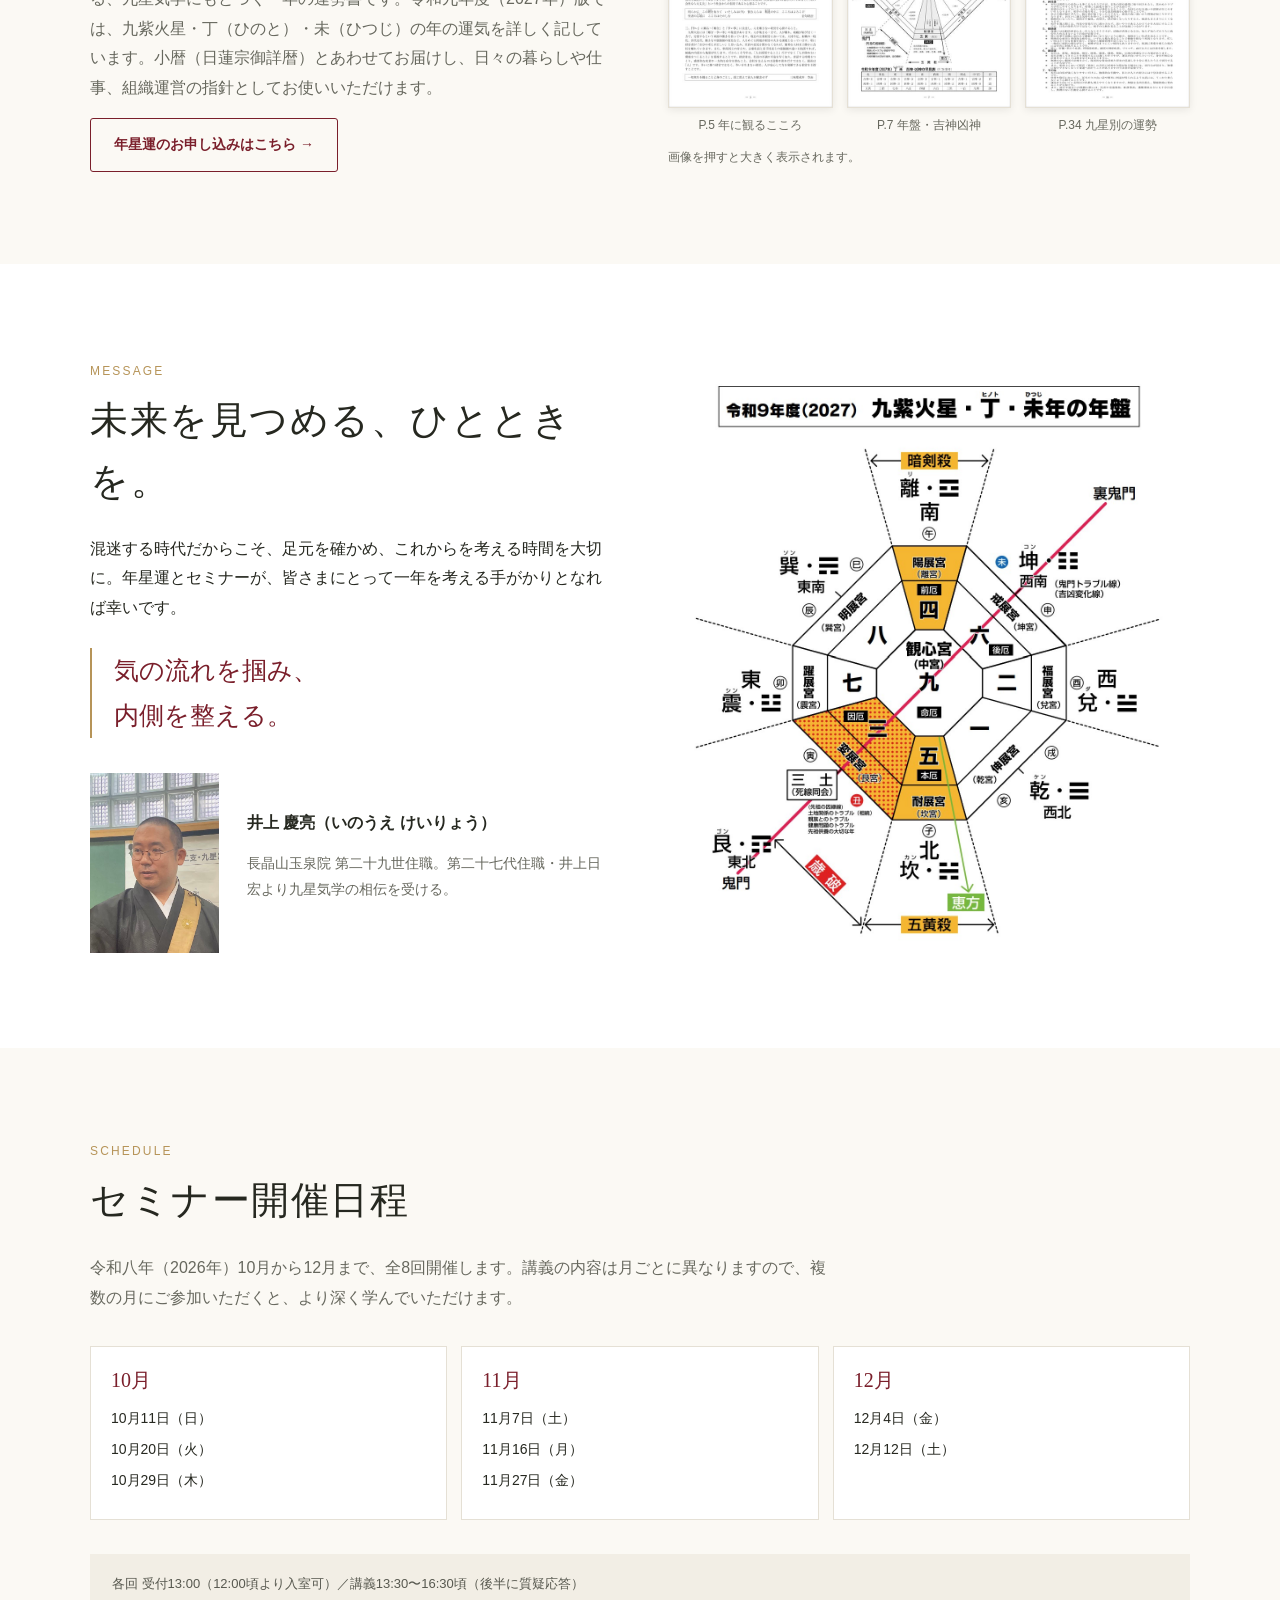
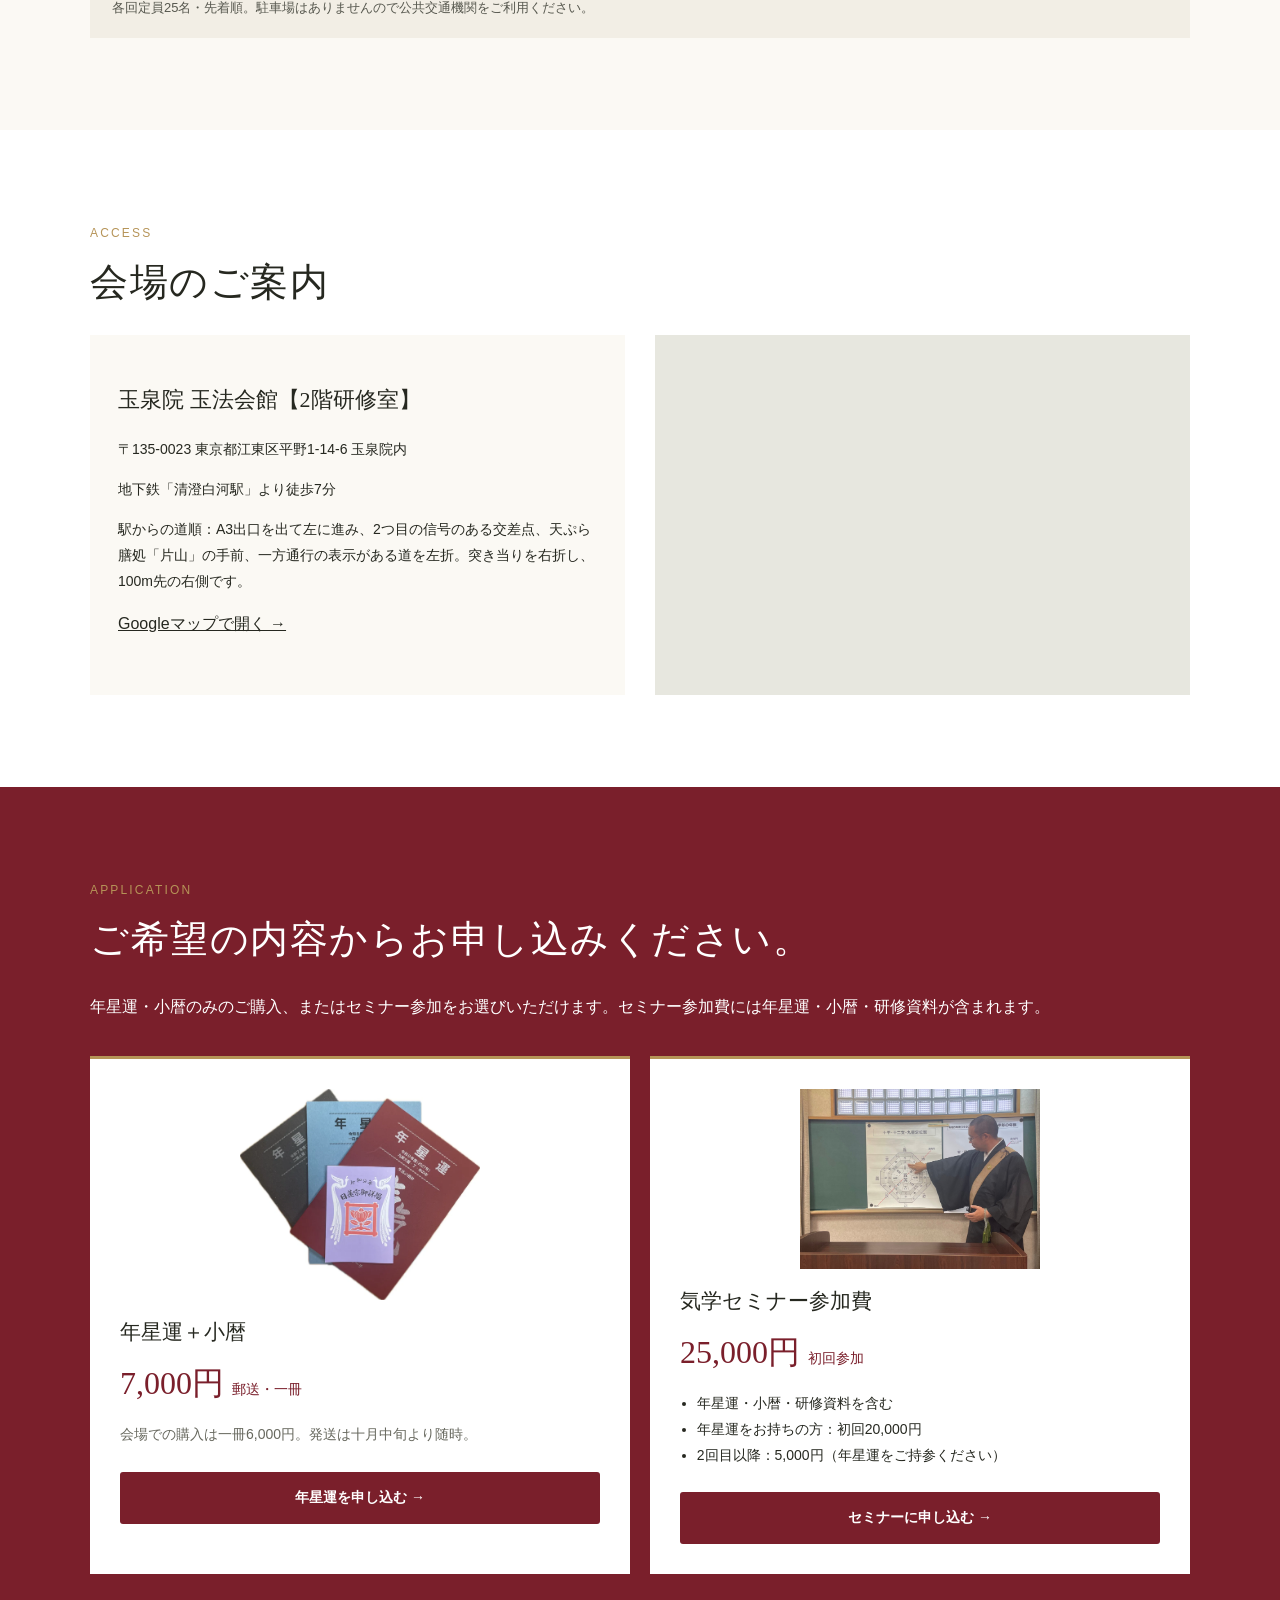
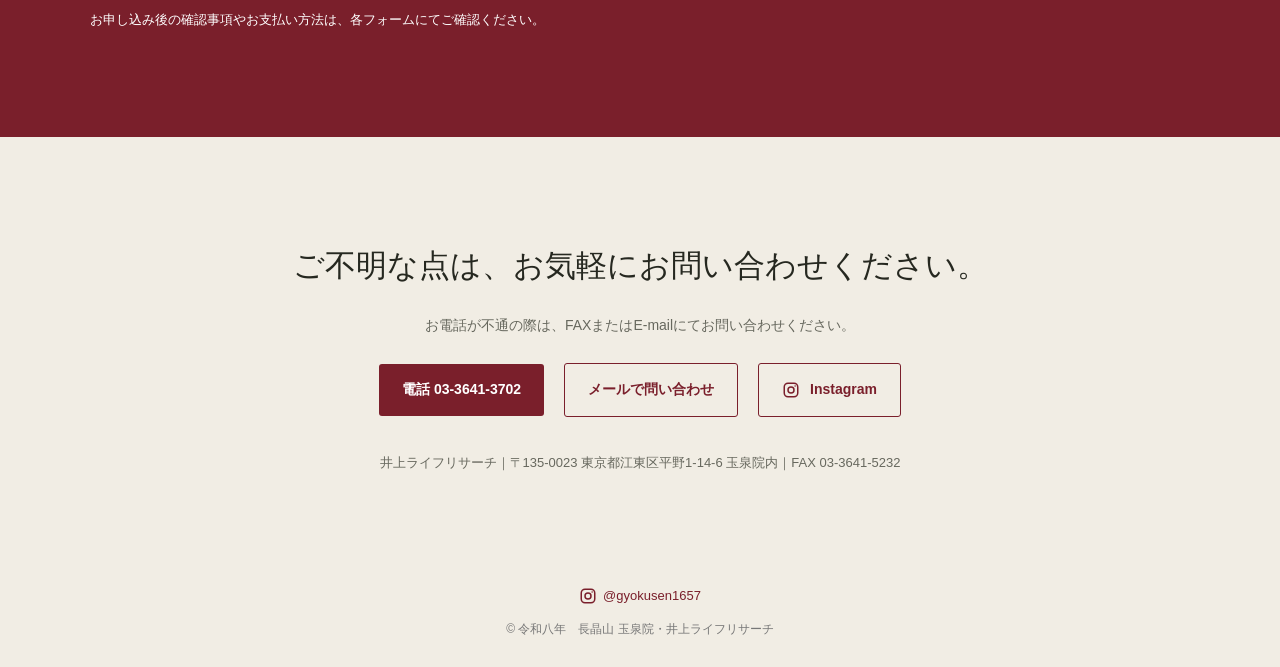
==== commit 564c10ed: "「年星運とは」に令和九年度版の誌面サンプル（P.5・P.7・P.34）を追加 Co-Authored-By: Claude Opus 5.5 <noreply@anthropic.com>" ====
--- a/index.html
+++ b/index.html
@@ -52,8 +52,8 @@
 ]
 </script>
 <style>
-:root{--ink:#262820;--muted:#67685e;--paper:#fbf9f4;--white:#fff;--red:#7a1f2b;--gold:#b69458;--line:#e5e0d5;--serif:"Noto Serif JP","Yu Mincho",serif;--sans:"Noto Sans JP","Yu Gothic",sans-serif}*{box-sizing:border-box}html{scroll-behavior:smooth}body{margin:0;background:var(--paper);color:var(--ink);font-family:var(--sans);line-height:1.85}a{color:inherit}.wrap{width:min(1100px,calc(100% - 40px));margin:auto}.topbar{height:74px;background:#fbf9f4ed;display:flex;align-items:center;position:sticky;top:0;z-index:10;border-bottom:1px solid #e7e2d8}.nav{display:flex;align-items:center;justify-content:space-between;gap:24px}.brand{font:600 16px var(--serif);text-decoration:none;letter-spacing:.04em;white-space:nowrap}.brand-sub{font-weight:500}.navlinks{display:flex;align-items:center;gap:26px;font-size:13px}.navlinks a{text-decoration:none}.btn{display:inline-flex;align-items:center;justify-content:center;gap:10px;background:var(--red);color:#fff!important;text-decoration:none;padding:13px 23px;border-radius:3px;font-weight:600;font-size:14px;transition:.2s}.btn:hover{background:#5c1720;transform:translateY(-1px)}.btn.outline{background:transparent;color:var(--red)!important;border:1px solid var(--red)}.hero{min-height:610px;background:linear-gradient(90deg,rgba(21,31,27,.76),rgba(21,31,27,.18)),url('assets/gyokusenin-front.jpg') center 48%/cover;display:flex;align-items:center;color:#fff}.hero-inner{padding:74px 0}.eyebrow{font-size:12px;letter-spacing:.18em;color:#e3c993}h1.eyebrow{margin:0;font-weight:400;line-height:1.85}.hero .headline{font:500 clamp(30px,5vw,57px)/1.55 var(--serif);letter-spacing:.04em;margin:17px 0;word-break:auto-phrase}.hero .headline span{display:inline-block}.hero p{max-width:610px;word-break:auto-phrase;color:#f5f2e9;font-size:15px;line-height:2.1}.hero .btn{margin-top:22px;background:#c5a76d;color:#1f251f!important}.trustline span{display:inline-block}.trustline{margin-top:26px;font-size:12px;color:#eee7da;letter-spacing:.04em}.section{padding:92px 0}.section.white{background:#fff}.section.green{background:var(--red);color:white}.kicker{color:var(--gold);font-size:12px;letter-spacing:.18em;text-transform:uppercase}.section h2{font:500 clamp(27px,3vw,38px)/1.6 var(--serif);margin:8px 0 22px;letter-spacing:.04em}.lead{font-size:16px;max-width:740px;color:var(--muted)}.grid{display:grid;grid-template-columns:repeat(3,1fr);gap:20px;margin-top:38px}.card{padding:26px;background:white;border:1px solid var(--line)}.card .num{font:italic 30px var(--serif);color:var(--gold)}.card h3{font:500 19px var(--serif);margin:8px 0}.card p{font-size:14px;color:var(--muted);margin:0}.split{display:grid;grid-template-columns:1fr 1fr;gap:56px;align-items:center}.split img{display:block;width:100%;height:420px;object-fit:cover}.split>img{width:auto;max-width:100%;height:auto;max-height:600px;margin:0 auto}.quote{font:500 25px/1.8 var(--serif);color:var(--red);border-left:2px solid var(--gold);padding-left:22px;margin:25px 0}.dates{display:grid;grid-template-columns:repeat(3,1fr);gap:14px;margin:34px 0}.datebox{border:1px solid var(--line);background:white;padding:20px}.datebox h3{font:500 20px var(--serif);margin:0 0 12px;color:var(--red)}.datebox p{margin:5px 0;font-size:14px}.note{background:#f2eee5;padding:18px 22px;font-size:13px;color:#57584f}.venue{display:grid;grid-template-columns:1fr 1fr;gap:30px}.venue-card{padding:28px;background:var(--paper)}.venue-card h3{font:500 22px var(--serif)}.venue-card p{font-size:14px}.map{min-height:360px;background:#e7e7df;color:#74766d;overflow:hidden}.map iframe{display:block;width:100%;height:100%;min-height:360px;border:0}.pricing{display:grid;grid-template-columns:1fr 1fr;gap:20px;margin:34px 0}.pricecard{background:white;color:var(--ink);padding:30px;border-top:3px solid var(--gold)}.pricecard-img{display:block;width:100%;max-width:240px;height:auto;margin:0 auto 18px}.pricecard-img.crop{aspect-ratio:4/3;object-fit:cover;object-position:center 58%}.pricecard h3{font:500 21px var(--serif);margin:4px 0}.price{font:500 32px var(--serif);color:var(--red);margin:16px 0}.price small{font:14px var(--sans)}.pricecard p{font-size:14px;color:var(--muted)}.pricecard .btn{width:100%;margin-top:10px}.pricecard ul{padding-left:1.2em;font-size:14px}.subprice{border-top:1px solid var(--line);padding-top:12px;margin-top:15px}.teacher{display:flex;gap:28px;align-items:center;margin-top:35px}.teacher img{width:150px;height:180px;object-fit:cover}.teacher p{font-size:14px;color:var(--muted)}.ctaend{text-align:center;padding:82px 20px;background:#f1ede4}.ctaend h2{font:500 31px var(--serif)}.ctaend p{color:var(--muted);font-size:14px}.ctaend .btn{margin:10px;vertical-align:middle}.contact{font-size:13px;color:var(--muted);margin-top:24px}footer{padding:27px 0;text-align:center;font-size:12px;color:#777;background:#f1ede4}.footer-ig{display:inline-flex;align-items:center;gap:6px;margin-bottom:10px;color:var(--red);text-decoration:none;font-size:13px}.footer-ig:hover{text-decoration:underline}.ig{flex:none}.sticky-cta{display:none}
-@media(max-width:760px){.wrap{width:min(100% - 32px,600px)}.topbar{height:60px}.brand{font-size:13px}.navlinks{gap:12px}.navlinks>a:not(.btn){display:none}.navlinks .btn{padding:9px 12px;font-size:12px}.hero{min-height:650px;background-position:58% center}.hero-inner{padding:65px 0 105px}.hero p{font-size:14px}.section{padding:68px 0}.grid,.dates,.pricing,.split,.venue{grid-template-columns:1fr}.grid{gap:12px}.split{gap:26px}.split img{height:300px}.split>img{height:auto}.datebox{padding:16px 20px}.teacher{align-items:flex-start}.teacher img{width:110px;height:140px}.sticky-cta{display:flex;position:fixed;bottom:0;left:0;right:0;z-index:11;padding:10px 16px;background:#fbf9f4ed;border-top:1px solid var(--line)}.sticky-cta .btn{width:100%}.ctaend{padding:65px 16px 90px}}
+:root{--ink:#262820;--muted:#67685e;--paper:#fbf9f4;--white:#fff;--red:#7a1f2b;--gold:#b69458;--line:#e5e0d5;--serif:"Noto Serif JP","Yu Mincho",serif;--sans:"Noto Sans JP","Yu Gothic",sans-serif}*{box-sizing:border-box}html{scroll-behavior:smooth}body{margin:0;background:var(--paper);color:var(--ink);font-family:var(--sans);line-height:1.85}a{color:inherit}.wrap{width:min(1100px,calc(100% - 40px));margin:auto}.topbar{height:74px;background:#fbf9f4ed;display:flex;align-items:center;position:sticky;top:0;z-index:10;border-bottom:1px solid #e7e2d8}.nav{display:flex;align-items:center;justify-content:space-between;gap:24px}.brand{font:600 16px var(--serif);text-decoration:none;letter-spacing:.04em;white-space:nowrap}.brand-sub{font-weight:500}.navlinks{display:flex;align-items:center;gap:26px;font-size:13px}.navlinks a{text-decoration:none}.btn{display:inline-flex;align-items:center;justify-content:center;gap:10px;background:var(--red);color:#fff!important;text-decoration:none;padding:13px 23px;border-radius:3px;font-weight:600;font-size:14px;transition:.2s}.btn:hover{background:#5c1720;transform:translateY(-1px)}.btn.outline{background:transparent;color:var(--red)!important;border:1px solid var(--red)}.hero{min-height:610px;background:linear-gradient(90deg,rgba(21,31,27,.76),rgba(21,31,27,.18)),url('assets/gyokusenin-front.jpg') center 48%/cover;display:flex;align-items:center;color:#fff}.hero-inner{padding:74px 0}.eyebrow{font-size:12px;letter-spacing:.18em;color:#e3c993}h1.eyebrow{margin:0;font-weight:400;line-height:1.85}.hero .headline{font:500 clamp(30px,5vw,57px)/1.55 var(--serif);letter-spacing:.04em;margin:17px 0;word-break:auto-phrase}.hero .headline span{display:inline-block}.hero p{max-width:610px;word-break:auto-phrase;color:#f5f2e9;font-size:15px;line-height:2.1}.hero .btn{margin-top:22px;background:#c5a76d;color:#1f251f!important}.trustline span{display:inline-block}.trustline{margin-top:26px;font-size:12px;color:#eee7da;letter-spacing:.04em}.section{padding:92px 0}.section.white{background:#fff}.section.green{background:var(--red);color:white}.kicker{color:var(--gold);font-size:12px;letter-spacing:.18em;text-transform:uppercase}.section h2{font:500 clamp(27px,3vw,38px)/1.6 var(--serif);margin:8px 0 22px;letter-spacing:.04em}.lead{font-size:16px;max-width:740px;color:var(--muted)}.grid{display:grid;grid-template-columns:repeat(3,1fr);gap:20px;margin-top:38px}.card{padding:26px;background:white;border:1px solid var(--line)}.card .num{font:italic 30px var(--serif);color:var(--gold)}.card h3{font:500 19px var(--serif);margin:8px 0}.card p{font-size:14px;color:var(--muted);margin:0}.split{display:grid;grid-template-columns:1fr 1fr;gap:56px;align-items:center}.split img{display:block;width:100%;height:420px;object-fit:cover}.split>img{width:auto;max-width:100%;height:auto;max-height:600px;margin:0 auto}.quote{font:500 25px/1.8 var(--serif);color:var(--red);border-left:2px solid var(--gold);padding-left:22px;margin:25px 0}.dates{display:grid;grid-template-columns:repeat(3,1fr);gap:14px;margin:34px 0}.datebox{border:1px solid var(--line);background:white;padding:20px}.datebox h3{font:500 20px var(--serif);margin:0 0 12px;color:var(--red)}.datebox p{margin:5px 0;font-size:14px}.note{background:#f2eee5;padding:18px 22px;font-size:13px;color:#57584f}.venue{display:grid;grid-template-columns:1fr 1fr;gap:30px}.venue-card{padding:28px;background:var(--paper)}.venue-card h3{font:500 22px var(--serif)}.venue-card p{font-size:14px}.map{min-height:360px;background:#e7e7df;color:#74766d;overflow:hidden}.map iframe{display:block;width:100%;height:100%;min-height:360px;border:0}.pricing{display:grid;grid-template-columns:1fr 1fr;gap:20px;margin:34px 0}.pricecard{background:white;color:var(--ink);padding:30px;border-top:3px solid var(--gold)}.pricecard-img{display:block;width:100%;max-width:240px;height:auto;margin:0 auto 18px}.pricecard-img.crop{aspect-ratio:4/3;object-fit:cover;object-position:center 58%}.pricecard h3{font:500 21px var(--serif);margin:4px 0}.price{font:500 32px var(--serif);color:var(--red);margin:16px 0}.price small{font:14px var(--sans)}.pricecard p{font-size:14px;color:var(--muted)}.pricecard .btn{width:100%;margin-top:10px}.pricecard ul{padding-left:1.2em;font-size:14px}.subprice{border-top:1px solid var(--line);padding-top:12px;margin-top:15px}.teacher{display:flex;gap:28px;align-items:center;margin-top:35px}.teacher img{width:150px;height:180px;object-fit:cover}.teacher p{font-size:14px;color:var(--muted)}.ctaend{text-align:center;padding:82px 20px;background:#f1ede4}.ctaend h2{font:500 31px var(--serif)}.ctaend p{color:var(--muted);font-size:14px}.ctaend .btn{margin:10px;vertical-align:middle}.contact{font-size:13px;color:var(--muted);margin-top:24px}footer{padding:27px 0;text-align:center;font-size:12px;color:#777;background:#f1ede4}.footer-ig{display:inline-flex;align-items:center;gap:6px;margin-bottom:10px;color:var(--red);text-decoration:none;font-size:13px}.footer-ig:hover{text-decoration:underline}.ig{flex:none}.nen-split{display:grid;grid-template-columns:minmax(0,1fr) minmax(0,1fr);gap:56px;align-items:center}.samples-title{font:500 15px var(--serif);color:var(--red);margin-bottom:12px;letter-spacing:.04em}.samples-grid{display:grid;grid-template-columns:repeat(3,minmax(0,1fr));gap:14px}.sample{display:block;text-decoration:none;color:var(--muted);font-size:12px;line-height:1.5;text-align:center}.sample img{display:block;width:100%;height:auto;background:#fff;border:1px solid var(--line);box-shadow:0 2px 8px rgba(0,0,0,.08);margin-bottom:8px;transition:transform .2s}.sample:hover img{transform:translateY(-3px)}.samples-note{font-size:12px;color:var(--muted);margin:12px 0 0}.sticky-cta{display:none}
+@media(max-width:760px){.wrap{width:min(100% - 32px,600px)}.topbar{height:60px}.brand{font-size:13px}.navlinks{gap:12px}.navlinks>a:not(.btn){display:none}.navlinks .btn{padding:9px 12px;font-size:12px}.hero{min-height:650px;background-position:58% center}.hero-inner{padding:65px 0 105px}.hero p{font-size:14px}.section{padding:68px 0}.grid,.dates,.pricing,.split,.venue,.nen-split{grid-template-columns:1fr}.nen-split{gap:30px}.samples-grid{gap:10px}.grid{gap:12px}.split{gap:26px}.split img{height:300px}.split>img{height:auto}.datebox{padding:16px 20px}.teacher{align-items:flex-start}.teacher img{width:110px;height:140px}.sticky-cta{display:flex;position:fixed;bottom:0;left:0;right:0;z-index:11;padding:10px 16px;background:#fbf9f4ed;border-top:1px solid var(--line)}.sticky-cta .btn{width:100%}.ctaend{padding:65px 16px 90px}}
 </style>
 </head>
 <body>
@@ -61,7 +61,7 @@
 <main id="top">
 <section class="hero"><div class="wrap hero-inner"><h1 class="eyebrow">令和九年度 年星運・気学セミナー｜九紫火星・丁未</h1><div class="headline"><span>一年の流れを知り、</span><br><span>これからの判断に活かす。</span></div><p>長晶山 玉泉院がお届けする、令和九年度の年星運と気学セミナー。仕事や組織運営に携わる方はもちろん、日々の暮らしの中で一年の流れを知りたい個人の方もご参加いただけます。九星気学から一年の運気を学び、これからを見つめ直す機会としてご活用ください。</p><a class="btn" href="#apply">年星運・セミナーに申し込む <span>→</span></a><div class="trustline"><span>住職 井上慶亮が全8回を担当</span>　｜　<span>各回定員25名</span>　｜　<span>東京都江東区</span></div></div></section>
 <section class="section white" id="about"><div class="wrap"><div class="kicker">About the seminar</div><h2>今を知り、今を考え、今に学ぶ。</h2><p class="lead">令和九年は「九紫火星・丁（ひのと）・未（ひつじ）」の年。年星運・小暦を通じて年の見立てを知り、気学セミナーではその読み解きを住職が解説します。仕事や組織運営の参考にしたい方も、ご自身やご家族の暮らしの中で一年を考えたい方も、気学が初めての方もご参加いただけます。</p><div class="grid"><article class="card"><div class="num">01</div><h3>一年の運気を学ぶ</h3><p>九紫火星・丁未の年回りを、九星気学に基づいて解説します。</p></article><article class="card"><div class="num">02</div><h3>住職による全8回の講義</h3><p>長晶山玉泉院 第二十九世住職・井上慶亮が各回の講義を担当します。</p></article><article class="card"><div class="num">03</div><h3>年星運・小暦のみのご購入も可能</h3><p>年星運には来年一年の運勢が詳しく記されており、年星運だけでも一年の指針としてお役立ていただけます。</p></article></div></div></section>
-<section class="section" id="nenseiun"><div class="wrap"><div class="kicker">Nenseiun</div><h2>年星運とは</h2><p class="lead">「年星運」は、長晶山 玉泉院・井上ライフリサーチが毎年発行している、九星気学にもとづく一年の運勢書です。令和九年度（2027年）版では、九紫火星・丁（ひのと）・未（ひつじ）の年の運気を詳しく記しています。小暦（日蓮宗御詳暦）とあわせてお届けし、日々の暮らしや仕事、組織運営の指針としてお使いいただけます。</p><a class="btn outline" href="#apply">年星運のお申し込みはこちら →</a></div></section>
+<section class="section" id="nenseiun"><div class="wrap nen-split"><div><div class="kicker">Nenseiun</div><h2>年星運とは</h2><p class="lead">「年星運」は、長晶山 玉泉院・井上ライフリサーチが毎年発行している、九星気学にもとづく一年の運勢書です。令和九年度（2027年）版では、九紫火星・丁（ひのと）・未（ひつじ）の年の運気を詳しく記しています。小暦（日蓮宗御詳暦）とあわせてお届けし、日々の暮らしや仕事、組織運営の指針としてお使いいただけます。</p><a class="btn outline" href="#apply">年星運のお申し込みはこちら →</a></div><div class="samples"><div class="samples-title">令和九年度版 誌面サンプル</div><div class="samples-grid"><a class="sample" href="assets/sample-p5.jpg" target="_blank" rel="noopener"><img src="assets/sample-p5-thumb.jpg" width="400" height="564" alt="年星運 令和九年度版 5ページ「九紫火星・丁・未年に観るこころ」" loading="lazy"><span>P.5 年に観るこころ</span></a><a class="sample" href="assets/sample-p7.jpg" target="_blank" rel="noopener"><img src="assets/sample-p7-thumb.jpg" width="400" height="564" alt="年星運 令和九年度版 7ページ「年盤と吉神・凶神の早見表」" loading="lazy"><span>P.7 年盤・吉神凶神</span></a><a class="sample" href="assets/sample-p34.jpg" target="_blank" rel="noopener"><img src="assets/sample-p34-thumb.jpg" width="400" height="564" alt="年星運 令和九年度版 34ページ「一白水星生まれの人の運勢」" loading="lazy"><span>P.34 九星別の運勢</span></a></div><p class="samples-note">画像を押すと大きく表示されます。</p></div></div></section>
 <section class="section white"><div class="wrap split"><div><div class="kicker">Message</div><h2>未来を見つめる、ひとときを。</h2><p>混迷する時代だからこそ、足元を確かめ、これからを考える時間を大切に。年星運とセミナーが、皆さまにとって一年を考える手がかりとなれば幸いです。</p><div class="quote">気の流れを掴み、<br>内側を整える。</div><div class="teacher"><img src="assets/jushoku.jpg" alt="住職 井上慶亮"><div><strong>井上 慶亮（いのうえ けいりょう）</strong><p>長晶山玉泉院 第二十九世住職。第二十七代住職・井上日宏より九星気学の相伝を受ける。</p></div></div></div><img src="assets/nenban2027.jpg" alt="令和九年度の年盤"></div></section>
 <section class="section" id="schedule"><div class="wrap"><div class="kicker">Schedule</div><h2>セミナー開催日程</h2><p class="lead">令和八年（2026年）10月から12月まで、全8回開催します。講義の内容は月ごとに異なりますので、複数の月にご参加いただくと、より深く学んでいただけます。</p><div class="dates"><div class="datebox"><h3>10月</h3><p>10月11日（日）</p><p>10月20日（火）</p><p>10月29日（木）</p></div><div class="datebox"><h3>11月</h3><p>11月7日（土）</p><p>11月16日（月）</p><p>11月27日（金）</p></div><div class="datebox"><h3>12月</h3><p>12月4日（金）</p><p>12月12日（土）</p></div></div><div class="note">各回 受付13:00（12:00頃より入室可）／講義13:30〜16:30頃（後半に質疑応答）<br>各回定員25名・先着順。駐車場はありませんので公共交通機関をご利用ください。</div></div></section>
 <section class="section white" id="access"><div class="wrap"><div class="kicker">Access</div><h2>会場のご案内</h2><div class="venue"><div class="venue-card"><h3>玉泉院 玉法会館【2階研修室】</h3><p>〒135-0023 東京都江東区平野1-14-6 玉泉院内</p><p>地下鉄「清澄白河駅」より徒歩7分</p><p>駅からの道順：A3出口を出て左に進み、2つ目の信号のある交差点、天ぷら膳処「片山」の手前、一方通行の表示がある道を左折。突き当りを右折し、100m先の右側です。</p><a href="https://www.google.com/maps/search/?api=1&query=%E6%9D%B1%E4%BA%AC%E9%83%BD%E6%B1%9F%E6%9D%B1%E5%8C%BA%E5%B9%B3%E9%87%8E1-14-6%20%E7%8E%89%E6%B3%89%E9%99%A2" target="_blank" rel="noopener">Googleマップで開く →</a></div><div class="map"><iframe title="長晶山 玉泉院のGoogleマップ" src="https://maps.google.com/maps?q=%E9%95%B7%E6%99%B6%E5%B1%B1%20%E7%8E%89%E6%B3%89%E9%99%A2%20%E6%9D%B1%E4%BA%AC%E9%83%BD%E6%B1%9F%E6%9D%B1%E5%8C%BA%E5%B9%B3%E9%87%8E1-14-6&t=&z=16&ie=UTF8&iwloc=&output=embed" loading="lazy" referrerpolicy="no-referrer-when-downgrade" allowfullscreen></iframe></div></div></div></section>
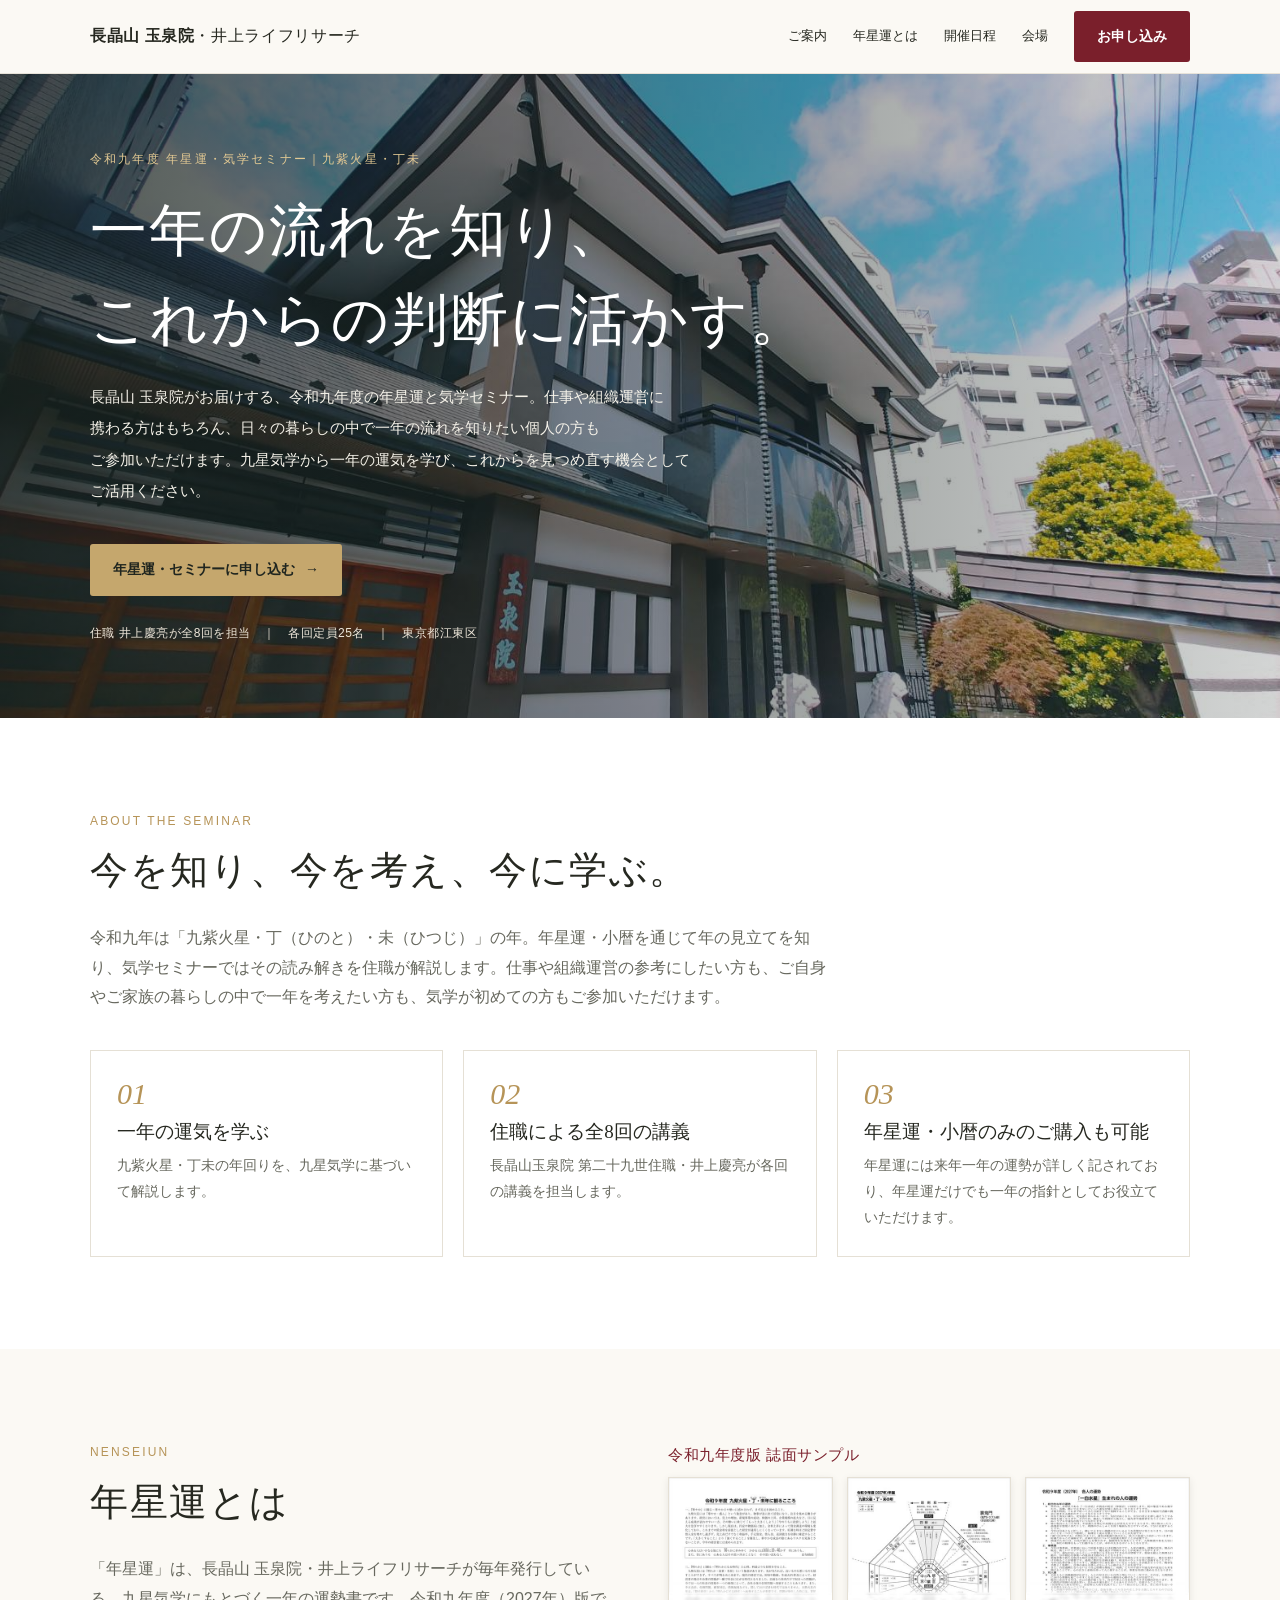
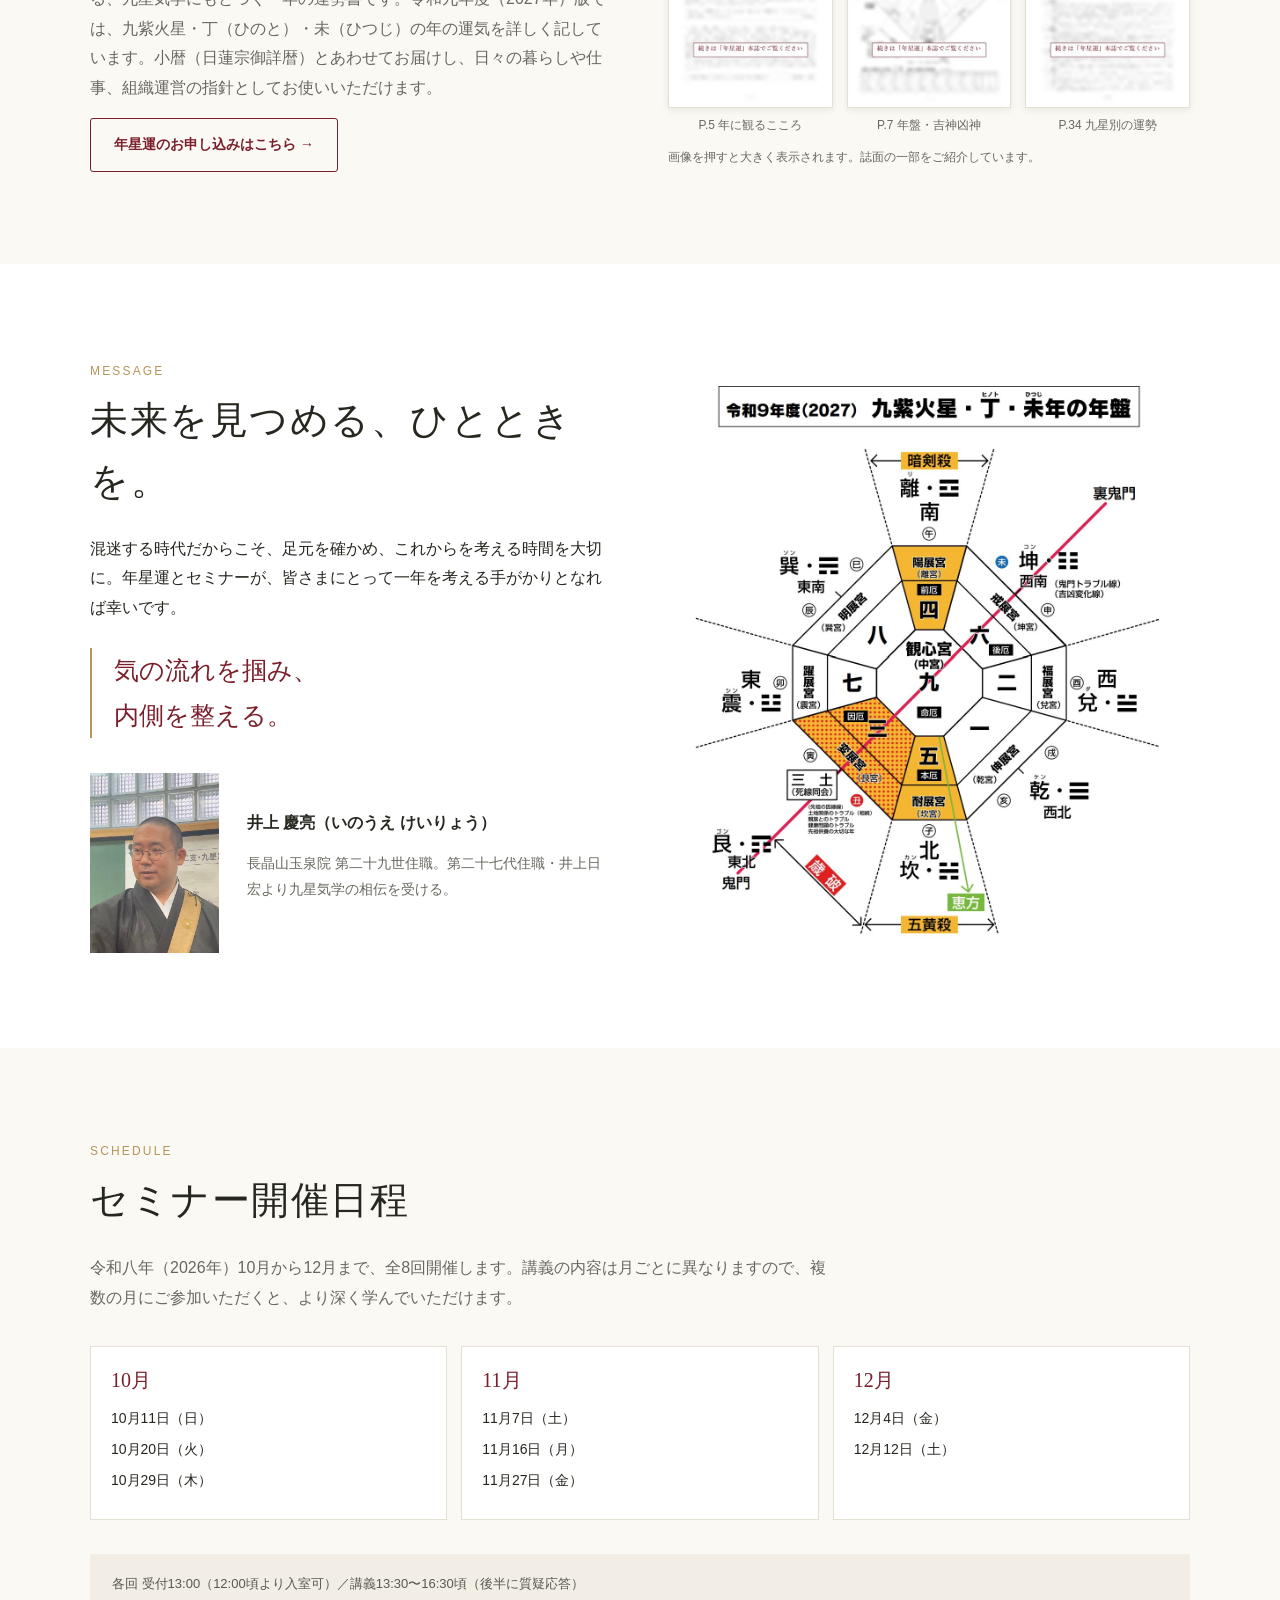
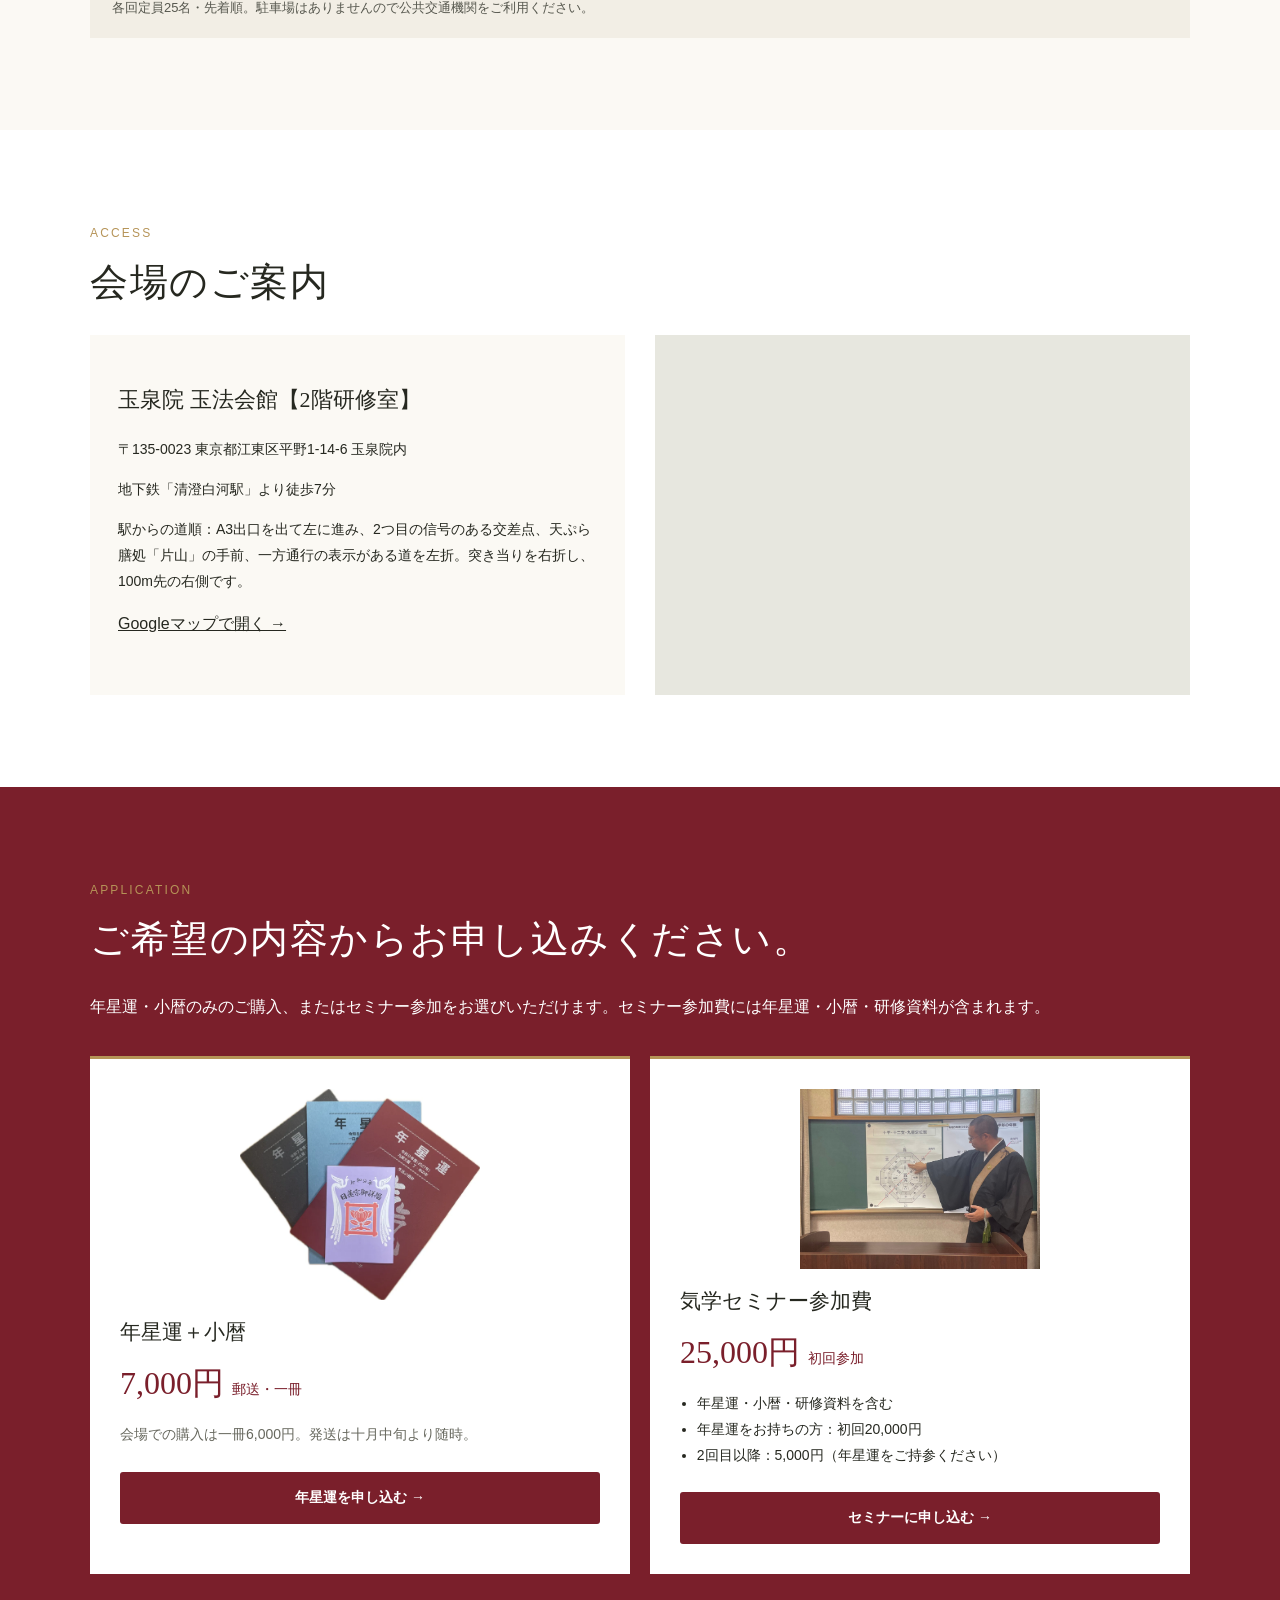
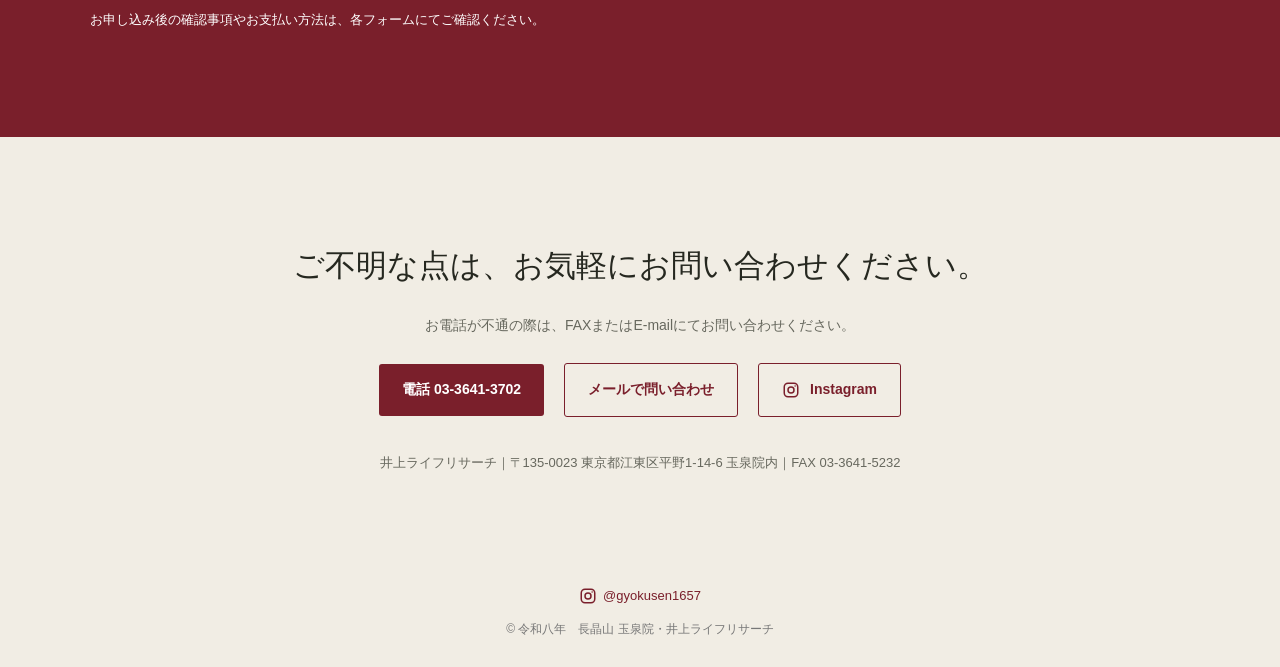
==== commit 6132d611: "誌面サンプルのページ下半分をぼかした画像に差し替え Co-Authored-By: Claude Opus 5.5 <noreply@anthropic.com>" ====
--- a/index.html
+++ b/index.html
@@ -61,7 +61,7 @@
 <main id="top">
 <section class="hero"><div class="wrap hero-inner"><h1 class="eyebrow">令和九年度 年星運・気学セミナー｜九紫火星・丁未</h1><div class="headline"><span>一年の流れを知り、</span><br><span>これからの判断に活かす。</span></div><p>長晶山 玉泉院がお届けする、令和九年度の年星運と気学セミナー。仕事や組織運営に携わる方はもちろん、日々の暮らしの中で一年の流れを知りたい個人の方もご参加いただけます。九星気学から一年の運気を学び、これからを見つめ直す機会としてご活用ください。</p><a class="btn" href="#apply">年星運・セミナーに申し込む <span>→</span></a><div class="trustline"><span>住職 井上慶亮が全8回を担当</span>　｜　<span>各回定員25名</span>　｜　<span>東京都江東区</span></div></div></section>
 <section class="section white" id="about"><div class="wrap"><div class="kicker">About the seminar</div><h2>今を知り、今を考え、今に学ぶ。</h2><p class="lead">令和九年は「九紫火星・丁（ひのと）・未（ひつじ）」の年。年星運・小暦を通じて年の見立てを知り、気学セミナーではその読み解きを住職が解説します。仕事や組織運営の参考にしたい方も、ご自身やご家族の暮らしの中で一年を考えたい方も、気学が初めての方もご参加いただけます。</p><div class="grid"><article class="card"><div class="num">01</div><h3>一年の運気を学ぶ</h3><p>九紫火星・丁未の年回りを、九星気学に基づいて解説します。</p></article><article class="card"><div class="num">02</div><h3>住職による全8回の講義</h3><p>長晶山玉泉院 第二十九世住職・井上慶亮が各回の講義を担当します。</p></article><article class="card"><div class="num">03</div><h3>年星運・小暦のみのご購入も可能</h3><p>年星運には来年一年の運勢が詳しく記されており、年星運だけでも一年の指針としてお役立ていただけます。</p></article></div></div></section>
-<section class="section" id="nenseiun"><div class="wrap nen-split"><div><div class="kicker">Nenseiun</div><h2>年星運とは</h2><p class="lead">「年星運」は、長晶山 玉泉院・井上ライフリサーチが毎年発行している、九星気学にもとづく一年の運勢書です。令和九年度（2027年）版では、九紫火星・丁（ひのと）・未（ひつじ）の年の運気を詳しく記しています。小暦（日蓮宗御詳暦）とあわせてお届けし、日々の暮らしや仕事、組織運営の指針としてお使いいただけます。</p><a class="btn outline" href="#apply">年星運のお申し込みはこちら →</a></div><div class="samples"><div class="samples-title">令和九年度版 誌面サンプル</div><div class="samples-grid"><a class="sample" href="assets/sample-p5.jpg" target="_blank" rel="noopener"><img src="assets/sample-p5-thumb.jpg" width="400" height="564" alt="年星運 令和九年度版 5ページ「九紫火星・丁・未年に観るこころ」" loading="lazy"><span>P.5 年に観るこころ</span></a><a class="sample" href="assets/sample-p7.jpg" target="_blank" rel="noopener"><img src="assets/sample-p7-thumb.jpg" width="400" height="564" alt="年星運 令和九年度版 7ページ「年盤と吉神・凶神の早見表」" loading="lazy"><span>P.7 年盤・吉神凶神</span></a><a class="sample" href="assets/sample-p34.jpg" target="_blank" rel="noopener"><img src="assets/sample-p34-thumb.jpg" width="400" height="564" alt="年星運 令和九年度版 34ページ「一白水星生まれの人の運勢」" loading="lazy"><span>P.34 九星別の運勢</span></a></div><p class="samples-note">画像を押すと大きく表示されます。</p></div></div></section>
+<section class="section" id="nenseiun"><div class="wrap nen-split"><div><div class="kicker">Nenseiun</div><h2>年星運とは</h2><p class="lead">「年星運」は、長晶山 玉泉院・井上ライフリサーチが毎年発行している、九星気学にもとづく一年の運勢書です。令和九年度（2027年）版では、九紫火星・丁（ひのと）・未（ひつじ）の年の運気を詳しく記しています。小暦（日蓮宗御詳暦）とあわせてお届けし、日々の暮らしや仕事、組織運営の指針としてお使いいただけます。</p><a class="btn outline" href="#apply">年星運のお申し込みはこちら →</a></div><div class="samples"><div class="samples-title">令和九年度版 誌面サンプル</div><div class="samples-grid"><a class="sample" href="assets/sample-p5-v2.jpg" target="_blank" rel="noopener"><img src="assets/sample-p5-v2-thumb.jpg" width="400" height="564" alt="年星運 令和九年度版 5ページ「九紫火星・丁・未年に観るこころ」" loading="lazy"><span>P.5 年に観るこころ</span></a><a class="sample" href="assets/sample-p7-v2.jpg" target="_blank" rel="noopener"><img src="assets/sample-p7-v2-thumb.jpg" width="400" height="564" alt="年星運 令和九年度版 7ページ「年盤と吉神・凶神の早見表」" loading="lazy"><span>P.7 年盤・吉神凶神</span></a><a class="sample" href="assets/sample-p34-v2.jpg" target="_blank" rel="noopener"><img src="assets/sample-p34-v2-thumb.jpg" width="400" height="564" alt="年星運 令和九年度版 34ページ「一白水星生まれの人の運勢」" loading="lazy"><span>P.34 九星別の運勢</span></a></div><p class="samples-note">画像を押すと大きく表示されます。誌面の一部をご紹介しています。</p></div></div></section>
 <section class="section white"><div class="wrap split"><div><div class="kicker">Message</div><h2>未来を見つめる、ひとときを。</h2><p>混迷する時代だからこそ、足元を確かめ、これからを考える時間を大切に。年星運とセミナーが、皆さまにとって一年を考える手がかりとなれば幸いです。</p><div class="quote">気の流れを掴み、<br>内側を整える。</div><div class="teacher"><img src="assets/jushoku.jpg" alt="住職 井上慶亮"><div><strong>井上 慶亮（いのうえ けいりょう）</strong><p>長晶山玉泉院 第二十九世住職。第二十七代住職・井上日宏より九星気学の相伝を受ける。</p></div></div></div><img src="assets/nenban2027.jpg" alt="令和九年度の年盤"></div></section>
 <section class="section" id="schedule"><div class="wrap"><div class="kicker">Schedule</div><h2>セミナー開催日程</h2><p class="lead">令和八年（2026年）10月から12月まで、全8回開催します。講義の内容は月ごとに異なりますので、複数の月にご参加いただくと、より深く学んでいただけます。</p><div class="dates"><div class="datebox"><h3>10月</h3><p>10月11日（日）</p><p>10月20日（火）</p><p>10月29日（木）</p></div><div class="datebox"><h3>11月</h3><p>11月7日（土）</p><p>11月16日（月）</p><p>11月27日（金）</p></div><div class="datebox"><h3>12月</h3><p>12月4日（金）</p><p>12月12日（土）</p></div></div><div class="note">各回 受付13:00（12:00頃より入室可）／講義13:30〜16:30頃（後半に質疑応答）<br>各回定員25名・先着順。駐車場はありませんので公共交通機関をご利用ください。</div></div></section>
 <section class="section white" id="access"><div class="wrap"><div class="kicker">Access</div><h2>会場のご案内</h2><div class="venue"><div class="venue-card"><h3>玉泉院 玉法会館【2階研修室】</h3><p>〒135-0023 東京都江東区平野1-14-6 玉泉院内</p><p>地下鉄「清澄白河駅」より徒歩7分</p><p>駅からの道順：A3出口を出て左に進み、2つ目の信号のある交差点、天ぷら膳処「片山」の手前、一方通行の表示がある道を左折。突き当りを右折し、100m先の右側です。</p><a href="https://www.google.com/maps/search/?api=1&query=%E6%9D%B1%E4%BA%AC%E9%83%BD%E6%B1%9F%E6%9D%B1%E5%8C%BA%E5%B9%B3%E9%87%8E1-14-6%20%E7%8E%89%E6%B3%89%E9%99%A2" target="_blank" rel="noopener">Googleマップで開く →</a></div><div class="map"><iframe title="長晶山 玉泉院のGoogleマップ" src="https://maps.google.com/maps?q=%E9%95%B7%E6%99%B6%E5%B1%B1%20%E7%8E%89%E6%B3%89%E9%99%A2%20%E6%9D%B1%E4%BA%AC%E9%83%BD%E6%B1%9F%E6%9D%B1%E5%8C%BA%E5%B9%B3%E9%87%8E1-14-6&t=&z=16&ie=UTF8&iwloc=&output=embed" loading="lazy" referrerpolicy="no-referrer-when-downgrade" allowfullscreen></iframe></div></div></div></section>
